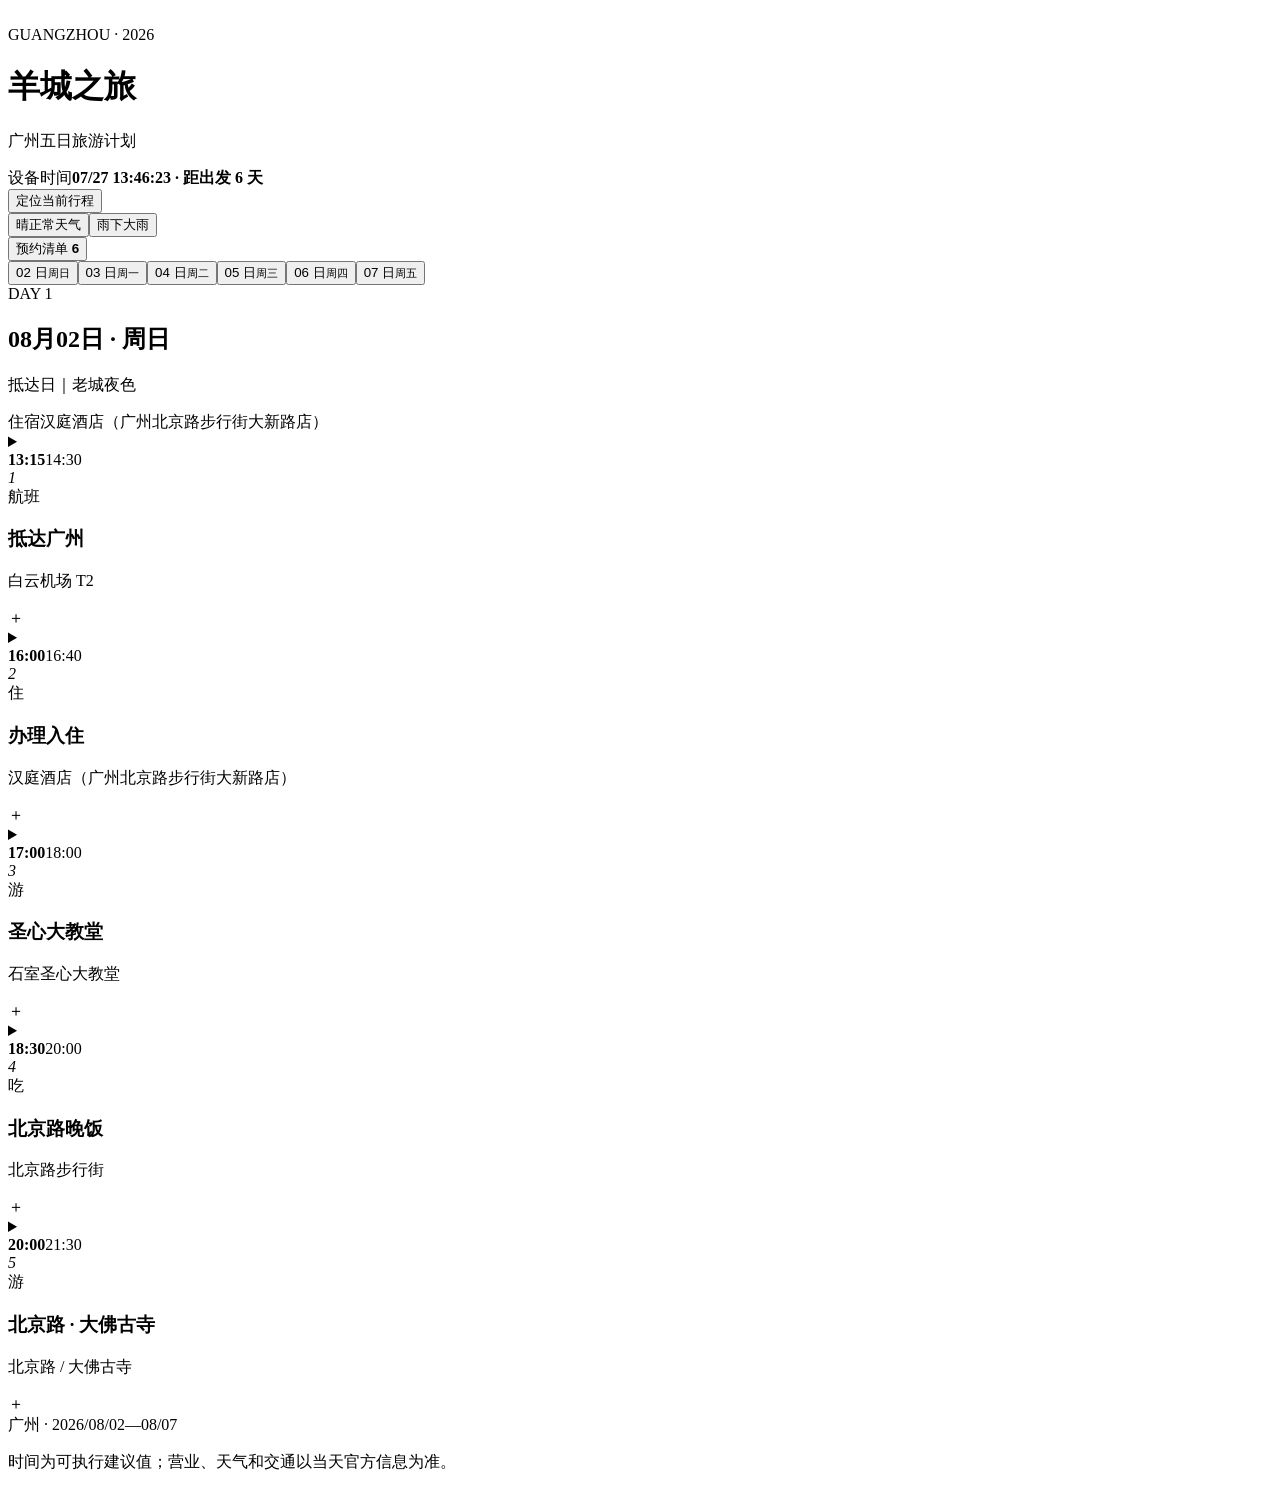
==== docs/index.html @ 3898fd8b "Publish Guangzhou interactive travel guide" ====
<!DOCTYPE html><html lang="zh-CN"><head><meta charSet="utf-8"/><meta name="viewport" content="width=device-width, initial-scale=1"/><link rel="preload" as="image" href="/guangzhou-trip-2026/rain-window-v1.png"/><link rel="preload" as="image" href="/guangzhou-trip-2026/rain-window-loop-v1.gif"/><link rel="stylesheet" href="/guangzhou-trip-2026/assets/index-BauRkM0e.css" data-rsc-css-href="/guangzhou-trip-2026/assets/index-BauRkM0e.css" data-precedence="vite-rsc/importer-resources"/><link rel="preload" href="/guangzhou-trip-2026/styles.css" as="style"/><link rel="modulepreload" href="/guangzhou-trip-2026/assets/layout-segment-context-Bdx6hKzS.js" crossorigin=""/><link rel="modulepreload" href="/guangzhou-trip-2026/assets/rolldown-runtime-S-ySWqyJ.js" crossorigin=""/><link rel="modulepreload" href="/guangzhou-trip-2026/assets/index-DE9-EQdI.js" crossorigin=""/><link rel="modulepreload" href="/guangzhou-trip-2026/assets/framework-DjPHiq1u.js" crossorigin=""/><link rel="modulepreload" href="/guangzhou-trip-2026/assets/page-B0mrvpwe.js" crossorigin=""/><title>羊城之旅｜广州五日旅游计划</title><meta name="description" content="正常天气与大雨天气双方案的广州五日手机互动旅游计划"/><meta property="og:title" content="羊城之旅｜广州五日旅游计划"/><meta property="og:description" content="正常天气与大雨天气双方案的广州五日手机互动旅游计划"/><meta property="og:type" content="website"/><meta property="og:image" content="https://odumbledorearmyo.github.io/guangzhou-trip-2026/og.png"/><meta property="og:image:width" content="1200"/><meta property="og:image:height" content="630"/><meta property="og:image:alt" content="羊城之旅｜广州五日旅游计划"/><meta name="twitter:card" content="summary_large_image"/><meta name="twitter:title" content="羊城之旅｜广州五日旅游计划"/><meta name="twitter:description" content="正常天气与大雨天气双方案的广州五日手机互动旅游计划"/><meta name="twitter:image" content="https://odumbledorearmyo.github.io/guangzhou-trip-2026/og.png"/><link rel="stylesheet" href="/guangzhou-trip-2026/styles.css"/><script>self.__VINEXT_RSC_PARAMS__={}</script><script>self.__VINEXT_RSC_NAV__={"pathname":"/","searchParams":[]}</script><link rel="modulepreload" href="/guangzhou-trip-2026/assets/index-DE9-EQdI.js" />
</head><body><main class="weather-page weather-sun"><div class="weather-scene" aria-hidden="true"><div class="sun-orb"></div><div class="sun-haze sun-haze-one"></div><div class="sun-haze sun-haze-two"></div><img class="rain-still" src="/guangzhou-trip-2026/rain-window-v1.png" alt=""/><img class="rain-animation" src="/guangzhou-trip-2026/rain-window-loop-v1.gif" alt=""/><div class="rain-mist"></div><div class="rain-layer rain-far"></div><div class="rain-layer rain-mid"></div><div class="rain-layer rain-near"></div><div class="rain-layer rain-fast"></div><div class="rain-layer rain-streaks"></div><div class="rain-layer rain-static"></div></div><div class="weather-content"><header class="hero"><div class="hero-glow"></div><div class="eyebrow"><span class="live-dot"></span> GUANGZHOU · 2026</div><h1>羊城之旅</h1><p class="hero-copy">广州五日旅游计划</p><div class="status-card"><div><span class="muted">设备时间</span><strong>07/27 13:46:23 · 距出发 6 天</strong></div><button type="button">定位当前行程</button><div class="progress-track" aria-label="总行程进度 0%"><span style="width:0%"></span></div></div></header><div class="mode-wrap"><nav class="mode-switch" aria-label="天气方案切换"><button class="active" aria-pressed="true"><span>晴</span>正常天气</button><button class="" aria-pressed="false"><span>雨</span>下大雨</button></nav><button class="booking-button" aria-expanded="false">预约清单 <b>6</b></button></div><nav class="day-tabs" aria-label="选择日期"><button class="active"><span>02<!-- --> 日</span><small>周日</small></button><button class=""><span>03<!-- --> 日</span><small>周一</small></button><button class=""><span>04<!-- --> 日</span><small>周二</small></button><button class=""><span>05<!-- --> 日</span><small>周三</small></button><button class=""><span>06<!-- --> 日</span><small>周四</small></button><button class=""><span>07<!-- --> 日</span><small>周五</small></button></nav><section class="itinerary" aria-live="polite"><div><div class="day-heading"><div><span class="section-kicker">DAY <!-- -->1</span><h2>08月02<!-- -->日 · <!-- -->周日</h2><p>抵达日｜老城夜色</p></div></div><div class="hotel-line"><span>住宿</span>汉庭酒店（广州北京路步行街大新路店）</div><div class="timeline"><details class="stop upcoming"><summary><div class="time"><strong>13:15</strong><span>14:30</span></div><div class="rail"><i>1</i></div><div class="stop-main"><div class="stop-topline"><span class="kind flight">航班</span></div><h3>抵达广州</h3><p>白云机场 T2</p></div><span class="chevron">＋</span></summary><div class="stop-detail"><p>取行李后乘地铁或网约车前往酒店；预留约 90 分钟进城。</p><a href="baidumap://map/geocoder?address=%E7%99%BD%E4%BA%91%E6%9C%BA%E5%9C%BA%20T2&amp;src=webapp.guangzhou-guide">在百度地图 App 打开 ↗</a></div></details><details class="stop upcoming"><summary><div class="time"><strong>16:00</strong><span>16:40</span></div><div class="rail"><i>2</i></div><div class="stop-main"><div class="stop-topline"><span class="kind hotel">住</span></div><h3>办理入住</h3><p>汉庭酒店（广州北京路步行街大新路店）</p></div><span class="chevron">＋</span></summary><div class="stop-detail"><p>放行李、补水，轻装出发。</p><a href="baidumap://map/geocoder?address=%E6%B1%89%E5%BA%AD%E9%85%92%E5%BA%97%EF%BC%88%E5%B9%BF%E5%B7%9E%E5%8C%97%E4%BA%AC%E8%B7%AF%E6%AD%A5%E8%A1%8C%E8%A1%97%E5%A4%A7%E6%96%B0%E8%B7%AF%E5%BA%97%EF%BC%89&amp;src=webapp.guangzhou-guide">在百度地图 App 打开 ↗</a></div></details><details class="stop upcoming"><summary><div class="time"><strong>17:00</strong><span>18:00</span></div><div class="rail"><i>3</i></div><div class="stop-main"><div class="stop-topline"><span class="kind visit">游</span></div><h3>圣心大教堂</h3><p>石室圣心大教堂</p></div><span class="chevron">＋</span></summary><div class="stop-detail"><p>看双尖塔与石砌立面；如现场暂停开放，则只看外观后提前去北京路。</p><a href="baidumap://map/geocoder?address=%E7%9F%B3%E5%AE%A4%E5%9C%A3%E5%BF%83%E5%A4%A7%E6%95%99%E5%A0%82&amp;src=webapp.guangzhou-guide">在百度地图 App 打开 ↗</a></div></details><details class="stop upcoming"><summary><div class="time"><strong>18:30</strong><span>20:00</span></div><div class="rail"><i>4</i></div><div class="stop-main"><div class="stop-topline"><span class="kind food">吃</span></div><h3>北京路晚饭</h3><p>北京路步行街</p></div><span class="chevron">＋</span></summary><div class="stop-detail"><p>第一顿以粤菜为主，三人共享更容易多尝几样。</p><div class="chips"><span>备选</span><em>大鸽饭</em><em>九大簋</em></div><a href="baidumap://map/geocoder?address=%E5%8C%97%E4%BA%AC%E8%B7%AF%E6%AD%A5%E8%A1%8C%E8%A1%97&amp;src=webapp.guangzhou-guide">在百度地图 App 打开 ↗</a></div></details><details class="stop upcoming"><summary><div class="time"><strong>20:00</strong><span>21:30</span></div><div class="rail"><i>5</i></div><div class="stop-main"><div class="stop-topline"><span class="kind visit">游</span></div><h3>北京路 · 大佛古寺</h3><p>北京路 / 大佛古寺</p></div><span class="chevron">＋</span></summary><div class="stop-detail"><p>饭后看千年古道遗址与大佛古寺夜景，不赶场。</p><a href="baidumap://map/geocoder?address=%E5%8C%97%E4%BA%AC%E8%B7%AF%20%2F%20%E5%A4%A7%E4%BD%9B%E5%8F%A4%E5%AF%BA&amp;src=webapp.guangzhou-guide">在百度地图 App 打开 ↗</a></div></details></div></div></section><footer><span>广州 · 2026/08/02—08/07</span><p>时间为可执行建议值；营业、天气和交通以当天官方信息为准。</p></footer></div></main><script id="_R_">import("/guangzhou-trip-2026/assets/index-DE9-EQdI.js")</script></body></html><script>self.__VINEXT_RSC_CHUNKS__=self.__VINEXT_RSC_CHUNKS__||[];self.__VINEXT_RSC_CHUNKS__.push("2:I[\"79ef9a017562\",[],\"Children\",1]\n3:I[\"d7d8178d8913\",[],\"LayoutSegmentProvider\",1]\n4:I[\"79ef9a017562\",[],\"Slot\",1]\n5:I[\"97e23c8fc95f\",[],\"RedirectBoundary\",1]\n:HL[\"/guangzhou-trip-2026/assets/index-BauRkM0e.css\",\"style\"]\n:HL[\"/guangzhou-trip-2026/styles.css\",\"style\"]\n")</script><script>self.__VINEXT_RSC_CHUNKS__=self.__VINEXT_RSC_CHUNKS__||[];self.__VINEXT_RSC_CHUNKS__.push("0:{\"__route\":\"route:/\",\"__interceptionContext\":null,\"__layoutIds\":[\"layout:/\"],\"__rootLayout\":\"/\",\"page:/\":\"$L1\",\"layout:/\":[[[[\"$\",\"link\",\"css:/assets/index-BauRkM0e.css\",{\"rel\":\"stylesheet\",\"precedence\":\"vite-rsc/importer-resources\",\"href\":\"/guangzhou-trip-2026/assets/index-BauRkM0e.css\",\"data-rsc-css-href\":\"/guangzhou-trip-2026/assets/index-BauRkM0e.css\"}],\"$undefined\"],[\"$\",\"html\",null,{\"lang\":\"zh-CN\",\"children\":[[\"$\",\"head\",null,{\"children\":[\"$\",\"link\",null,{\"rel\":\"stylesheet\",\"href\":\"/guangzhou-trip-2026/styles.css\"}]}],[\"$\",\"body\",null,{\"children\":[\"$\",\"$L2\",null,{}]}]]}]],null],\"route:/\":[[[\"$\",\"meta\",null,{\"charSet\":\"utf-8\"}],[[\"$\",\"title\",\"0\",{\"children\":\"羊城之旅｜广州五日旅游计划\"}],[\"$\",\"meta\",\"1\",{\"name\":\"description\",\"content\":\"正常天气与大雨天气双方案的广州五日手机互动旅游计划\"}],[\"$\",\"meta\",\"2\",{\"property\":\"og:title\",\"content\":\"羊城之旅｜广州五日旅游计划\"}],[\"$\",\"meta\",\"3\",{\"property\":\"og:description\",\"content\":\"正常天气与大雨天气双方案的广州五日手机互动旅游计划\"}],[\"$\",\"meta\",\"4\",{\"property\":\"og:type\",\"content\":\"website\"}],[\"$\",\"meta\",\"5\",{\"property\":\"og:image\",\"content\":\"https://odumbledorearmyo.github.io/guangzhou-trip-2026/og.png\"}],[\"$\",\"meta\",\"6\",{\"property\":\"og:image:width\",\"content\":\"1200\"}],[\"$\",\"meta\",\"7\",{\"property\":\"og:image:height\",\"content\":\"630\"}],[\"$\",\"meta\",\"8\",{\"property\":\"og:image:alt\",\"content\":\"羊城之旅｜广州五日旅游计划\"}],[\"$\",\"meta\",\"9\",{\"name\":\"twitter:card\",\"content\":\"summary_large_image\"}],[\"$\",\"meta\",\"10\",{\"name\":\"twitter:title\",\"content\":\"羊城之旅｜广州五日旅游计划\"}],[\"$\",\"meta\",\"11\",{\"name\":\"twitter:description\",\"content\":\"正常天气与大雨天气双方案的广州五日手机互动旅游计划\"}],[\"$\",\"meta\",\"12\",{\"name\":\"twitter:image\",\"content\":\"https://odumbledorearmyo.github.io/guangzhou-trip-2026/og.png\"}]],[[\"$\",\"meta\",\"0\",{\"name\":\"viewport\",\"content\":\"width=device-width, initial-scale=1\"}]]],[\"$\",\"$L3\",null,{\"segmentMap\":{\"children\":[]},\"children\":[\"$\",\"$L4\",null,{\"id\":\"layout:/\",\"parallelSlots\":\"$undefined\",\"children\":[\"$\",\"$L5\",null,{\"children\":[\"$\",\"$L3\",null,{\"segmentMap\":{\"children\":[]},\"children\":[\"$\",\"$L4\",null,{\"id\":\"page:/\"}]}]}]}]}]],\"__layoutFlags\":{\"layout:/\":\"s\"},\"__artifactCompatibility\":{\"schemaVersion\":1,\"graphVersion\":\"app-route-graph:4uhn5s1wvoptc\",\"deploymentVersion\":\"3e31c460-626e-44f5-bce7-aedd68e1ba89\",\"appElementsSchemaVersion\":1,\"rscPayloadSchemaVersion\":1,\"rootBoundaryId\":\"/\",\"renderEpoch\":null}}\n")</script><script>self.__VINEXT_RSC_CHUNKS__=self.__VINEXT_RSC_CHUNKS__||[];self.__VINEXT_RSC_CHUNKS__.push("6:I[\"6efdf509a785\",[],\"default\",1]\n1:[\"$\",\"$L6\",null,{\"params\":\"$@7\",\"searchParams\":\"$@8\"}]\n")</script><script>self.__VINEXT_RSC_CHUNKS__=self.__VINEXT_RSC_CHUNKS__||[];self.__VINEXT_RSC_CHUNKS__.push("7:{}\n8:{}\n")</script><script>self.__VINEXT_RSC_DONE__=true</script>
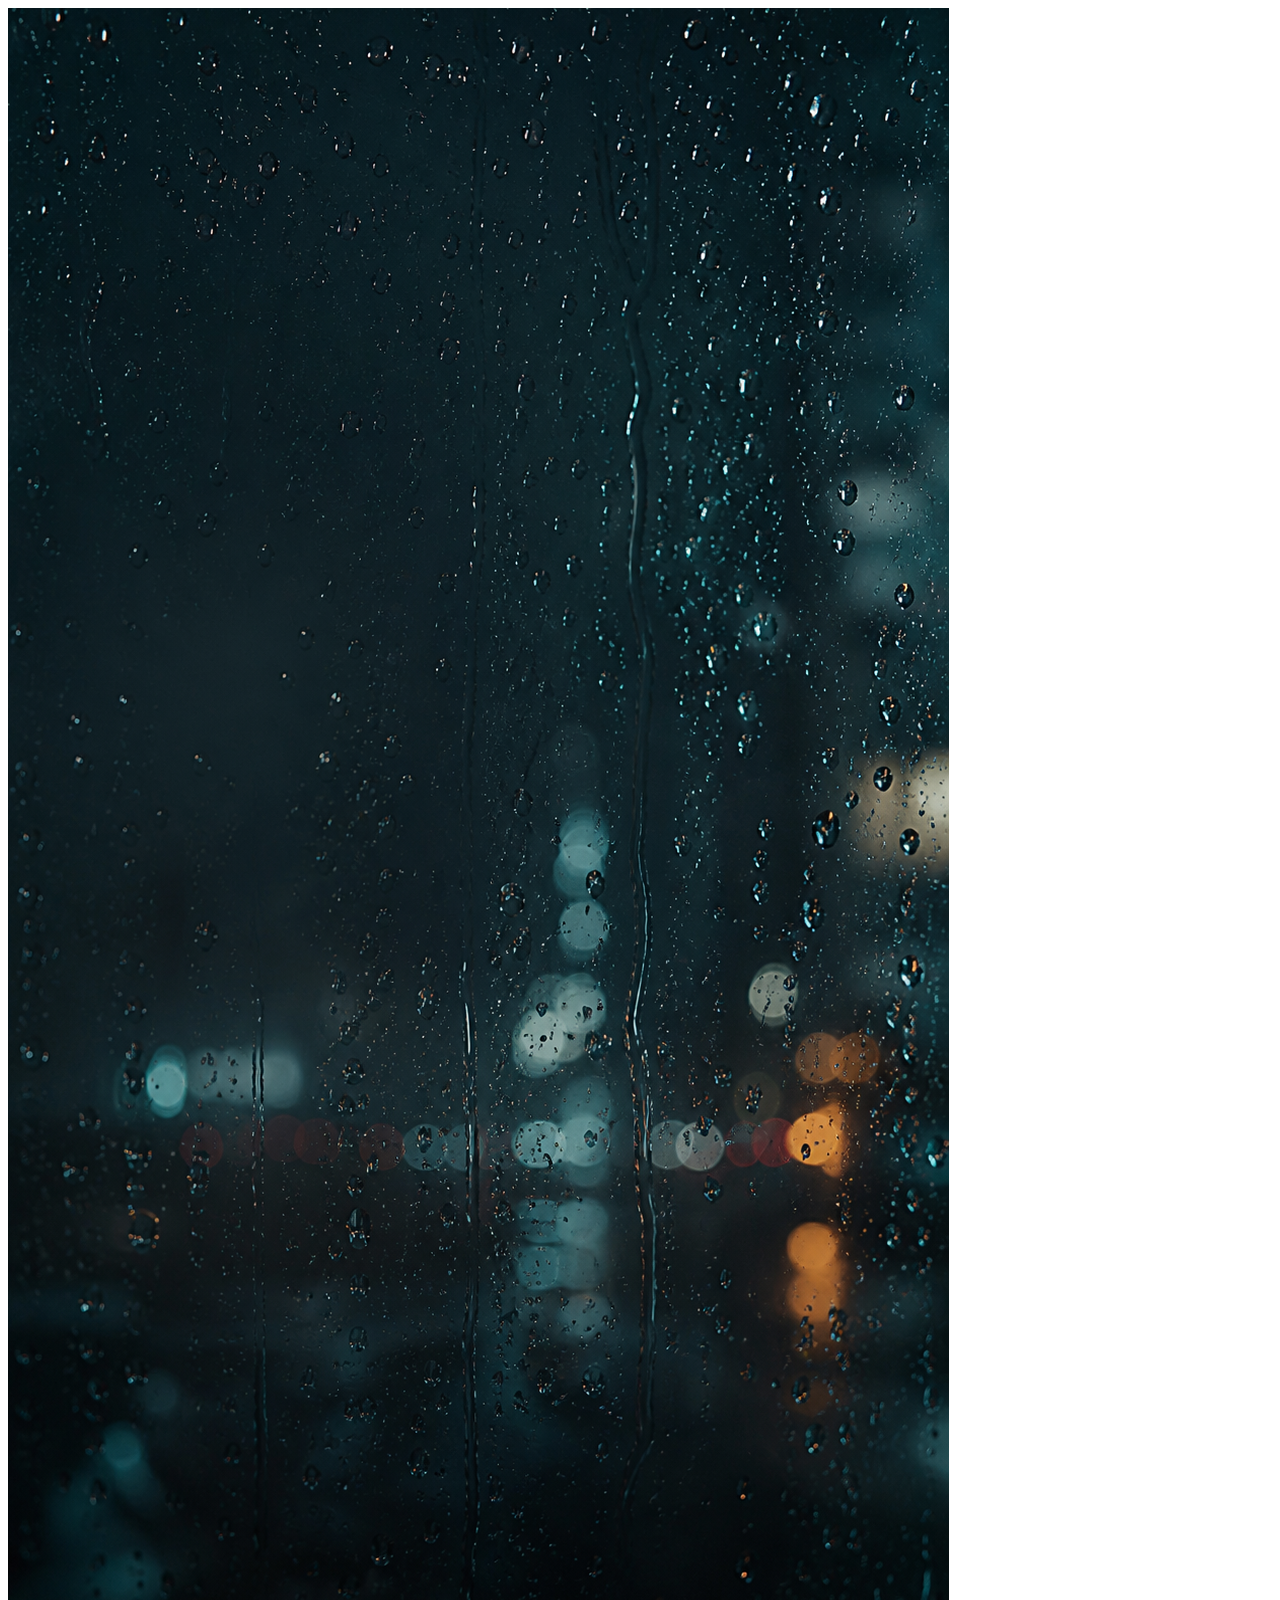
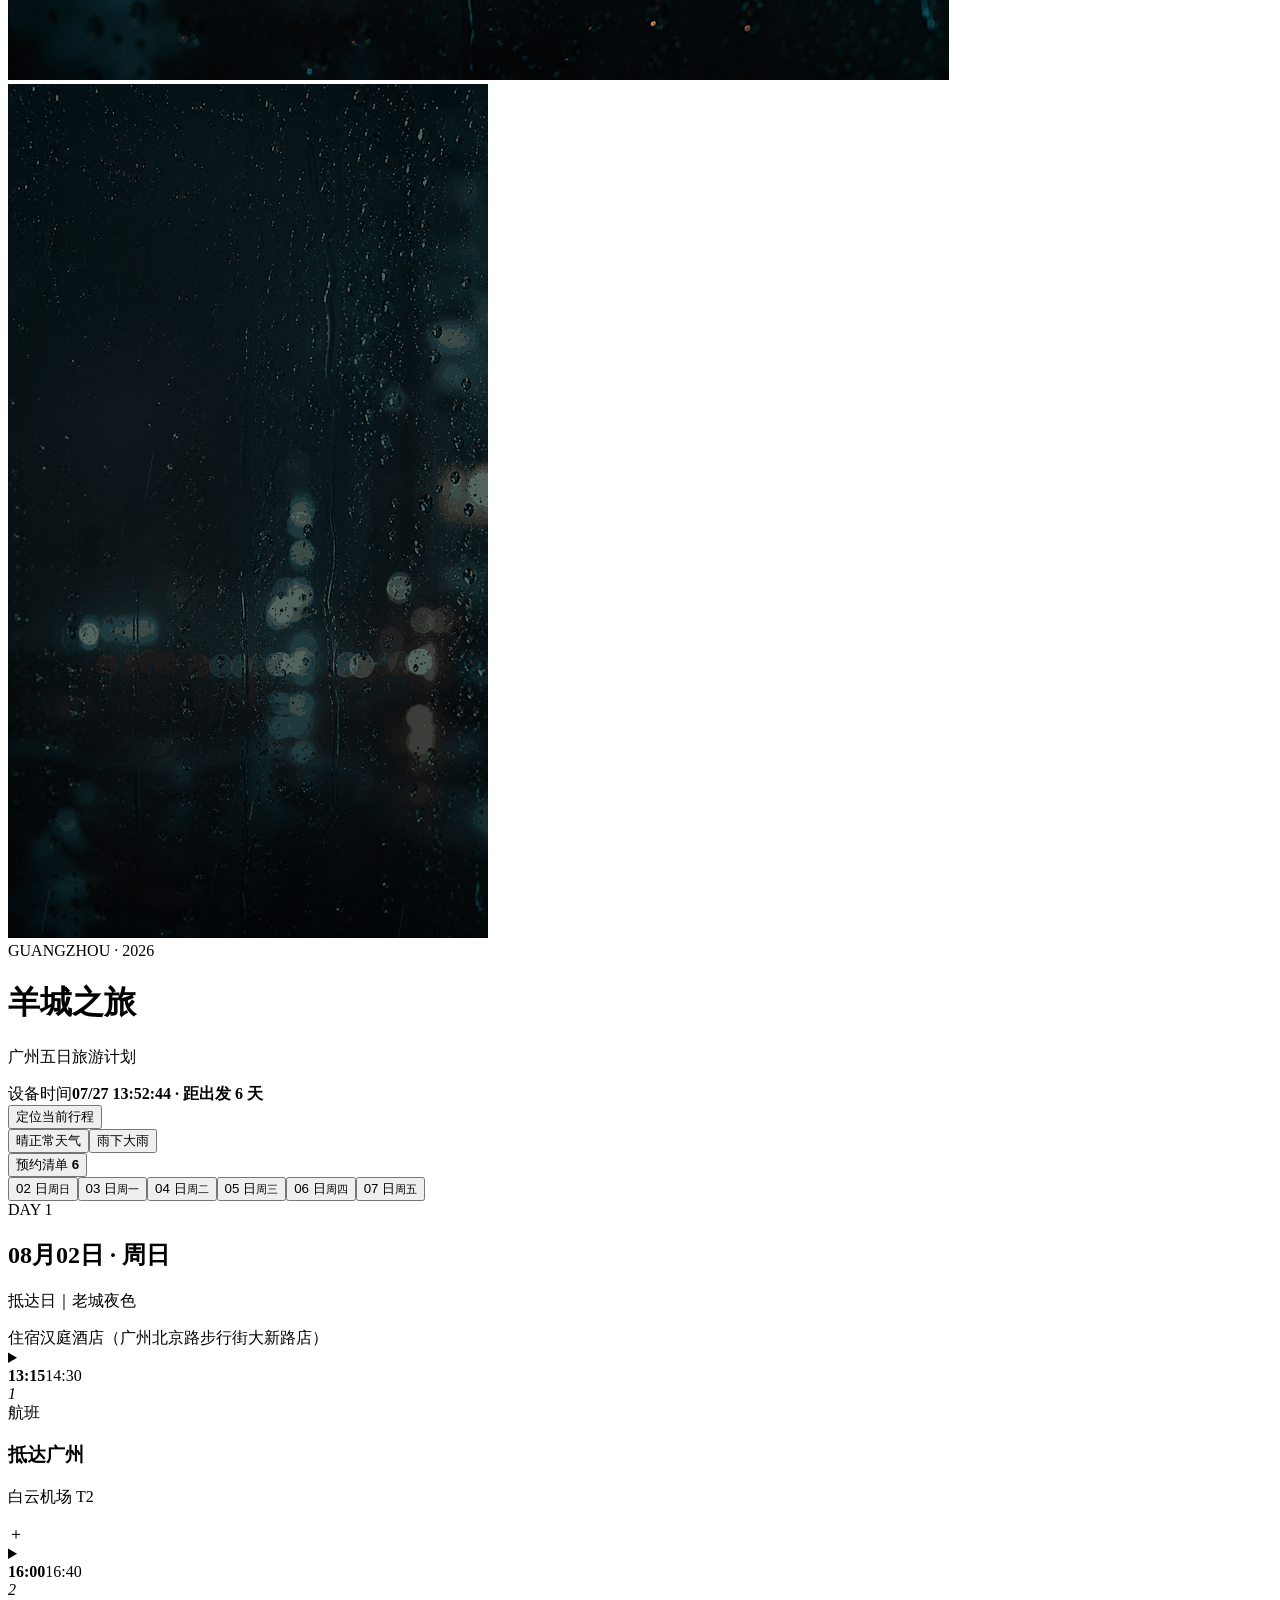
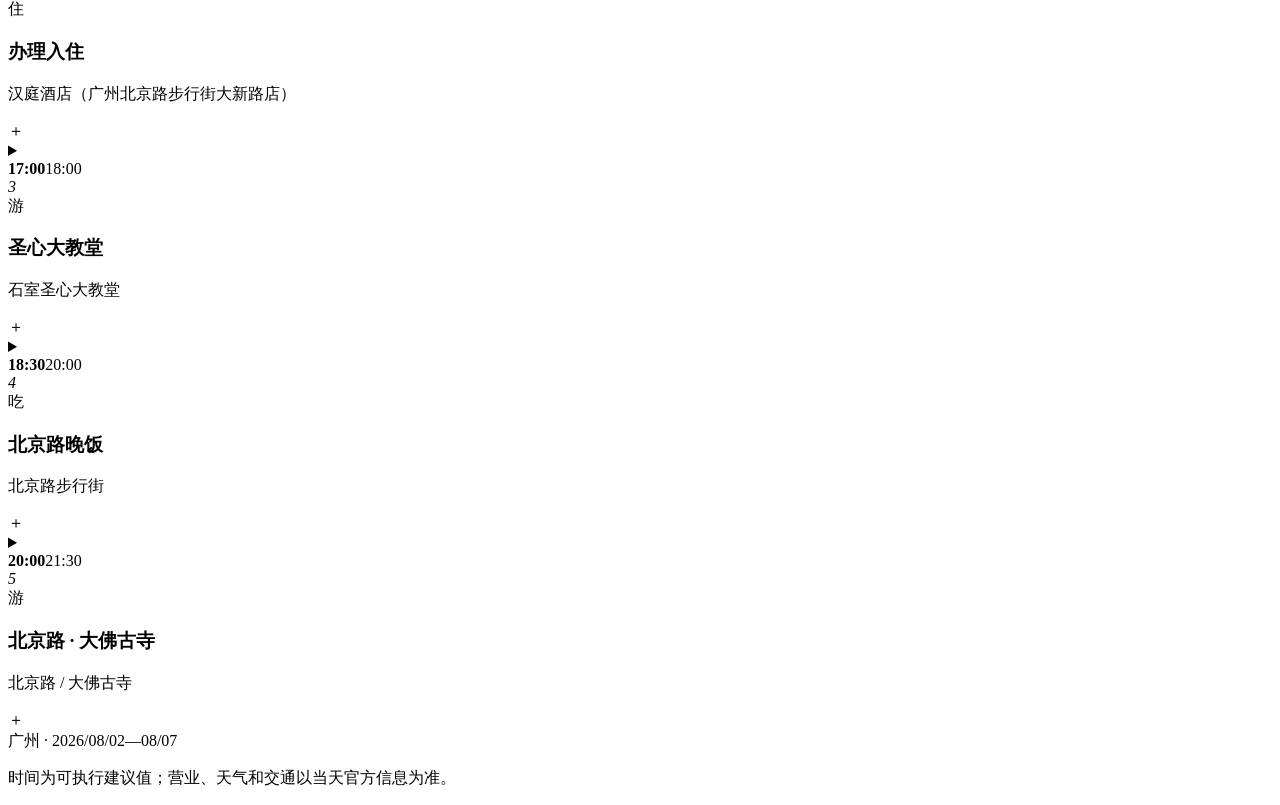
==== commit 764daddf: "Publish Guangzhou interactive travel guide" ====
--- a/docs/index.html
+++ b/docs/index.html
@@ -1,2 +1,2 @@
-<!DOCTYPE html><html lang="zh-CN"><head><meta charSet="utf-8"/><meta name="viewport" content="width=device-width, initial-scale=1"/><link rel="preload" as="image" href="/guangzhou-trip-2026/rain-window-v1.png"/><link rel="preload" as="image" href="/guangzhou-trip-2026/rain-window-loop-v1.gif"/><link rel="stylesheet" href="/guangzhou-trip-2026/assets/index-BauRkM0e.css" data-rsc-css-href="/guangzhou-trip-2026/assets/index-BauRkM0e.css" data-precedence="vite-rsc/importer-resources"/><link rel="preload" href="/guangzhou-trip-2026/styles.css" as="style"/><link rel="modulepreload" href="/guangzhou-trip-2026/assets/layout-segment-context-Bdx6hKzS.js" crossorigin=""/><link rel="modulepreload" href="/guangzhou-trip-2026/assets/rolldown-runtime-S-ySWqyJ.js" crossorigin=""/><link rel="modulepreload" href="/guangzhou-trip-2026/assets/index-DE9-EQdI.js" crossorigin=""/><link rel="modulepreload" href="/guangzhou-trip-2026/assets/framework-DjPHiq1u.js" crossorigin=""/><link rel="modulepreload" href="/guangzhou-trip-2026/assets/page-B0mrvpwe.js" crossorigin=""/><title>羊城之旅｜广州五日旅游计划</title><meta name="description" content="正常天气与大雨天气双方案的广州五日手机互动旅游计划"/><meta property="og:title" content="羊城之旅｜广州五日旅游计划"/><meta property="og:description" content="正常天气与大雨天气双方案的广州五日手机互动旅游计划"/><meta property="og:type" content="website"/><meta property="og:image" content="https://odumbledorearmyo.github.io/guangzhou-trip-2026/og.png"/><meta property="og:image:width" content="1200"/><meta property="og:image:height" content="630"/><meta property="og:image:alt" content="羊城之旅｜广州五日旅游计划"/><meta name="twitter:card" content="summary_large_image"/><meta name="twitter:title" content="羊城之旅｜广州五日旅游计划"/><meta name="twitter:description" content="正常天气与大雨天气双方案的广州五日手机互动旅游计划"/><meta name="twitter:image" content="https://odumbledorearmyo.github.io/guangzhou-trip-2026/og.png"/><link rel="stylesheet" href="/guangzhou-trip-2026/styles.css"/><script>self.__VINEXT_RSC_PARAMS__={}</script><script>self.__VINEXT_RSC_NAV__={"pathname":"/","searchParams":[]}</script><link rel="modulepreload" href="/guangzhou-trip-2026/assets/index-DE9-EQdI.js" />
-</head><body><main class="weather-page weather-sun"><div class="weather-scene" aria-hidden="true"><div class="sun-orb"></div><div class="sun-haze sun-haze-one"></div><div class="sun-haze sun-haze-two"></div><img class="rain-still" src="/guangzhou-trip-2026/rain-window-v1.png" alt=""/><img class="rain-animation" src="/guangzhou-trip-2026/rain-window-loop-v1.gif" alt=""/><div class="rain-mist"></div><div class="rain-layer rain-far"></div><div class="rain-layer rain-mid"></div><div class="rain-layer rain-near"></div><div class="rain-layer rain-fast"></div><div class="rain-layer rain-streaks"></div><div class="rain-layer rain-static"></div></div><div class="weather-content"><header class="hero"><div class="hero-glow"></div><div class="eyebrow"><span class="live-dot"></span> GUANGZHOU · 2026</div><h1>羊城之旅</h1><p class="hero-copy">广州五日旅游计划</p><div class="status-card"><div><span class="muted">设备时间</span><strong>07/27 13:46:23 · 距出发 6 天</strong></div><button type="button">定位当前行程</button><div class="progress-track" aria-label="总行程进度 0%"><span style="width:0%"></span></div></div></header><div class="mode-wrap"><nav class="mode-switch" aria-label="天气方案切换"><button class="active" aria-pressed="true"><span>晴</span>正常天气</button><button class="" aria-pressed="false"><span>雨</span>下大雨</button></nav><button class="booking-button" aria-expanded="false">预约清单 <b>6</b></button></div><nav class="day-tabs" aria-label="选择日期"><button class="active"><span>02<!-- --> 日</span><small>周日</small></button><button class=""><span>03<!-- --> 日</span><small>周一</small></button><button class=""><span>04<!-- --> 日</span><small>周二</small></button><button class=""><span>05<!-- --> 日</span><small>周三</small></button><button class=""><span>06<!-- --> 日</span><small>周四</small></button><button class=""><span>07<!-- --> 日</span><small>周五</small></button></nav><section class="itinerary" aria-live="polite"><div><div class="day-heading"><div><span class="section-kicker">DAY <!-- -->1</span><h2>08月02<!-- -->日 · <!-- -->周日</h2><p>抵达日｜老城夜色</p></div></div><div class="hotel-line"><span>住宿</span>汉庭酒店（广州北京路步行街大新路店）</div><div class="timeline"><details class="stop upcoming"><summary><div class="time"><strong>13:15</strong><span>14:30</span></div><div class="rail"><i>1</i></div><div class="stop-main"><div class="stop-topline"><span class="kind flight">航班</span></div><h3>抵达广州</h3><p>白云机场 T2</p></div><span class="chevron">＋</span></summary><div class="stop-detail"><p>取行李后乘地铁或网约车前往酒店；预留约 90 分钟进城。</p><a href="baidumap://map/geocoder?address=%E7%99%BD%E4%BA%91%E6%9C%BA%E5%9C%BA%20T2&amp;src=webapp.guangzhou-guide">在百度地图 App 打开 ↗</a></div></details><details class="stop upcoming"><summary><div class="time"><strong>16:00</strong><span>16:40</span></div><div class="rail"><i>2</i></div><div class="stop-main"><div class="stop-topline"><span class="kind hotel">住</span></div><h3>办理入住</h3><p>汉庭酒店（广州北京路步行街大新路店）</p></div><span class="chevron">＋</span></summary><div class="stop-detail"><p>放行李、补水，轻装出发。</p><a href="baidumap://map/geocoder?address=%E6%B1%89%E5%BA%AD%E9%85%92%E5%BA%97%EF%BC%88%E5%B9%BF%E5%B7%9E%E5%8C%97%E4%BA%AC%E8%B7%AF%E6%AD%A5%E8%A1%8C%E8%A1%97%E5%A4%A7%E6%96%B0%E8%B7%AF%E5%BA%97%EF%BC%89&amp;src=webapp.guangzhou-guide">在百度地图 App 打开 ↗</a></div></details><details class="stop upcoming"><summary><div class="time"><strong>17:00</strong><span>18:00</span></div><div class="rail"><i>3</i></div><div class="stop-main"><div class="stop-topline"><span class="kind visit">游</span></div><h3>圣心大教堂</h3><p>石室圣心大教堂</p></div><span class="chevron">＋</span></summary><div class="stop-detail"><p>看双尖塔与石砌立面；如现场暂停开放，则只看外观后提前去北京路。</p><a href="baidumap://map/geocoder?address=%E7%9F%B3%E5%AE%A4%E5%9C%A3%E5%BF%83%E5%A4%A7%E6%95%99%E5%A0%82&amp;src=webapp.guangzhou-guide">在百度地图 App 打开 ↗</a></div></details><details class="stop upcoming"><summary><div class="time"><strong>18:30</strong><span>20:00</span></div><div class="rail"><i>4</i></div><div class="stop-main"><div class="stop-topline"><span class="kind food">吃</span></div><h3>北京路晚饭</h3><p>北京路步行街</p></div><span class="chevron">＋</span></summary><div class="stop-detail"><p>第一顿以粤菜为主，三人共享更容易多尝几样。</p><div class="chips"><span>备选</span><em>大鸽饭</em><em>九大簋</em></div><a href="baidumap://map/geocoder?address=%E5%8C%97%E4%BA%AC%E8%B7%AF%E6%AD%A5%E8%A1%8C%E8%A1%97&amp;src=webapp.guangzhou-guide">在百度地图 App 打开 ↗</a></div></details><details class="stop upcoming"><summary><div class="time"><strong>20:00</strong><span>21:30</span></div><div class="rail"><i>5</i></div><div class="stop-main"><div class="stop-topline"><span class="kind visit">游</span></div><h3>北京路 · 大佛古寺</h3><p>北京路 / 大佛古寺</p></div><span class="chevron">＋</span></summary><div class="stop-detail"><p>饭后看千年古道遗址与大佛古寺夜景，不赶场。</p><a href="baidumap://map/geocoder?address=%E5%8C%97%E4%BA%AC%E8%B7%AF%20%2F%20%E5%A4%A7%E4%BD%9B%E5%8F%A4%E5%AF%BA&amp;src=webapp.guangzhou-guide">在百度地图 App 打开 ↗</a></div></details></div></div></section><footer><span>广州 · 2026/08/02—08/07</span><p>时间为可执行建议值；营业、天气和交通以当天官方信息为准。</p></footer></div></main><script id="_R_">import("/guangzhou-trip-2026/assets/index-DE9-EQdI.js")</script></body></html><script>self.__VINEXT_RSC_CHUNKS__=self.__VINEXT_RSC_CHUNKS__||[];self.__VINEXT_RSC_CHUNKS__.push("2:I[\"79ef9a017562\",[],\"Children\",1]\n3:I[\"d7d8178d8913\",[],\"LayoutSegmentProvider\",1]\n4:I[\"79ef9a017562\",[],\"Slot\",1]\n5:I[\"97e23c8fc95f\",[],\"RedirectBoundary\",1]\n:HL[\"/guangzhou-trip-2026/assets/index-BauRkM0e.css\",\"style\"]\n:HL[\"/guangzhou-trip-2026/styles.css\",\"style\"]\n")</script><script>self.__VINEXT_RSC_CHUNKS__=self.__VINEXT_RSC_CHUNKS__||[];self.__VINEXT_RSC_CHUNKS__.push("0:{\"__route\":\"route:/\",\"__interceptionContext\":null,\"__layoutIds\":[\"layout:/\"],\"__rootLayout\":\"/\",\"page:/\":\"$L1\",\"layout:/\":[[[[\"$\",\"link\",\"css:/assets/index-BauRkM0e.css\",{\"rel\":\"stylesheet\",\"precedence\":\"vite-rsc/importer-resources\",\"href\":\"/guangzhou-trip-2026/assets/index-BauRkM0e.css\",\"data-rsc-css-href\":\"/guangzhou-trip-2026/assets/index-BauRkM0e.css\"}],\"$undefined\"],[\"$\",\"html\",null,{\"lang\":\"zh-CN\",\"children\":[[\"$\",\"head\",null,{\"children\":[\"$\",\"link\",null,{\"rel\":\"stylesheet\",\"href\":\"/guangzhou-trip-2026/styles.css\"}]}],[\"$\",\"body\",null,{\"children\":[\"$\",\"$L2\",null,{}]}]]}]],null],\"route:/\":[[[\"$\",\"meta\",null,{\"charSet\":\"utf-8\"}],[[\"$\",\"title\",\"0\",{\"children\":\"羊城之旅｜广州五日旅游计划\"}],[\"$\",\"meta\",\"1\",{\"name\":\"description\",\"content\":\"正常天气与大雨天气双方案的广州五日手机互动旅游计划\"}],[\"$\",\"meta\",\"2\",{\"property\":\"og:title\",\"content\":\"羊城之旅｜广州五日旅游计划\"}],[\"$\",\"meta\",\"3\",{\"property\":\"og:description\",\"content\":\"正常天气与大雨天气双方案的广州五日手机互动旅游计划\"}],[\"$\",\"meta\",\"4\",{\"property\":\"og:type\",\"content\":\"website\"}],[\"$\",\"meta\",\"5\",{\"property\":\"og:image\",\"content\":\"https://odumbledorearmyo.github.io/guangzhou-trip-2026/og.png\"}],[\"$\",\"meta\",\"6\",{\"property\":\"og:image:width\",\"content\":\"1200\"}],[\"$\",\"meta\",\"7\",{\"property\":\"og:image:height\",\"content\":\"630\"}],[\"$\",\"meta\",\"8\",{\"property\":\"og:image:alt\",\"content\":\"羊城之旅｜广州五日旅游计划\"}],[\"$\",\"meta\",\"9\",{\"name\":\"twitter:card\",\"content\":\"summary_large_image\"}],[\"$\",\"meta\",\"10\",{\"name\":\"twitter:title\",\"content\":\"羊城之旅｜广州五日旅游计划\"}],[\"$\",\"meta\",\"11\",{\"name\":\"twitter:description\",\"content\":\"正常天气与大雨天气双方案的广州五日手机互动旅游计划\"}],[\"$\",\"meta\",\"12\",{\"name\":\"twitter:image\",\"content\":\"https://odumbledorearmyo.github.io/guangzhou-trip-2026/og.png\"}]],[[\"$\",\"meta\",\"0\",{\"name\":\"viewport\",\"content\":\"width=device-width, initial-scale=1\"}]]],[\"$\",\"$L3\",null,{\"segmentMap\":{\"children\":[]},\"children\":[\"$\",\"$L4\",null,{\"id\":\"layout:/\",\"parallelSlots\":\"$undefined\",\"children\":[\"$\",\"$L5\",null,{\"children\":[\"$\",\"$L3\",null,{\"segmentMap\":{\"children\":[]},\"children\":[\"$\",\"$L4\",null,{\"id\":\"page:/\"}]}]}]}]}]],\"__layoutFlags\":{\"layout:/\":\"s\"},\"__artifactCompatibility\":{\"schemaVersion\":1,\"graphVersion\":\"app-route-graph:4uhn5s1wvoptc\",\"deploymentVersion\":\"3e31c460-626e-44f5-bce7-aedd68e1ba89\",\"appElementsSchemaVersion\":1,\"rscPayloadSchemaVersion\":1,\"rootBoundaryId\":\"/\",\"renderEpoch\":null}}\n")</script><script>self.__VINEXT_RSC_CHUNKS__=self.__VINEXT_RSC_CHUNKS__||[];self.__VINEXT_RSC_CHUNKS__.push("6:I[\"6efdf509a785\",[],\"default\",1]\n1:[\"$\",\"$L6\",null,{\"params\":\"$@7\",\"searchParams\":\"$@8\"}]\n")</script><script>self.__VINEXT_RSC_CHUNKS__=self.__VINEXT_RSC_CHUNKS__||[];self.__VINEXT_RSC_CHUNKS__.push("7:{}\n8:{}\n")</script><script>self.__VINEXT_RSC_DONE__=true</script>+<!DOCTYPE html><html lang="zh-CN"><head><meta charSet="utf-8"/><meta name="viewport" content="width=device-width, initial-scale=1"/><link rel="preload" as="image" href="./rain-window-v1.png"/><link rel="preload" as="image" href="./rain-window-loop-v1.gif"/><link rel="stylesheet" href="/guangzhou-trip-2026/assets/index-BauRkM0e.css" data-rsc-css-href="/guangzhou-trip-2026/assets/index-BauRkM0e.css" data-precedence="vite-rsc/importer-resources"/><link rel="preload" href="/guangzhou-trip-2026/styles.css" as="style"/><link rel="modulepreload" href="/guangzhou-trip-2026/assets/layout-segment-context-CZpFecQF.js" crossorigin=""/><link rel="modulepreload" href="/guangzhou-trip-2026/assets/rolldown-runtime-S-ySWqyJ.js" crossorigin=""/><link rel="modulepreload" href="/guangzhou-trip-2026/assets/index-CahQSyFe.js" crossorigin=""/><link rel="modulepreload" href="/guangzhou-trip-2026/assets/framework-DjPHiq1u.js" crossorigin=""/><link rel="modulepreload" href="/guangzhou-trip-2026/assets/page-rLevxvu_.js" crossorigin=""/><title>羊城之旅｜广州五日旅游计划</title><meta name="description" content="正常天气与大雨天气双方案的广州五日手机互动旅游计划"/><meta property="og:title" content="羊城之旅｜广州五日旅游计划"/><meta property="og:description" content="正常天气与大雨天气双方案的广州五日手机互动旅游计划"/><meta property="og:type" content="website"/><meta property="og:image" content="https://odumbledorearmyo.github.io/guangzhou-trip-2026/og.png"/><meta property="og:image:width" content="1200"/><meta property="og:image:height" content="630"/><meta property="og:image:alt" content="羊城之旅｜广州五日旅游计划"/><meta name="twitter:card" content="summary_large_image"/><meta name="twitter:title" content="羊城之旅｜广州五日旅游计划"/><meta name="twitter:description" content="正常天气与大雨天气双方案的广州五日手机互动旅游计划"/><meta name="twitter:image" content="https://odumbledorearmyo.github.io/guangzhou-trip-2026/og.png"/><link rel="stylesheet" href="/guangzhou-trip-2026/styles.css"/><script>self.__VINEXT_RSC_PARAMS__={}</script><script>self.__VINEXT_RSC_NAV__={"pathname":"/","searchParams":[]}</script><link rel="modulepreload" href="/guangzhou-trip-2026/assets/index-CahQSyFe.js" />
+</head><body><main class="weather-page weather-sun"><div class="weather-scene" aria-hidden="true"><div class="sun-orb"></div><div class="sun-haze sun-haze-one"></div><div class="sun-haze sun-haze-two"></div><img class="rain-still" src="./rain-window-v1.png" alt=""/><img class="rain-animation" src="./rain-window-loop-v1.gif" alt=""/><div class="rain-mist"></div><div class="rain-layer rain-far"></div><div class="rain-layer rain-mid"></div><div class="rain-layer rain-near"></div><div class="rain-layer rain-fast"></div><div class="rain-layer rain-streaks"></div><div class="rain-layer rain-static"></div></div><div class="weather-content"><header class="hero"><div class="hero-glow"></div><div class="eyebrow"><span class="live-dot"></span> GUANGZHOU · 2026</div><h1>羊城之旅</h1><p class="hero-copy">广州五日旅游计划</p><div class="status-card"><div><span class="muted">设备时间</span><strong>07/27 13:52:44 · 距出发 6 天</strong></div><button type="button">定位当前行程</button><div class="progress-track" aria-label="总行程进度 0%"><span style="width:0%"></span></div></div></header><div class="mode-wrap"><nav class="mode-switch" aria-label="天气方案切换"><button class="active" aria-pressed="true"><span>晴</span>正常天气</button><button class="" aria-pressed="false"><span>雨</span>下大雨</button></nav><button class="booking-button" aria-expanded="false">预约清单 <b>6</b></button></div><nav class="day-tabs" aria-label="选择日期"><button class="active"><span>02<!-- --> 日</span><small>周日</small></button><button class=""><span>03<!-- --> 日</span><small>周一</small></button><button class=""><span>04<!-- --> 日</span><small>周二</small></button><button class=""><span>05<!-- --> 日</span><small>周三</small></button><button class=""><span>06<!-- --> 日</span><small>周四</small></button><button class=""><span>07<!-- --> 日</span><small>周五</small></button></nav><section class="itinerary" aria-live="polite"><div><div class="day-heading"><div><span class="section-kicker">DAY <!-- -->1</span><h2>08月02<!-- -->日 · <!-- -->周日</h2><p>抵达日｜老城夜色</p></div></div><div class="hotel-line"><span>住宿</span>汉庭酒店（广州北京路步行街大新路店）</div><div class="timeline"><details class="stop upcoming"><summary><div class="time"><strong>13:15</strong><span>14:30</span></div><div class="rail"><i>1</i></div><div class="stop-main"><div class="stop-topline"><span class="kind flight">航班</span></div><h3>抵达广州</h3><p>白云机场 T2</p></div><span class="chevron">＋</span></summary><div class="stop-detail"><p>取行李后乘地铁或网约车前往酒店；预留约 90 分钟进城。</p><a href="baidumap://map/geocoder?address=%E7%99%BD%E4%BA%91%E6%9C%BA%E5%9C%BA%20T2&amp;src=webapp.guangzhou-guide">在百度地图 App 打开 ↗</a></div></details><details class="stop upcoming"><summary><div class="time"><strong>16:00</strong><span>16:40</span></div><div class="rail"><i>2</i></div><div class="stop-main"><div class="stop-topline"><span class="kind hotel">住</span></div><h3>办理入住</h3><p>汉庭酒店（广州北京路步行街大新路店）</p></div><span class="chevron">＋</span></summary><div class="stop-detail"><p>放行李、补水，轻装出发。</p><a href="baidumap://map/geocoder?address=%E6%B1%89%E5%BA%AD%E9%85%92%E5%BA%97%EF%BC%88%E5%B9%BF%E5%B7%9E%E5%8C%97%E4%BA%AC%E8%B7%AF%E6%AD%A5%E8%A1%8C%E8%A1%97%E5%A4%A7%E6%96%B0%E8%B7%AF%E5%BA%97%EF%BC%89&amp;src=webapp.guangzhou-guide">在百度地图 App 打开 ↗</a></div></details><details class="stop upcoming"><summary><div class="time"><strong>17:00</strong><span>18:00</span></div><div class="rail"><i>3</i></div><div class="stop-main"><div class="stop-topline"><span class="kind visit">游</span></div><h3>圣心大教堂</h3><p>石室圣心大教堂</p></div><span class="chevron">＋</span></summary><div class="stop-detail"><p>看双尖塔与石砌立面；如现场暂停开放，则只看外观后提前去北京路。</p><a href="baidumap://map/geocoder?address=%E7%9F%B3%E5%AE%A4%E5%9C%A3%E5%BF%83%E5%A4%A7%E6%95%99%E5%A0%82&amp;src=webapp.guangzhou-guide">在百度地图 App 打开 ↗</a></div></details><details class="stop upcoming"><summary><div class="time"><strong>18:30</strong><span>20:00</span></div><div class="rail"><i>4</i></div><div class="stop-main"><div class="stop-topline"><span class="kind food">吃</span></div><h3>北京路晚饭</h3><p>北京路步行街</p></div><span class="chevron">＋</span></summary><div class="stop-detail"><p>第一顿以粤菜为主，三人共享更容易多尝几样。</p><div class="chips"><span>备选</span><em>大鸽饭</em><em>九大簋</em></div><a href="baidumap://map/geocoder?address=%E5%8C%97%E4%BA%AC%E8%B7%AF%E6%AD%A5%E8%A1%8C%E8%A1%97&amp;src=webapp.guangzhou-guide">在百度地图 App 打开 ↗</a></div></details><details class="stop upcoming"><summary><div class="time"><strong>20:00</strong><span>21:30</span></div><div class="rail"><i>5</i></div><div class="stop-main"><div class="stop-topline"><span class="kind visit">游</span></div><h3>北京路 · 大佛古寺</h3><p>北京路 / 大佛古寺</p></div><span class="chevron">＋</span></summary><div class="stop-detail"><p>饭后看千年古道遗址与大佛古寺夜景，不赶场。</p><a href="baidumap://map/geocoder?address=%E5%8C%97%E4%BA%AC%E8%B7%AF%20%2F%20%E5%A4%A7%E4%BD%9B%E5%8F%A4%E5%AF%BA&amp;src=webapp.guangzhou-guide">在百度地图 App 打开 ↗</a></div></details></div></div></section><footer><span>广州 · 2026/08/02—08/07</span><p>时间为可执行建议值；营业、天气和交通以当天官方信息为准。</p></footer></div></main><script id="_R_">import("/guangzhou-trip-2026/assets/index-CahQSyFe.js")</script></body></html><script>self.__VINEXT_RSC_CHUNKS__=self.__VINEXT_RSC_CHUNKS__||[];self.__VINEXT_RSC_CHUNKS__.push("2:I[\"79ef9a017562\",[],\"Children\",1]\n3:I[\"d7d8178d8913\",[],\"LayoutSegmentProvider\",1]\n4:I[\"79ef9a017562\",[],\"Slot\",1]\n5:I[\"97e23c8fc95f\",[],\"RedirectBoundary\",1]\n:HL[\"/guangzhou-trip-2026/assets/index-BauRkM0e.css\",\"style\"]\n:HL[\"/guangzhou-trip-2026/styles.css\",\"style\"]\n")</script><script>self.__VINEXT_RSC_CHUNKS__=self.__VINEXT_RSC_CHUNKS__||[];self.__VINEXT_RSC_CHUNKS__.push("0:{\"__route\":\"route:/\",\"__interceptionContext\":null,\"__layoutIds\":[\"layout:/\"],\"__rootLayout\":\"/\",\"page:/\":\"$L1\",\"layout:/\":[[[[\"$\",\"link\",\"css:/assets/index-BauRkM0e.css\",{\"rel\":\"stylesheet\",\"precedence\":\"vite-rsc/importer-resources\",\"href\":\"/guangzhou-trip-2026/assets/index-BauRkM0e.css\",\"data-rsc-css-href\":\"/guangzhou-trip-2026/assets/index-BauRkM0e.css\"}],\"$undefined\"],[\"$\",\"html\",null,{\"lang\":\"zh-CN\",\"children\":[[\"$\",\"head\",null,{\"children\":[\"$\",\"link\",null,{\"rel\":\"stylesheet\",\"href\":\"/guangzhou-trip-2026/styles.css\"}]}],[\"$\",\"body\",null,{\"children\":[\"$\",\"$L2\",null,{}]}]]}]],null],\"route:/\":[[[\"$\",\"meta\",null,{\"charSet\":\"utf-8\"}],[[\"$\",\"title\",\"0\",{\"children\":\"羊城之旅｜广州五日旅游计划\"}],[\"$\",\"meta\",\"1\",{\"name\":\"description\",\"content\":\"正常天气与大雨天气双方案的广州五日手机互动旅游计划\"}],[\"$\",\"meta\",\"2\",{\"property\":\"og:title\",\"content\":\"羊城之旅｜广州五日旅游计划\"}],[\"$\",\"meta\",\"3\",{\"property\":\"og:description\",\"content\":\"正常天气与大雨天气双方案的广州五日手机互动旅游计划\"}],[\"$\",\"meta\",\"4\",{\"property\":\"og:type\",\"content\":\"website\"}],[\"$\",\"meta\",\"5\",{\"property\":\"og:image\",\"content\":\"https://odumbledorearmyo.github.io/guangzhou-trip-2026/og.png\"}],[\"$\",\"meta\",\"6\",{\"property\":\"og:image:width\",\"content\":\"1200\"}],[\"$\",\"meta\",\"7\",{\"property\":\"og:image:height\",\"content\":\"630\"}],[\"$\",\"meta\",\"8\",{\"property\":\"og:image:alt\",\"content\":\"羊城之旅｜广州五日旅游计划\"}],[\"$\",\"meta\",\"9\",{\"name\":\"twitter:card\",\"content\":\"summary_large_image\"}],[\"$\",\"meta\",\"10\",{\"name\":\"twitter:title\",\"content\":\"羊城之旅｜广州五日旅游计划\"}],[\"$\",\"meta\",\"11\",{\"name\":\"twitter:description\",\"content\":\"正常天气与大雨天气双方案的广州五日手机互动旅游计划\"}],[\"$\",\"meta\",\"12\",{\"name\":\"twitter:image\",\"content\":\"https://odumbledorearmyo.github.io/guangzhou-trip-2026/og.png\"}]],[[\"$\",\"meta\",\"0\",{\"name\":\"viewport\",\"content\":\"width=device-width, initial-scale=1\"}]]],[\"$\",\"$L3\",null,{\"segmentMap\":{\"children\":[]},\"children\":[\"$\",\"$L4\",null,{\"id\":\"layout:/\",\"parallelSlots\":\"$undefined\",\"children\":[\"$\",\"$L5\",null,{\"children\":[\"$\",\"$L3\",null,{\"segmentMap\":{\"children\":[]},\"children\":[\"$\",\"$L4\",null,{\"id\":\"page:/\"}]}]}]}]}]],\"__layoutFlags\":{\"layout:/\":\"s\"},\"__artifactCompatibility\":{\"schemaVersion\":1,\"graphVersion\":\"app-route-graph:4uhn5s1wvoptc\",\"deploymentVersion\":\"529717f2-32d4-455c-a899-7fc1026fd6f4\",\"appElementsSchemaVersion\":1,\"rscPayloadSchemaVersion\":1,\"rootBoundaryId\":\"/\",\"renderEpoch\":null}}\n")</script><script>self.__VINEXT_RSC_CHUNKS__=self.__VINEXT_RSC_CHUNKS__||[];self.__VINEXT_RSC_CHUNKS__.push("6:I[\"6efdf509a785\",[],\"default\",1]\n1:[\"$\",\"$L6\",null,{\"params\":\"$@7\",\"searchParams\":\"$@8\"}]\n")</script><script>self.__VINEXT_RSC_CHUNKS__=self.__VINEXT_RSC_CHUNKS__||[];self.__VINEXT_RSC_CHUNKS__.push("7:{}\n8:{}\n")</script><script>self.__VINEXT_RSC_DONE__=true</script>
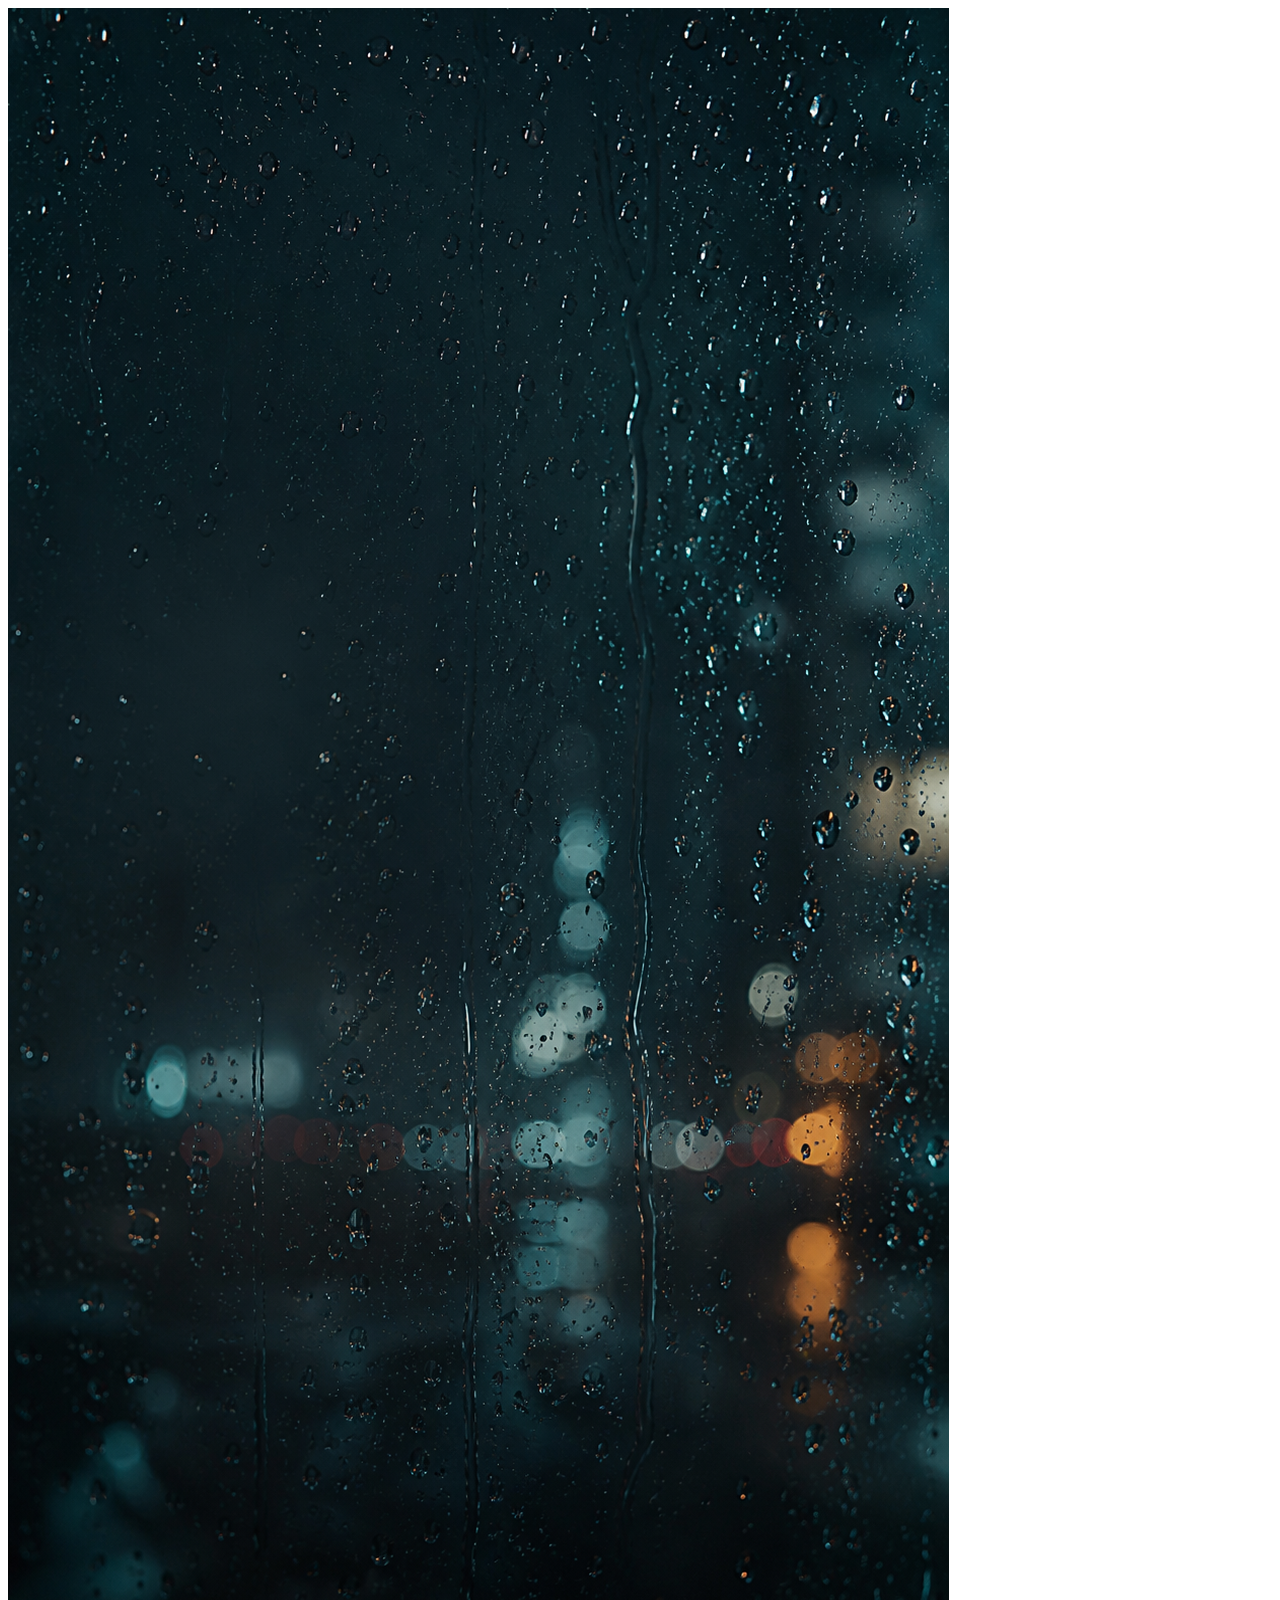
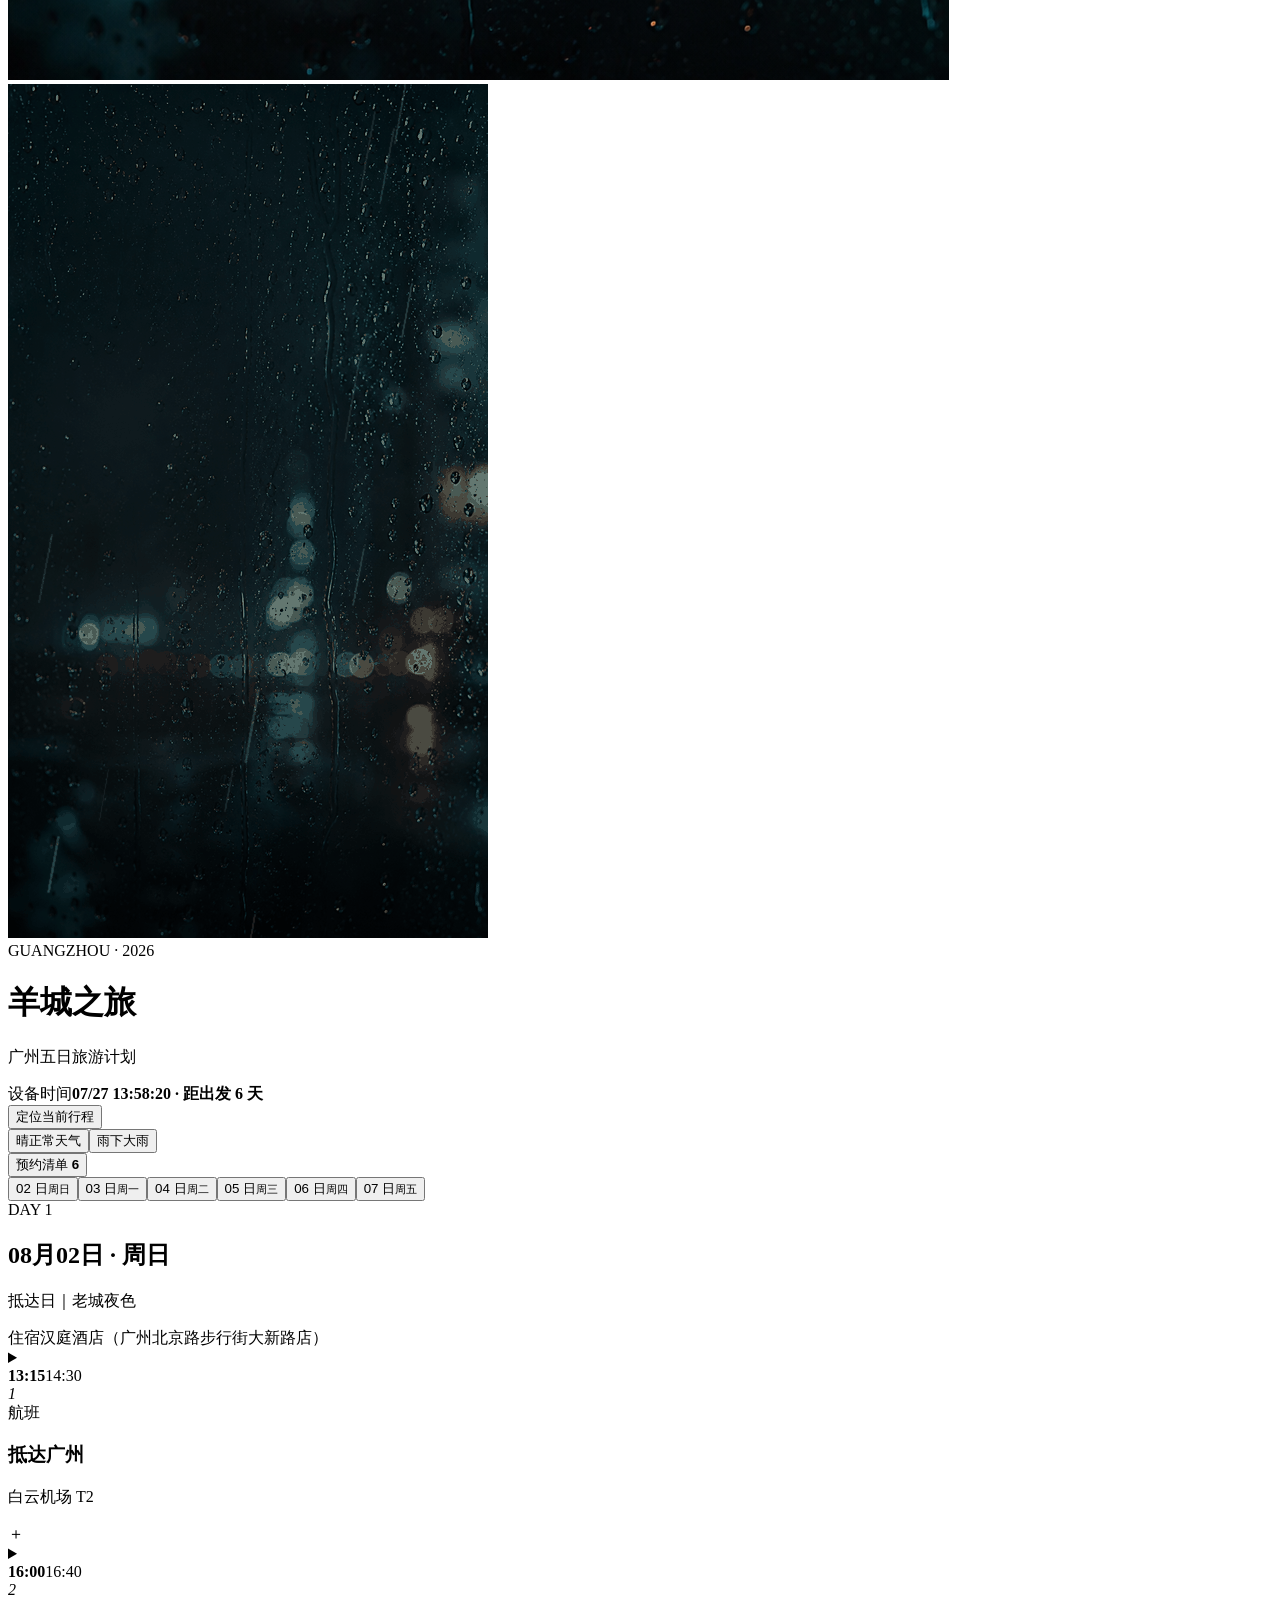
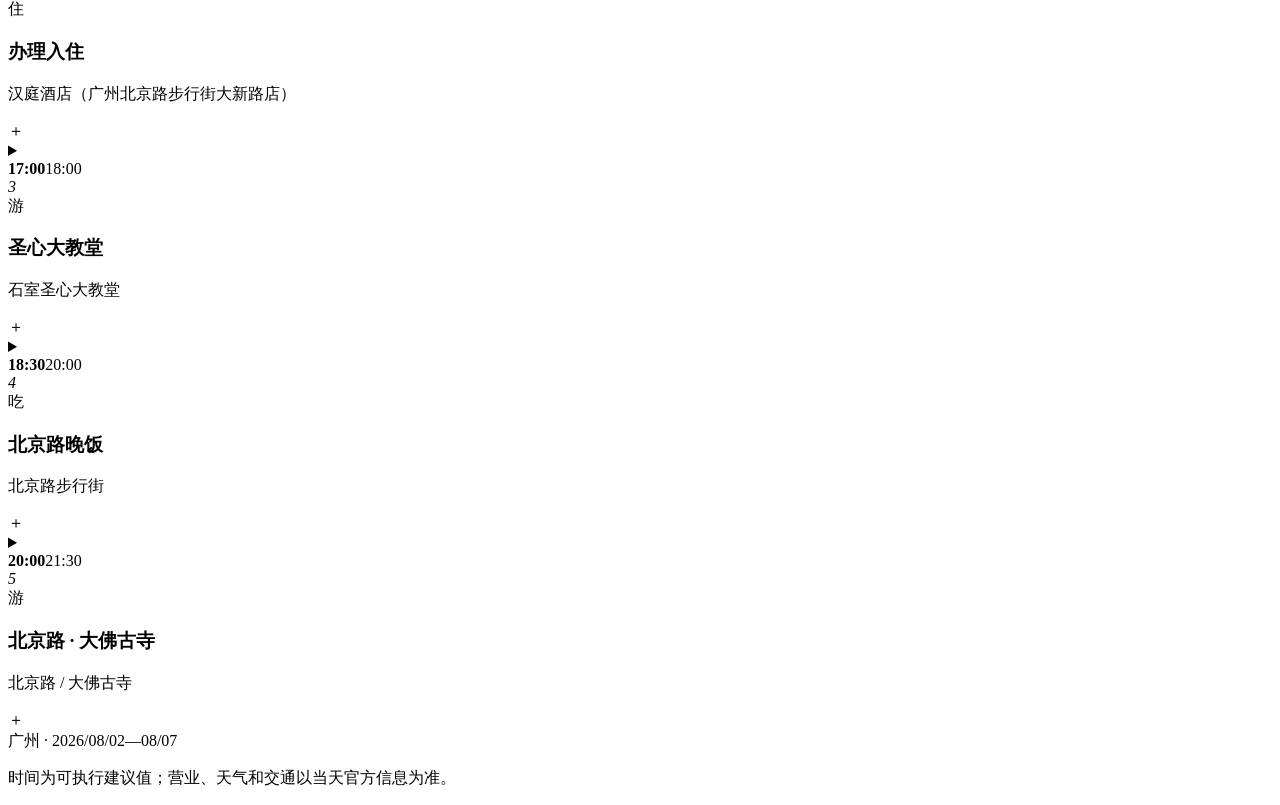
==== commit ed3ee89d: "Publish Guangzhou interactive travel guide" ====
--- a/docs/index.html
+++ b/docs/index.html
@@ -1,2 +1,2 @@
-<!DOCTYPE html><html lang="zh-CN"><head><meta charSet="utf-8"/><meta name="viewport" content="width=device-width, initial-scale=1"/><link rel="preload" as="image" href="./rain-window-v1.png"/><link rel="preload" as="image" href="./rain-window-loop-v1.gif"/><link rel="stylesheet" href="/guangzhou-trip-2026/assets/index-BauRkM0e.css" data-rsc-css-href="/guangzhou-trip-2026/assets/index-BauRkM0e.css" data-precedence="vite-rsc/importer-resources"/><link rel="preload" href="/guangzhou-trip-2026/styles.css" as="style"/><link rel="modulepreload" href="/guangzhou-trip-2026/assets/layout-segment-context-CZpFecQF.js" crossorigin=""/><link rel="modulepreload" href="/guangzhou-trip-2026/assets/rolldown-runtime-S-ySWqyJ.js" crossorigin=""/><link rel="modulepreload" href="/guangzhou-trip-2026/assets/index-CahQSyFe.js" crossorigin=""/><link rel="modulepreload" href="/guangzhou-trip-2026/assets/framework-DjPHiq1u.js" crossorigin=""/><link rel="modulepreload" href="/guangzhou-trip-2026/assets/page-rLevxvu_.js" crossorigin=""/><title>羊城之旅｜广州五日旅游计划</title><meta name="description" content="正常天气与大雨天气双方案的广州五日手机互动旅游计划"/><meta property="og:title" content="羊城之旅｜广州五日旅游计划"/><meta property="og:description" content="正常天气与大雨天气双方案的广州五日手机互动旅游计划"/><meta property="og:type" content="website"/><meta property="og:image" content="https://odumbledorearmyo.github.io/guangzhou-trip-2026/og.png"/><meta property="og:image:width" content="1200"/><meta property="og:image:height" content="630"/><meta property="og:image:alt" content="羊城之旅｜广州五日旅游计划"/><meta name="twitter:card" content="summary_large_image"/><meta name="twitter:title" content="羊城之旅｜广州五日旅游计划"/><meta name="twitter:description" content="正常天气与大雨天气双方案的广州五日手机互动旅游计划"/><meta name="twitter:image" content="https://odumbledorearmyo.github.io/guangzhou-trip-2026/og.png"/><link rel="stylesheet" href="/guangzhou-trip-2026/styles.css"/><script>self.__VINEXT_RSC_PARAMS__={}</script><script>self.__VINEXT_RSC_NAV__={"pathname":"/","searchParams":[]}</script><link rel="modulepreload" href="/guangzhou-trip-2026/assets/index-CahQSyFe.js" />
-</head><body><main class="weather-page weather-sun"><div class="weather-scene" aria-hidden="true"><div class="sun-orb"></div><div class="sun-haze sun-haze-one"></div><div class="sun-haze sun-haze-two"></div><img class="rain-still" src="./rain-window-v1.png" alt=""/><img class="rain-animation" src="./rain-window-loop-v1.gif" alt=""/><div class="rain-mist"></div><div class="rain-layer rain-far"></div><div class="rain-layer rain-mid"></div><div class="rain-layer rain-near"></div><div class="rain-layer rain-fast"></div><div class="rain-layer rain-streaks"></div><div class="rain-layer rain-static"></div></div><div class="weather-content"><header class="hero"><div class="hero-glow"></div><div class="eyebrow"><span class="live-dot"></span> GUANGZHOU · 2026</div><h1>羊城之旅</h1><p class="hero-copy">广州五日旅游计划</p><div class="status-card"><div><span class="muted">设备时间</span><strong>07/27 13:52:44 · 距出发 6 天</strong></div><button type="button">定位当前行程</button><div class="progress-track" aria-label="总行程进度 0%"><span style="width:0%"></span></div></div></header><div class="mode-wrap"><nav class="mode-switch" aria-label="天气方案切换"><button class="active" aria-pressed="true"><span>晴</span>正常天气</button><button class="" aria-pressed="false"><span>雨</span>下大雨</button></nav><button class="booking-button" aria-expanded="false">预约清单 <b>6</b></button></div><nav class="day-tabs" aria-label="选择日期"><button class="active"><span>02<!-- --> 日</span><small>周日</small></button><button class=""><span>03<!-- --> 日</span><small>周一</small></button><button class=""><span>04<!-- --> 日</span><small>周二</small></button><button class=""><span>05<!-- --> 日</span><small>周三</small></button><button class=""><span>06<!-- --> 日</span><small>周四</small></button><button class=""><span>07<!-- --> 日</span><small>周五</small></button></nav><section class="itinerary" aria-live="polite"><div><div class="day-heading"><div><span class="section-kicker">DAY <!-- -->1</span><h2>08月02<!-- -->日 · <!-- -->周日</h2><p>抵达日｜老城夜色</p></div></div><div class="hotel-line"><span>住宿</span>汉庭酒店（广州北京路步行街大新路店）</div><div class="timeline"><details class="stop upcoming"><summary><div class="time"><strong>13:15</strong><span>14:30</span></div><div class="rail"><i>1</i></div><div class="stop-main"><div class="stop-topline"><span class="kind flight">航班</span></div><h3>抵达广州</h3><p>白云机场 T2</p></div><span class="chevron">＋</span></summary><div class="stop-detail"><p>取行李后乘地铁或网约车前往酒店；预留约 90 分钟进城。</p><a href="baidumap://map/geocoder?address=%E7%99%BD%E4%BA%91%E6%9C%BA%E5%9C%BA%20T2&amp;src=webapp.guangzhou-guide">在百度地图 App 打开 ↗</a></div></details><details class="stop upcoming"><summary><div class="time"><strong>16:00</strong><span>16:40</span></div><div class="rail"><i>2</i></div><div class="stop-main"><div class="stop-topline"><span class="kind hotel">住</span></div><h3>办理入住</h3><p>汉庭酒店（广州北京路步行街大新路店）</p></div><span class="chevron">＋</span></summary><div class="stop-detail"><p>放行李、补水，轻装出发。</p><a href="baidumap://map/geocoder?address=%E6%B1%89%E5%BA%AD%E9%85%92%E5%BA%97%EF%BC%88%E5%B9%BF%E5%B7%9E%E5%8C%97%E4%BA%AC%E8%B7%AF%E6%AD%A5%E8%A1%8C%E8%A1%97%E5%A4%A7%E6%96%B0%E8%B7%AF%E5%BA%97%EF%BC%89&amp;src=webapp.guangzhou-guide">在百度地图 App 打开 ↗</a></div></details><details class="stop upcoming"><summary><div class="time"><strong>17:00</strong><span>18:00</span></div><div class="rail"><i>3</i></div><div class="stop-main"><div class="stop-topline"><span class="kind visit">游</span></div><h3>圣心大教堂</h3><p>石室圣心大教堂</p></div><span class="chevron">＋</span></summary><div class="stop-detail"><p>看双尖塔与石砌立面；如现场暂停开放，则只看外观后提前去北京路。</p><a href="baidumap://map/geocoder?address=%E7%9F%B3%E5%AE%A4%E5%9C%A3%E5%BF%83%E5%A4%A7%E6%95%99%E5%A0%82&amp;src=webapp.guangzhou-guide">在百度地图 App 打开 ↗</a></div></details><details class="stop upcoming"><summary><div class="time"><strong>18:30</strong><span>20:00</span></div><div class="rail"><i>4</i></div><div class="stop-main"><div class="stop-topline"><span class="kind food">吃</span></div><h3>北京路晚饭</h3><p>北京路步行街</p></div><span class="chevron">＋</span></summary><div class="stop-detail"><p>第一顿以粤菜为主，三人共享更容易多尝几样。</p><div class="chips"><span>备选</span><em>大鸽饭</em><em>九大簋</em></div><a href="baidumap://map/geocoder?address=%E5%8C%97%E4%BA%AC%E8%B7%AF%E6%AD%A5%E8%A1%8C%E8%A1%97&amp;src=webapp.guangzhou-guide">在百度地图 App 打开 ↗</a></div></details><details class="stop upcoming"><summary><div class="time"><strong>20:00</strong><span>21:30</span></div><div class="rail"><i>5</i></div><div class="stop-main"><div class="stop-topline"><span class="kind visit">游</span></div><h3>北京路 · 大佛古寺</h3><p>北京路 / 大佛古寺</p></div><span class="chevron">＋</span></summary><div class="stop-detail"><p>饭后看千年古道遗址与大佛古寺夜景，不赶场。</p><a href="baidumap://map/geocoder?address=%E5%8C%97%E4%BA%AC%E8%B7%AF%20%2F%20%E5%A4%A7%E4%BD%9B%E5%8F%A4%E5%AF%BA&amp;src=webapp.guangzhou-guide">在百度地图 App 打开 ↗</a></div></details></div></div></section><footer><span>广州 · 2026/08/02—08/07</span><p>时间为可执行建议值；营业、天气和交通以当天官方信息为准。</p></footer></div></main><script id="_R_">import("/guangzhou-trip-2026/assets/index-CahQSyFe.js")</script></body></html><script>self.__VINEXT_RSC_CHUNKS__=self.__VINEXT_RSC_CHUNKS__||[];self.__VINEXT_RSC_CHUNKS__.push("2:I[\"79ef9a017562\",[],\"Children\",1]\n3:I[\"d7d8178d8913\",[],\"LayoutSegmentProvider\",1]\n4:I[\"79ef9a017562\",[],\"Slot\",1]\n5:I[\"97e23c8fc95f\",[],\"RedirectBoundary\",1]\n:HL[\"/guangzhou-trip-2026/assets/index-BauRkM0e.css\",\"style\"]\n:HL[\"/guangzhou-trip-2026/styles.css\",\"style\"]\n")</script><script>self.__VINEXT_RSC_CHUNKS__=self.__VINEXT_RSC_CHUNKS__||[];self.__VINEXT_RSC_CHUNKS__.push("0:{\"__route\":\"route:/\",\"__interceptionContext\":null,\"__layoutIds\":[\"layout:/\"],\"__rootLayout\":\"/\",\"page:/\":\"$L1\",\"layout:/\":[[[[\"$\",\"link\",\"css:/assets/index-BauRkM0e.css\",{\"rel\":\"stylesheet\",\"precedence\":\"vite-rsc/importer-resources\",\"href\":\"/guangzhou-trip-2026/assets/index-BauRkM0e.css\",\"data-rsc-css-href\":\"/guangzhou-trip-2026/assets/index-BauRkM0e.css\"}],\"$undefined\"],[\"$\",\"html\",null,{\"lang\":\"zh-CN\",\"children\":[[\"$\",\"head\",null,{\"children\":[\"$\",\"link\",null,{\"rel\":\"stylesheet\",\"href\":\"/guangzhou-trip-2026/styles.css\"}]}],[\"$\",\"body\",null,{\"children\":[\"$\",\"$L2\",null,{}]}]]}]],null],\"route:/\":[[[\"$\",\"meta\",null,{\"charSet\":\"utf-8\"}],[[\"$\",\"title\",\"0\",{\"children\":\"羊城之旅｜广州五日旅游计划\"}],[\"$\",\"meta\",\"1\",{\"name\":\"description\",\"content\":\"正常天气与大雨天气双方案的广州五日手机互动旅游计划\"}],[\"$\",\"meta\",\"2\",{\"property\":\"og:title\",\"content\":\"羊城之旅｜广州五日旅游计划\"}],[\"$\",\"meta\",\"3\",{\"property\":\"og:description\",\"content\":\"正常天气与大雨天气双方案的广州五日手机互动旅游计划\"}],[\"$\",\"meta\",\"4\",{\"property\":\"og:type\",\"content\":\"website\"}],[\"$\",\"meta\",\"5\",{\"property\":\"og:image\",\"content\":\"https://odumbledorearmyo.github.io/guangzhou-trip-2026/og.png\"}],[\"$\",\"meta\",\"6\",{\"property\":\"og:image:width\",\"content\":\"1200\"}],[\"$\",\"meta\",\"7\",{\"property\":\"og:image:height\",\"content\":\"630\"}],[\"$\",\"meta\",\"8\",{\"property\":\"og:image:alt\",\"content\":\"羊城之旅｜广州五日旅游计划\"}],[\"$\",\"meta\",\"9\",{\"name\":\"twitter:card\",\"content\":\"summary_large_image\"}],[\"$\",\"meta\",\"10\",{\"name\":\"twitter:title\",\"content\":\"羊城之旅｜广州五日旅游计划\"}],[\"$\",\"meta\",\"11\",{\"name\":\"twitter:description\",\"content\":\"正常天气与大雨天气双方案的广州五日手机互动旅游计划\"}],[\"$\",\"meta\",\"12\",{\"name\":\"twitter:image\",\"content\":\"https://odumbledorearmyo.github.io/guangzhou-trip-2026/og.png\"}]],[[\"$\",\"meta\",\"0\",{\"name\":\"viewport\",\"content\":\"width=device-width, initial-scale=1\"}]]],[\"$\",\"$L3\",null,{\"segmentMap\":{\"children\":[]},\"children\":[\"$\",\"$L4\",null,{\"id\":\"layout:/\",\"parallelSlots\":\"$undefined\",\"children\":[\"$\",\"$L5\",null,{\"children\":[\"$\",\"$L3\",null,{\"segmentMap\":{\"children\":[]},\"children\":[\"$\",\"$L4\",null,{\"id\":\"page:/\"}]}]}]}]}]],\"__layoutFlags\":{\"layout:/\":\"s\"},\"__artifactCompatibility\":{\"schemaVersion\":1,\"graphVersion\":\"app-route-graph:4uhn5s1wvoptc\",\"deploymentVersion\":\"529717f2-32d4-455c-a899-7fc1026fd6f4\",\"appElementsSchemaVersion\":1,\"rscPayloadSchemaVersion\":1,\"rootBoundaryId\":\"/\",\"renderEpoch\":null}}\n")</script><script>self.__VINEXT_RSC_CHUNKS__=self.__VINEXT_RSC_CHUNKS__||[];self.__VINEXT_RSC_CHUNKS__.push("6:I[\"6efdf509a785\",[],\"default\",1]\n1:[\"$\",\"$L6\",null,{\"params\":\"$@7\",\"searchParams\":\"$@8\"}]\n")</script><script>self.__VINEXT_RSC_CHUNKS__=self.__VINEXT_RSC_CHUNKS__||[];self.__VINEXT_RSC_CHUNKS__.push("7:{}\n8:{}\n")</script><script>self.__VINEXT_RSC_DONE__=true</script>+<!DOCTYPE html><html lang="zh-CN"><head><meta charSet="utf-8"/><meta name="viewport" content="width=device-width, initial-scale=1"/><link rel="preload" as="image" href="./rain-window-v1.png"/><link rel="preload" as="image" href="./rain-window-loop-v1.gif"/><link rel="stylesheet" href="/guangzhou-trip-2026/assets/index-BPxHb4oF.css" data-rsc-css-href="/guangzhou-trip-2026/assets/index-BPxHb4oF.css" data-precedence="vite-rsc/importer-resources"/><link rel="preload" href="/guangzhou-trip-2026/styles.css" as="style"/><link rel="modulepreload" href="/guangzhou-trip-2026/assets/layout-segment-context-CZpFecQF.js" crossorigin=""/><link rel="modulepreload" href="/guangzhou-trip-2026/assets/rolldown-runtime-S-ySWqyJ.js" crossorigin=""/><link rel="modulepreload" href="/guangzhou-trip-2026/assets/index-CahQSyFe.js" crossorigin=""/><link rel="modulepreload" href="/guangzhou-trip-2026/assets/framework-DjPHiq1u.js" crossorigin=""/><link rel="modulepreload" href="/guangzhou-trip-2026/assets/page-rLevxvu_.js" crossorigin=""/><title>羊城之旅｜广州五日旅游计划</title><meta name="description" content="正常天气与大雨天气双方案的广州五日手机互动旅游计划"/><meta property="og:title" content="羊城之旅｜广州五日旅游计划"/><meta property="og:description" content="正常天气与大雨天气双方案的广州五日手机互动旅游计划"/><meta property="og:type" content="website"/><meta property="og:image" content="https://odumbledorearmyo.github.io/guangzhou-trip-2026/og.png"/><meta property="og:image:width" content="1200"/><meta property="og:image:height" content="630"/><meta property="og:image:alt" content="羊城之旅｜广州五日旅游计划"/><meta name="twitter:card" content="summary_large_image"/><meta name="twitter:title" content="羊城之旅｜广州五日旅游计划"/><meta name="twitter:description" content="正常天气与大雨天气双方案的广州五日手机互动旅游计划"/><meta name="twitter:image" content="https://odumbledorearmyo.github.io/guangzhou-trip-2026/og.png"/><link rel="stylesheet" href="/guangzhou-trip-2026/styles.css"/><script>self.__VINEXT_RSC_PARAMS__={}</script><script>self.__VINEXT_RSC_NAV__={"pathname":"/","searchParams":[]}</script><link rel="modulepreload" href="/guangzhou-trip-2026/assets/index-CahQSyFe.js" />
+</head><body><main class="weather-page weather-sun"><div class="weather-scene" aria-hidden="true"><div class="sun-orb"></div><div class="sun-haze sun-haze-one"></div><div class="sun-haze sun-haze-two"></div><img class="rain-still" src="./rain-window-v1.png" alt=""/><img class="rain-animation" src="./rain-window-loop-v1.gif" alt=""/><div class="rain-mist"></div><div class="rain-layer rain-far"></div><div class="rain-layer rain-mid"></div><div class="rain-layer rain-near"></div><div class="rain-layer rain-fast"></div><div class="rain-layer rain-streaks"></div><div class="rain-layer rain-static"></div></div><div class="weather-content"><header class="hero"><div class="hero-glow"></div><div class="eyebrow"><span class="live-dot"></span> GUANGZHOU · 2026</div><h1>羊城之旅</h1><p class="hero-copy">广州五日旅游计划</p><div class="status-card"><div><span class="muted">设备时间</span><strong>07/27 13:58:20 · 距出发 6 天</strong></div><button type="button">定位当前行程</button><div class="progress-track" aria-label="总行程进度 0%"><span style="width:0%"></span></div></div></header><div class="mode-wrap"><nav class="mode-switch" aria-label="天气方案切换"><button class="active" aria-pressed="true"><span>晴</span>正常天气</button><button class="" aria-pressed="false"><span>雨</span>下大雨</button></nav><button class="booking-button" aria-expanded="false">预约清单 <b>6</b></button></div><nav class="day-tabs" aria-label="选择日期"><button class="active"><span>02<!-- --> 日</span><small>周日</small></button><button class=""><span>03<!-- --> 日</span><small>周一</small></button><button class=""><span>04<!-- --> 日</span><small>周二</small></button><button class=""><span>05<!-- --> 日</span><small>周三</small></button><button class=""><span>06<!-- --> 日</span><small>周四</small></button><button class=""><span>07<!-- --> 日</span><small>周五</small></button></nav><section class="itinerary" aria-live="polite"><div><div class="day-heading"><div><span class="section-kicker">DAY <!-- -->1</span><h2>08月02<!-- -->日 · <!-- -->周日</h2><p>抵达日｜老城夜色</p></div></div><div class="hotel-line"><span>住宿</span>汉庭酒店（广州北京路步行街大新路店）</div><div class="timeline"><details class="stop upcoming"><summary><div class="time"><strong>13:15</strong><span>14:30</span></div><div class="rail"><i>1</i></div><div class="stop-main"><div class="stop-topline"><span class="kind flight">航班</span></div><h3>抵达广州</h3><p>白云机场 T2</p></div><span class="chevron">＋</span></summary><div class="stop-detail"><p>取行李后乘地铁或网约车前往酒店；预留约 90 分钟进城。</p><a href="baidumap://map/geocoder?address=%E7%99%BD%E4%BA%91%E6%9C%BA%E5%9C%BA%20T2&amp;src=webapp.guangzhou-guide">在百度地图 App 打开 ↗</a></div></details><details class="stop upcoming"><summary><div class="time"><strong>16:00</strong><span>16:40</span></div><div class="rail"><i>2</i></div><div class="stop-main"><div class="stop-topline"><span class="kind hotel">住</span></div><h3>办理入住</h3><p>汉庭酒店（广州北京路步行街大新路店）</p></div><span class="chevron">＋</span></summary><div class="stop-detail"><p>放行李、补水，轻装出发。</p><a href="baidumap://map/geocoder?address=%E6%B1%89%E5%BA%AD%E9%85%92%E5%BA%97%EF%BC%88%E5%B9%BF%E5%B7%9E%E5%8C%97%E4%BA%AC%E8%B7%AF%E6%AD%A5%E8%A1%8C%E8%A1%97%E5%A4%A7%E6%96%B0%E8%B7%AF%E5%BA%97%EF%BC%89&amp;src=webapp.guangzhou-guide">在百度地图 App 打开 ↗</a></div></details><details class="stop upcoming"><summary><div class="time"><strong>17:00</strong><span>18:00</span></div><div class="rail"><i>3</i></div><div class="stop-main"><div class="stop-topline"><span class="kind visit">游</span></div><h3>圣心大教堂</h3><p>石室圣心大教堂</p></div><span class="chevron">＋</span></summary><div class="stop-detail"><p>看双尖塔与石砌立面；如现场暂停开放，则只看外观后提前去北京路。</p><a href="baidumap://map/geocoder?address=%E7%9F%B3%E5%AE%A4%E5%9C%A3%E5%BF%83%E5%A4%A7%E6%95%99%E5%A0%82&amp;src=webapp.guangzhou-guide">在百度地图 App 打开 ↗</a></div></details><details class="stop upcoming"><summary><div class="time"><strong>18:30</strong><span>20:00</span></div><div class="rail"><i>4</i></div><div class="stop-main"><div class="stop-topline"><span class="kind food">吃</span></div><h3>北京路晚饭</h3><p>北京路步行街</p></div><span class="chevron">＋</span></summary><div class="stop-detail"><p>第一顿以粤菜为主，三人共享更容易多尝几样。</p><div class="chips"><span>备选</span><em>大鸽饭</em><em>九大簋</em></div><a href="baidumap://map/geocoder?address=%E5%8C%97%E4%BA%AC%E8%B7%AF%E6%AD%A5%E8%A1%8C%E8%A1%97&amp;src=webapp.guangzhou-guide">在百度地图 App 打开 ↗</a></div></details><details class="stop upcoming"><summary><div class="time"><strong>20:00</strong><span>21:30</span></div><div class="rail"><i>5</i></div><div class="stop-main"><div class="stop-topline"><span class="kind visit">游</span></div><h3>北京路 · 大佛古寺</h3><p>北京路 / 大佛古寺</p></div><span class="chevron">＋</span></summary><div class="stop-detail"><p>饭后看千年古道遗址与大佛古寺夜景，不赶场。</p><a href="baidumap://map/geocoder?address=%E5%8C%97%E4%BA%AC%E8%B7%AF%20%2F%20%E5%A4%A7%E4%BD%9B%E5%8F%A4%E5%AF%BA&amp;src=webapp.guangzhou-guide">在百度地图 App 打开 ↗</a></div></details></div></div></section><footer><span>广州 · 2026/08/02—08/07</span><p>时间为可执行建议值；营业、天气和交通以当天官方信息为准。</p></footer></div></main><script id="_R_">import("/guangzhou-trip-2026/assets/index-CahQSyFe.js")</script></body></html><script>self.__VINEXT_RSC_CHUNKS__=self.__VINEXT_RSC_CHUNKS__||[];self.__VINEXT_RSC_CHUNKS__.push("2:I[\"79ef9a017562\",[],\"Children\",1]\n3:I[\"d7d8178d8913\",[],\"LayoutSegmentProvider\",1]\n4:I[\"79ef9a017562\",[],\"Slot\",1]\n5:I[\"97e23c8fc95f\",[],\"RedirectBoundary\",1]\n:HL[\"/guangzhou-trip-2026/assets/index-BPxHb4oF.css\",\"style\"]\n:HL[\"/guangzhou-trip-2026/styles.css\",\"style\"]\n")</script><script>self.__VINEXT_RSC_CHUNKS__=self.__VINEXT_RSC_CHUNKS__||[];self.__VINEXT_RSC_CHUNKS__.push("0:{\"__route\":\"route:/\",\"__interceptionContext\":null,\"__layoutIds\":[\"layout:/\"],\"__rootLayout\":\"/\",\"page:/\":\"$L1\",\"layout:/\":[[[[\"$\",\"link\",\"css:/assets/index-BPxHb4oF.css\",{\"rel\":\"stylesheet\",\"precedence\":\"vite-rsc/importer-resources\",\"href\":\"/guangzhou-trip-2026/assets/index-BPxHb4oF.css\",\"data-rsc-css-href\":\"/guangzhou-trip-2026/assets/index-BPxHb4oF.css\"}],\"$undefined\"],[\"$\",\"html\",null,{\"lang\":\"zh-CN\",\"children\":[[\"$\",\"head\",null,{\"children\":[\"$\",\"link\",null,{\"rel\":\"stylesheet\",\"href\":\"/guangzhou-trip-2026/styles.css\"}]}],[\"$\",\"body\",null,{\"children\":[\"$\",\"$L2\",null,{}]}]]}]],null],\"route:/\":[[[\"$\",\"meta\",null,{\"charSet\":\"utf-8\"}],[[\"$\",\"title\",\"0\",{\"children\":\"羊城之旅｜广州五日旅游计划\"}],[\"$\",\"meta\",\"1\",{\"name\":\"description\",\"content\":\"正常天气与大雨天气双方案的广州五日手机互动旅游计划\"}],[\"$\",\"meta\",\"2\",{\"property\":\"og:title\",\"content\":\"羊城之旅｜广州五日旅游计划\"}],[\"$\",\"meta\",\"3\",{\"property\":\"og:description\",\"content\":\"正常天气与大雨天气双方案的广州五日手机互动旅游计划\"}],[\"$\",\"meta\",\"4\",{\"property\":\"og:type\",\"content\":\"website\"}],[\"$\",\"meta\",\"5\",{\"property\":\"og:image\",\"content\":\"https://odumbledorearmyo.github.io/guangzhou-trip-2026/og.png\"}],[\"$\",\"meta\",\"6\",{\"property\":\"og:image:width\",\"content\":\"1200\"}],[\"$\",\"meta\",\"7\",{\"property\":\"og:image:height\",\"content\":\"630\"}],[\"$\",\"meta\",\"8\",{\"property\":\"og:image:alt\",\"content\":\"羊城之旅｜广州五日旅游计划\"}],[\"$\",\"meta\",\"9\",{\"name\":\"twitter:card\",\"content\":\"summary_large_image\"}],[\"$\",\"meta\",\"10\",{\"name\":\"twitter:title\",\"content\":\"羊城之旅｜广州五日旅游计划\"}],[\"$\",\"meta\",\"11\",{\"name\":\"twitter:description\",\"content\":\"正常天气与大雨天气双方案的广州五日手机互动旅游计划\"}],[\"$\",\"meta\",\"12\",{\"name\":\"twitter:image\",\"content\":\"https://odumbledorearmyo.github.io/guangzhou-trip-2026/og.png\"}]],[[\"$\",\"meta\",\"0\",{\"name\":\"viewport\",\"content\":\"width=device-width, initial-scale=1\"}]]],[\"$\",\"$L3\",null,{\"segmentMap\":{\"children\":[]},\"children\":[\"$\",\"$L4\",null,{\"id\":\"layout:/\",\"parallelSlots\":\"$undefined\",\"children\":[\"$\",\"$L5\",null,{\"children\":[\"$\",\"$L3\",null,{\"segmentMap\":{\"children\":[]},\"children\":[\"$\",\"$L4\",null,{\"id\":\"page:/\"}]}]}]}]}]],\"__layoutFlags\":{\"layout:/\":\"s\"},\"__artifactCompatibility\":{\"schemaVersion\":1,\"graphVersion\":\"app-route-graph:4uhn5s1wvoptc\",\"deploymentVersion\":\"4b9e46f1-606f-4300-9722-a02e7c0d0567\",\"appElementsSchemaVersion\":1,\"rscPayloadSchemaVersion\":1,\"rootBoundaryId\":\"/\",\"renderEpoch\":null}}\n")</script><script>self.__VINEXT_RSC_CHUNKS__=self.__VINEXT_RSC_CHUNKS__||[];self.__VINEXT_RSC_CHUNKS__.push("6:I[\"6efdf509a785\",[],\"default\",1]\n1:[\"$\",\"$L6\",null,{\"params\":\"$@7\",\"searchParams\":\"$@8\"}]\n")</script><script>self.__VINEXT_RSC_CHUNKS__=self.__VINEXT_RSC_CHUNKS__||[];self.__VINEXT_RSC_CHUNKS__.push("7:{}\n8:{}\n")</script><script>self.__VINEXT_RSC_DONE__=true</script>
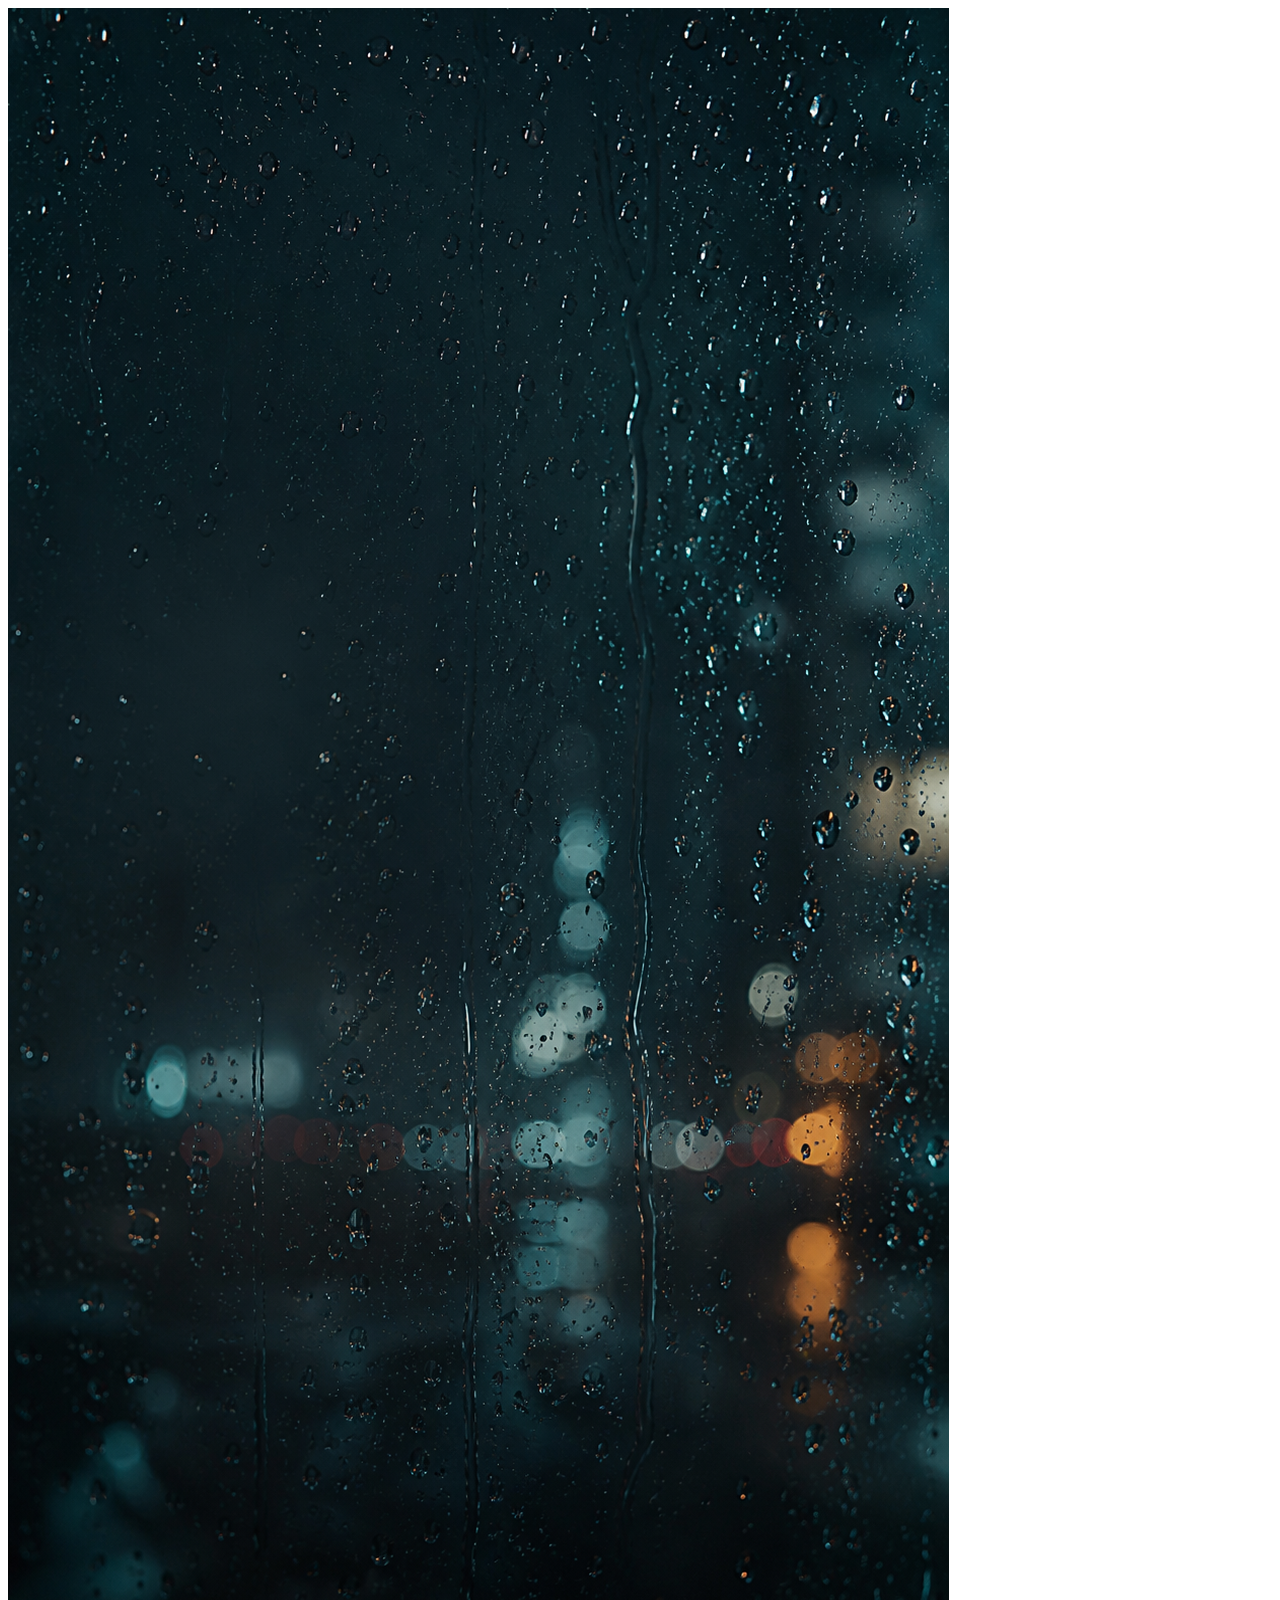
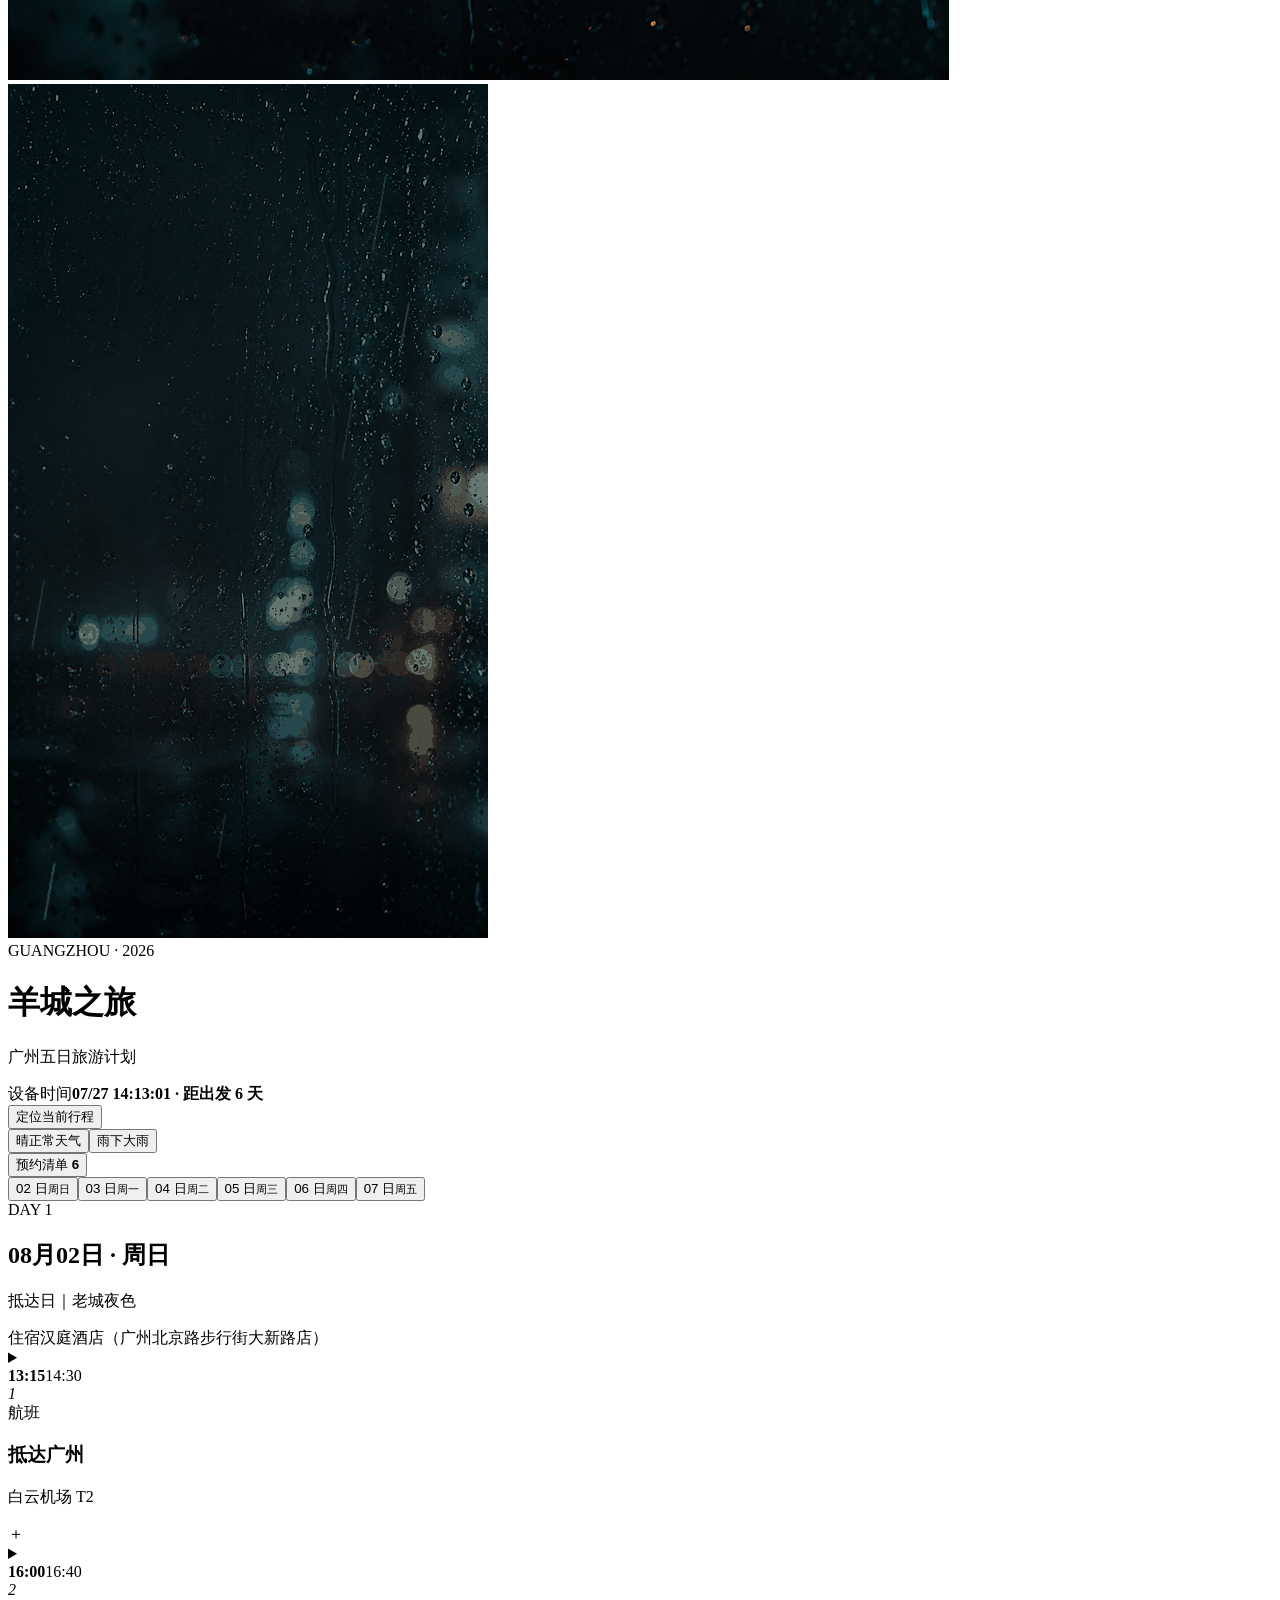
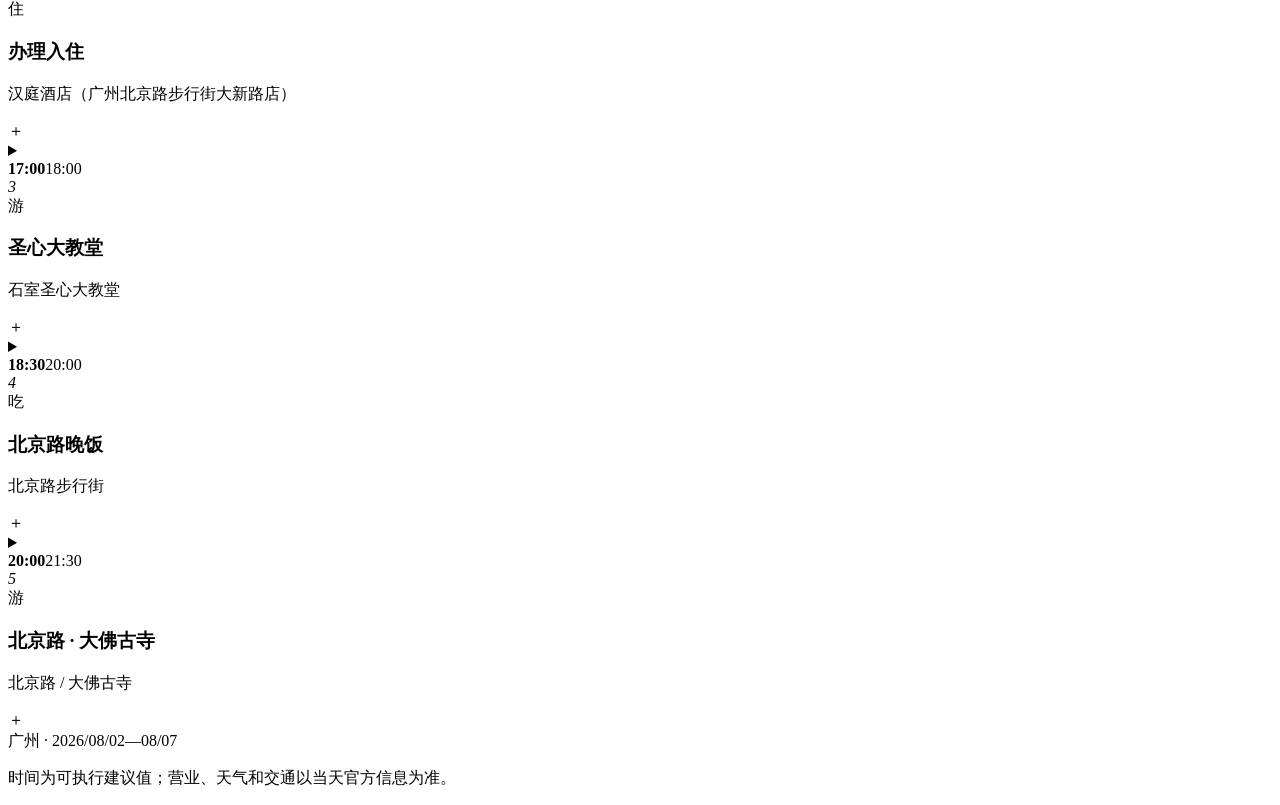
==== commit 2c90fb99: "Publish Guangzhou interactive travel guide" ====
--- a/docs/index.html
+++ b/docs/index.html
@@ -1,2 +1,2 @@
-<!DOCTYPE html><html lang="zh-CN"><head><meta charSet="utf-8"/><meta name="viewport" content="width=device-width, initial-scale=1"/><link rel="preload" as="image" href="./rain-window-v1.png"/><link rel="preload" as="image" href="./rain-window-loop-v1.gif"/><link rel="stylesheet" href="/guangzhou-trip-2026/assets/index-BPxHb4oF.css" data-rsc-css-href="/guangzhou-trip-2026/assets/index-BPxHb4oF.css" data-precedence="vite-rsc/importer-resources"/><link rel="preload" href="/guangzhou-trip-2026/styles.css" as="style"/><link rel="modulepreload" href="/guangzhou-trip-2026/assets/layout-segment-context-CZpFecQF.js" crossorigin=""/><link rel="modulepreload" href="/guangzhou-trip-2026/assets/rolldown-runtime-S-ySWqyJ.js" crossorigin=""/><link rel="modulepreload" href="/guangzhou-trip-2026/assets/index-CahQSyFe.js" crossorigin=""/><link rel="modulepreload" href="/guangzhou-trip-2026/assets/framework-DjPHiq1u.js" crossorigin=""/><link rel="modulepreload" href="/guangzhou-trip-2026/assets/page-rLevxvu_.js" crossorigin=""/><title>羊城之旅｜广州五日旅游计划</title><meta name="description" content="正常天气与大雨天气双方案的广州五日手机互动旅游计划"/><meta property="og:title" content="羊城之旅｜广州五日旅游计划"/><meta property="og:description" content="正常天气与大雨天气双方案的广州五日手机互动旅游计划"/><meta property="og:type" content="website"/><meta property="og:image" content="https://odumbledorearmyo.github.io/guangzhou-trip-2026/og.png"/><meta property="og:image:width" content="1200"/><meta property="og:image:height" content="630"/><meta property="og:image:alt" content="羊城之旅｜广州五日旅游计划"/><meta name="twitter:card" content="summary_large_image"/><meta name="twitter:title" content="羊城之旅｜广州五日旅游计划"/><meta name="twitter:description" content="正常天气与大雨天气双方案的广州五日手机互动旅游计划"/><meta name="twitter:image" content="https://odumbledorearmyo.github.io/guangzhou-trip-2026/og.png"/><link rel="stylesheet" href="/guangzhou-trip-2026/styles.css"/><script>self.__VINEXT_RSC_PARAMS__={}</script><script>self.__VINEXT_RSC_NAV__={"pathname":"/","searchParams":[]}</script><link rel="modulepreload" href="/guangzhou-trip-2026/assets/index-CahQSyFe.js" />
-</head><body><main class="weather-page weather-sun"><div class="weather-scene" aria-hidden="true"><div class="sun-orb"></div><div class="sun-haze sun-haze-one"></div><div class="sun-haze sun-haze-two"></div><img class="rain-still" src="./rain-window-v1.png" alt=""/><img class="rain-animation" src="./rain-window-loop-v1.gif" alt=""/><div class="rain-mist"></div><div class="rain-layer rain-far"></div><div class="rain-layer rain-mid"></div><div class="rain-layer rain-near"></div><div class="rain-layer rain-fast"></div><div class="rain-layer rain-streaks"></div><div class="rain-layer rain-static"></div></div><div class="weather-content"><header class="hero"><div class="hero-glow"></div><div class="eyebrow"><span class="live-dot"></span> GUANGZHOU · 2026</div><h1>羊城之旅</h1><p class="hero-copy">广州五日旅游计划</p><div class="status-card"><div><span class="muted">设备时间</span><strong>07/27 13:58:20 · 距出发 6 天</strong></div><button type="button">定位当前行程</button><div class="progress-track" aria-label="总行程进度 0%"><span style="width:0%"></span></div></div></header><div class="mode-wrap"><nav class="mode-switch" aria-label="天气方案切换"><button class="active" aria-pressed="true"><span>晴</span>正常天气</button><button class="" aria-pressed="false"><span>雨</span>下大雨</button></nav><button class="booking-button" aria-expanded="false">预约清单 <b>6</b></button></div><nav class="day-tabs" aria-label="选择日期"><button class="active"><span>02<!-- --> 日</span><small>周日</small></button><button class=""><span>03<!-- --> 日</span><small>周一</small></button><button class=""><span>04<!-- --> 日</span><small>周二</small></button><button class=""><span>05<!-- --> 日</span><small>周三</small></button><button class=""><span>06<!-- --> 日</span><small>周四</small></button><button class=""><span>07<!-- --> 日</span><small>周五</small></button></nav><section class="itinerary" aria-live="polite"><div><div class="day-heading"><div><span class="section-kicker">DAY <!-- -->1</span><h2>08月02<!-- -->日 · <!-- -->周日</h2><p>抵达日｜老城夜色</p></div></div><div class="hotel-line"><span>住宿</span>汉庭酒店（广州北京路步行街大新路店）</div><div class="timeline"><details class="stop upcoming"><summary><div class="time"><strong>13:15</strong><span>14:30</span></div><div class="rail"><i>1</i></div><div class="stop-main"><div class="stop-topline"><span class="kind flight">航班</span></div><h3>抵达广州</h3><p>白云机场 T2</p></div><span class="chevron">＋</span></summary><div class="stop-detail"><p>取行李后乘地铁或网约车前往酒店；预留约 90 分钟进城。</p><a href="baidumap://map/geocoder?address=%E7%99%BD%E4%BA%91%E6%9C%BA%E5%9C%BA%20T2&amp;src=webapp.guangzhou-guide">在百度地图 App 打开 ↗</a></div></details><details class="stop upcoming"><summary><div class="time"><strong>16:00</strong><span>16:40</span></div><div class="rail"><i>2</i></div><div class="stop-main"><div class="stop-topline"><span class="kind hotel">住</span></div><h3>办理入住</h3><p>汉庭酒店（广州北京路步行街大新路店）</p></div><span class="chevron">＋</span></summary><div class="stop-detail"><p>放行李、补水，轻装出发。</p><a href="baidumap://map/geocoder?address=%E6%B1%89%E5%BA%AD%E9%85%92%E5%BA%97%EF%BC%88%E5%B9%BF%E5%B7%9E%E5%8C%97%E4%BA%AC%E8%B7%AF%E6%AD%A5%E8%A1%8C%E8%A1%97%E5%A4%A7%E6%96%B0%E8%B7%AF%E5%BA%97%EF%BC%89&amp;src=webapp.guangzhou-guide">在百度地图 App 打开 ↗</a></div></details><details class="stop upcoming"><summary><div class="time"><strong>17:00</strong><span>18:00</span></div><div class="rail"><i>3</i></div><div class="stop-main"><div class="stop-topline"><span class="kind visit">游</span></div><h3>圣心大教堂</h3><p>石室圣心大教堂</p></div><span class="chevron">＋</span></summary><div class="stop-detail"><p>看双尖塔与石砌立面；如现场暂停开放，则只看外观后提前去北京路。</p><a href="baidumap://map/geocoder?address=%E7%9F%B3%E5%AE%A4%E5%9C%A3%E5%BF%83%E5%A4%A7%E6%95%99%E5%A0%82&amp;src=webapp.guangzhou-guide">在百度地图 App 打开 ↗</a></div></details><details class="stop upcoming"><summary><div class="time"><strong>18:30</strong><span>20:00</span></div><div class="rail"><i>4</i></div><div class="stop-main"><div class="stop-topline"><span class="kind food">吃</span></div><h3>北京路晚饭</h3><p>北京路步行街</p></div><span class="chevron">＋</span></summary><div class="stop-detail"><p>第一顿以粤菜为主，三人共享更容易多尝几样。</p><div class="chips"><span>备选</span><em>大鸽饭</em><em>九大簋</em></div><a href="baidumap://map/geocoder?address=%E5%8C%97%E4%BA%AC%E8%B7%AF%E6%AD%A5%E8%A1%8C%E8%A1%97&amp;src=webapp.guangzhou-guide">在百度地图 App 打开 ↗</a></div></details><details class="stop upcoming"><summary><div class="time"><strong>20:00</strong><span>21:30</span></div><div class="rail"><i>5</i></div><div class="stop-main"><div class="stop-topline"><span class="kind visit">游</span></div><h3>北京路 · 大佛古寺</h3><p>北京路 / 大佛古寺</p></div><span class="chevron">＋</span></summary><div class="stop-detail"><p>饭后看千年古道遗址与大佛古寺夜景，不赶场。</p><a href="baidumap://map/geocoder?address=%E5%8C%97%E4%BA%AC%E8%B7%AF%20%2F%20%E5%A4%A7%E4%BD%9B%E5%8F%A4%E5%AF%BA&amp;src=webapp.guangzhou-guide">在百度地图 App 打开 ↗</a></div></details></div></div></section><footer><span>广州 · 2026/08/02—08/07</span><p>时间为可执行建议值；营业、天气和交通以当天官方信息为准。</p></footer></div></main><script id="_R_">import("/guangzhou-trip-2026/assets/index-CahQSyFe.js")</script></body></html><script>self.__VINEXT_RSC_CHUNKS__=self.__VINEXT_RSC_CHUNKS__||[];self.__VINEXT_RSC_CHUNKS__.push("2:I[\"79ef9a017562\",[],\"Children\",1]\n3:I[\"d7d8178d8913\",[],\"LayoutSegmentProvider\",1]\n4:I[\"79ef9a017562\",[],\"Slot\",1]\n5:I[\"97e23c8fc95f\",[],\"RedirectBoundary\",1]\n:HL[\"/guangzhou-trip-2026/assets/index-BPxHb4oF.css\",\"style\"]\n:HL[\"/guangzhou-trip-2026/styles.css\",\"style\"]\n")</script><script>self.__VINEXT_RSC_CHUNKS__=self.__VINEXT_RSC_CHUNKS__||[];self.__VINEXT_RSC_CHUNKS__.push("0:{\"__route\":\"route:/\",\"__interceptionContext\":null,\"__layoutIds\":[\"layout:/\"],\"__rootLayout\":\"/\",\"page:/\":\"$L1\",\"layout:/\":[[[[\"$\",\"link\",\"css:/assets/index-BPxHb4oF.css\",{\"rel\":\"stylesheet\",\"precedence\":\"vite-rsc/importer-resources\",\"href\":\"/guangzhou-trip-2026/assets/index-BPxHb4oF.css\",\"data-rsc-css-href\":\"/guangzhou-trip-2026/assets/index-BPxHb4oF.css\"}],\"$undefined\"],[\"$\",\"html\",null,{\"lang\":\"zh-CN\",\"children\":[[\"$\",\"head\",null,{\"children\":[\"$\",\"link\",null,{\"rel\":\"stylesheet\",\"href\":\"/guangzhou-trip-2026/styles.css\"}]}],[\"$\",\"body\",null,{\"children\":[\"$\",\"$L2\",null,{}]}]]}]],null],\"route:/\":[[[\"$\",\"meta\",null,{\"charSet\":\"utf-8\"}],[[\"$\",\"title\",\"0\",{\"children\":\"羊城之旅｜广州五日旅游计划\"}],[\"$\",\"meta\",\"1\",{\"name\":\"description\",\"content\":\"正常天气与大雨天气双方案的广州五日手机互动旅游计划\"}],[\"$\",\"meta\",\"2\",{\"property\":\"og:title\",\"content\":\"羊城之旅｜广州五日旅游计划\"}],[\"$\",\"meta\",\"3\",{\"property\":\"og:description\",\"content\":\"正常天气与大雨天气双方案的广州五日手机互动旅游计划\"}],[\"$\",\"meta\",\"4\",{\"property\":\"og:type\",\"content\":\"website\"}],[\"$\",\"meta\",\"5\",{\"property\":\"og:image\",\"content\":\"https://odumbledorearmyo.github.io/guangzhou-trip-2026/og.png\"}],[\"$\",\"meta\",\"6\",{\"property\":\"og:image:width\",\"content\":\"1200\"}],[\"$\",\"meta\",\"7\",{\"property\":\"og:image:height\",\"content\":\"630\"}],[\"$\",\"meta\",\"8\",{\"property\":\"og:image:alt\",\"content\":\"羊城之旅｜广州五日旅游计划\"}],[\"$\",\"meta\",\"9\",{\"name\":\"twitter:card\",\"content\":\"summary_large_image\"}],[\"$\",\"meta\",\"10\",{\"name\":\"twitter:title\",\"content\":\"羊城之旅｜广州五日旅游计划\"}],[\"$\",\"meta\",\"11\",{\"name\":\"twitter:description\",\"content\":\"正常天气与大雨天气双方案的广州五日手机互动旅游计划\"}],[\"$\",\"meta\",\"12\",{\"name\":\"twitter:image\",\"content\":\"https://odumbledorearmyo.github.io/guangzhou-trip-2026/og.png\"}]],[[\"$\",\"meta\",\"0\",{\"name\":\"viewport\",\"content\":\"width=device-width, initial-scale=1\"}]]],[\"$\",\"$L3\",null,{\"segmentMap\":{\"children\":[]},\"children\":[\"$\",\"$L4\",null,{\"id\":\"layout:/\",\"parallelSlots\":\"$undefined\",\"children\":[\"$\",\"$L5\",null,{\"children\":[\"$\",\"$L3\",null,{\"segmentMap\":{\"children\":[]},\"children\":[\"$\",\"$L4\",null,{\"id\":\"page:/\"}]}]}]}]}]],\"__layoutFlags\":{\"layout:/\":\"s\"},\"__artifactCompatibility\":{\"schemaVersion\":1,\"graphVersion\":\"app-route-graph:4uhn5s1wvoptc\",\"deploymentVersion\":\"4b9e46f1-606f-4300-9722-a02e7c0d0567\",\"appElementsSchemaVersion\":1,\"rscPayloadSchemaVersion\":1,\"rootBoundaryId\":\"/\",\"renderEpoch\":null}}\n")</script><script>self.__VINEXT_RSC_CHUNKS__=self.__VINEXT_RSC_CHUNKS__||[];self.__VINEXT_RSC_CHUNKS__.push("6:I[\"6efdf509a785\",[],\"default\",1]\n1:[\"$\",\"$L6\",null,{\"params\":\"$@7\",\"searchParams\":\"$@8\"}]\n")</script><script>self.__VINEXT_RSC_CHUNKS__=self.__VINEXT_RSC_CHUNKS__||[];self.__VINEXT_RSC_CHUNKS__.push("7:{}\n8:{}\n")</script><script>self.__VINEXT_RSC_DONE__=true</script>+﻿<!DOCTYPE html><html lang="zh-CN"><head><meta charSet="utf-8"/><meta name="viewport" content="width=device-width, initial-scale=1"/><link rel="preload" as="image" href="./rain-window-v1.png"/><link rel="preload" as="image" href="./rain-window-loop-v1.gif"/><link rel="stylesheet" href="/assets/index-BPxHb4oF.css" data-rsc-css-href="/assets/index-BPxHb4oF.css" data-precedence="vite-rsc/importer-resources"/><link rel="preload" href="/styles.css" as="style"/><link rel="modulepreload" href="/assets/layout-segment-context-Cm3R5QKT.js" crossorigin=""/><link rel="modulepreload" href="/assets/rolldown-runtime-S-ySWqyJ.js" crossorigin=""/><link rel="modulepreload" href="/assets/index-CP8Jyj7E.js" crossorigin=""/><link rel="modulepreload" href="/assets/framework-DjPHiq1u.js" crossorigin=""/><link rel="modulepreload" href="/assets/page-rLevxvu_.js" crossorigin=""/><title>羊城之旅｜广州五日旅游计划</title><meta name="description" content="正常天气与大雨天气双方案的广州五日手机互动旅游计划"/><meta property="og:title" content="羊城之旅｜广州五日旅游计划"/><meta property="og:description" content="正常天气与大雨天气双方案的广州五日手机互动旅游计划"/><meta property="og:type" content="website"/><meta property="og:image" content="https://tripgz.gqtrashbin.design/og.png"/><meta property="og:image:width" content="1200"/><meta property="og:image:height" content="630"/><meta property="og:image:alt" content="羊城之旅｜广州五日旅游计划"/><meta name="twitter:card" content="summary_large_image"/><meta name="twitter:title" content="羊城之旅｜广州五日旅游计划"/><meta name="twitter:description" content="正常天气与大雨天气双方案的广州五日手机互动旅游计划"/><meta name="twitter:image" content="https://tripgz.gqtrashbin.design/og.png"/><link rel="stylesheet" href="/styles.css"/><script>self.__VINEXT_RSC_PARAMS__={}</script><script>self.__VINEXT_RSC_NAV__={"pathname":"/","searchParams":[]}</script><link rel="modulepreload" href="/assets/index-CP8Jyj7E.js" />
+</head><body><main class="weather-page weather-sun"><div class="weather-scene" aria-hidden="true"><div class="sun-orb"></div><div class="sun-haze sun-haze-one"></div><div class="sun-haze sun-haze-two"></div><img class="rain-still" src="./rain-window-v1.png" alt=""/><img class="rain-animation" src="./rain-window-loop-v1.gif" alt=""/><div class="rain-mist"></div><div class="rain-layer rain-far"></div><div class="rain-layer rain-mid"></div><div class="rain-layer rain-near"></div><div class="rain-layer rain-fast"></div><div class="rain-layer rain-streaks"></div><div class="rain-layer rain-static"></div></div><div class="weather-content"><header class="hero"><div class="hero-glow"></div><div class="eyebrow"><span class="live-dot"></span> GUANGZHOU · 2026</div><h1>羊城之旅</h1><p class="hero-copy">广州五日旅游计划</p><div class="status-card"><div><span class="muted">设备时间</span><strong>07/27 14:13:01 · 距出发 6 天</strong></div><button type="button">定位当前行程</button><div class="progress-track" aria-label="总行程进度 0%"><span style="width:0%"></span></div></div></header><div class="mode-wrap"><nav class="mode-switch" aria-label="天气方案切换"><button class="active" aria-pressed="true"><span>晴</span>正常天气</button><button class="" aria-pressed="false"><span>雨</span>下大雨</button></nav><button class="booking-button" aria-expanded="false">预约清单 <b>6</b></button></div><nav class="day-tabs" aria-label="选择日期"><button class="active"><span>02<!-- --> 日</span><small>周日</small></button><button class=""><span>03<!-- --> 日</span><small>周一</small></button><button class=""><span>04<!-- --> 日</span><small>周二</small></button><button class=""><span>05<!-- --> 日</span><small>周三</small></button><button class=""><span>06<!-- --> 日</span><small>周四</small></button><button class=""><span>07<!-- --> 日</span><small>周五</small></button></nav><section class="itinerary" aria-live="polite"><div><div class="day-heading"><div><span class="section-kicker">DAY <!-- -->1</span><h2>08月02<!-- -->日 · <!-- -->周日</h2><p>抵达日｜老城夜色</p></div></div><div class="hotel-line"><span>住宿</span>汉庭酒店（广州北京路步行街大新路店）</div><div class="timeline"><details class="stop upcoming"><summary><div class="time"><strong>13:15</strong><span>14:30</span></div><div class="rail"><i>1</i></div><div class="stop-main"><div class="stop-topline"><span class="kind flight">航班</span></div><h3>抵达广州</h3><p>白云机场 T2</p></div><span class="chevron">＋</span></summary><div class="stop-detail"><p>取行李后乘地铁或网约车前往酒店；预留约 90 分钟进城。</p><a href="baidumap://map/geocoder?address=%E7%99%BD%E4%BA%91%E6%9C%BA%E5%9C%BA%20T2&amp;src=webapp.guangzhou-guide">在百度地图 App 打开 ↗</a></div></details><details class="stop upcoming"><summary><div class="time"><strong>16:00</strong><span>16:40</span></div><div class="rail"><i>2</i></div><div class="stop-main"><div class="stop-topline"><span class="kind hotel">住</span></div><h3>办理入住</h3><p>汉庭酒店（广州北京路步行街大新路店）</p></div><span class="chevron">＋</span></summary><div class="stop-detail"><p>放行李、补水，轻装出发。</p><a href="baidumap://map/geocoder?address=%E6%B1%89%E5%BA%AD%E9%85%92%E5%BA%97%EF%BC%88%E5%B9%BF%E5%B7%9E%E5%8C%97%E4%BA%AC%E8%B7%AF%E6%AD%A5%E8%A1%8C%E8%A1%97%E5%A4%A7%E6%96%B0%E8%B7%AF%E5%BA%97%EF%BC%89&amp;src=webapp.guangzhou-guide">在百度地图 App 打开 ↗</a></div></details><details class="stop upcoming"><summary><div class="time"><strong>17:00</strong><span>18:00</span></div><div class="rail"><i>3</i></div><div class="stop-main"><div class="stop-topline"><span class="kind visit">游</span></div><h3>圣心大教堂</h3><p>石室圣心大教堂</p></div><span class="chevron">＋</span></summary><div class="stop-detail"><p>看双尖塔与石砌立面；如现场暂停开放，则只看外观后提前去北京路。</p><a href="baidumap://map/geocoder?address=%E7%9F%B3%E5%AE%A4%E5%9C%A3%E5%BF%83%E5%A4%A7%E6%95%99%E5%A0%82&amp;src=webapp.guangzhou-guide">在百度地图 App 打开 ↗</a></div></details><details class="stop upcoming"><summary><div class="time"><strong>18:30</strong><span>20:00</span></div><div class="rail"><i>4</i></div><div class="stop-main"><div class="stop-topline"><span class="kind food">吃</span></div><h3>北京路晚饭</h3><p>北京路步行街</p></div><span class="chevron">＋</span></summary><div class="stop-detail"><p>第一顿以粤菜为主，三人共享更容易多尝几样。</p><div class="chips"><span>备选</span><em>大鸽饭</em><em>九大簋</em></div><a href="baidumap://map/geocoder?address=%E5%8C%97%E4%BA%AC%E8%B7%AF%E6%AD%A5%E8%A1%8C%E8%A1%97&amp;src=webapp.guangzhou-guide">在百度地图 App 打开 ↗</a></div></details><details class="stop upcoming"><summary><div class="time"><strong>20:00</strong><span>21:30</span></div><div class="rail"><i>5</i></div><div class="stop-main"><div class="stop-topline"><span class="kind visit">游</span></div><h3>北京路 · 大佛古寺</h3><p>北京路 / 大佛古寺</p></div><span class="chevron">＋</span></summary><div class="stop-detail"><p>饭后看千年古道遗址与大佛古寺夜景，不赶场。</p><a href="baidumap://map/geocoder?address=%E5%8C%97%E4%BA%AC%E8%B7%AF%20%2F%20%E5%A4%A7%E4%BD%9B%E5%8F%A4%E5%AF%BA&amp;src=webapp.guangzhou-guide">在百度地图 App 打开 ↗</a></div></details></div></div></section><footer><span>广州 · 2026/08/02—08/07</span><p>时间为可执行建议值；营业、天气和交通以当天官方信息为准。</p></footer></div></main><script id="_R_">import("/assets/index-CP8Jyj7E.js")</script></body></html><script>self.__VINEXT_RSC_CHUNKS__=self.__VINEXT_RSC_CHUNKS__||[];self.__VINEXT_RSC_CHUNKS__.push("2:I[\"8c0f216c4604\",[],\"Children\",1]\n3:I[\"15c18cfaeeff\",[],\"LayoutSegmentProvider\",1]\n4:I[\"8c0f216c4604\",[],\"Slot\",1]\n5:I[\"593f344dc510\",[],\"RedirectBoundary\",1]\n:HL[\"/assets/index-BPxHb4oF.css\",\"style\"]\n:HL[\"/styles.css\",\"style\"]\n")</script><script>self.__VINEXT_RSC_CHUNKS__=self.__VINEXT_RSC_CHUNKS__||[];self.__VINEXT_RSC_CHUNKS__.push("0:{\"__route\":\"route:/\",\"__interceptionContext\":null,\"__layoutIds\":[\"layout:/\"],\"__rootLayout\":\"/\",\"page:/\":\"$L1\",\"layout:/\":[[[[\"$\",\"link\",\"css:/assets/index-BPxHb4oF.css\",{\"rel\":\"stylesheet\",\"precedence\":\"vite-rsc/importer-resources\",\"href\":\"/assets/index-BPxHb4oF.css\",\"data-rsc-css-href\":\"/assets/index-BPxHb4oF.css\"}],\"$undefined\"],[\"$\",\"html\",null,{\"lang\":\"zh-CN\",\"children\":[[\"$\",\"head\",null,{\"children\":[\"$\",\"link\",null,{\"rel\":\"stylesheet\",\"href\":\"/styles.css\"}]}],[\"$\",\"body\",null,{\"children\":[\"$\",\"$L2\",null,{}]}]]}]],null],\"route:/\":[[[\"$\",\"meta\",null,{\"charSet\":\"utf-8\"}],[[\"$\",\"title\",\"0\",{\"children\":\"羊城之旅｜广州五日旅游计划\"}],[\"$\",\"meta\",\"1\",{\"name\":\"description\",\"content\":\"正常天气与大雨天气双方案的广州五日手机互动旅游计划\"}],[\"$\",\"meta\",\"2\",{\"property\":\"og:title\",\"content\":\"羊城之旅｜广州五日旅游计划\"}],[\"$\",\"meta\",\"3\",{\"property\":\"og:description\",\"content\":\"正常天气与大雨天气双方案的广州五日手机互动旅游计划\"}],[\"$\",\"meta\",\"4\",{\"property\":\"og:type\",\"content\":\"website\"}],[\"$\",\"meta\",\"5\",{\"property\":\"og:image\",\"content\":\"https://tripgz.gqtrashbin.design/og.png\"}],[\"$\",\"meta\",\"6\",{\"property\":\"og:image:width\",\"content\":\"1200\"}],[\"$\",\"meta\",\"7\",{\"property\":\"og:image:height\",\"content\":\"630\"}],[\"$\",\"meta\",\"8\",{\"property\":\"og:image:alt\",\"content\":\"羊城之旅｜广州五日旅游计划\"}],[\"$\",\"meta\",\"9\",{\"name\":\"twitter:card\",\"content\":\"summary_large_image\"}],[\"$\",\"meta\",\"10\",{\"name\":\"twitter:title\",\"content\":\"羊城之旅｜广州五日旅游计划\"}],[\"$\",\"meta\",\"11\",{\"name\":\"twitter:description\",\"content\":\"正常天气与大雨天气双方案的广州五日手机互动旅游计划\"}],[\"$\",\"meta\",\"12\",{\"name\":\"twitter:image\",\"content\":\"https://tripgz.gqtrashbin.design/og.png\"}]],[[\"$\",\"meta\",\"0\",{\"name\":\"viewport\",\"content\":\"width=device-width, initial-scale=1\"}]]],[\"$\",\"$L3\",null,{\"segmentMap\":{\"children\":[]},\"children\":[\"$\",\"$L4\",null,{\"id\":\"layout:/\",\"parallelSlots\":\"$undefined\",\"children\":[\"$\",\"$L5\",null,{\"children\":[\"$\",\"$L3\",null,{\"segmentMap\":{\"children\":[]},\"children\":[\"$\",\"$L4\",null,{\"id\":\"page:/\"}]}]}]}]}]],\"__layoutFlags\":{\"layout:/\":\"s\"},\"__artifactCompatibility\":{\"schemaVersion\":1,\"graphVersion\":\"app-route-graph:4uhn5s1wvoptc\",\"deploymentVersion\":\"9c1d04fc-54e3-4428-b89f-af4d07ae3cdd\",\"appElementsSchemaVersion\":1,\"rscPayloadSchemaVersion\":1,\"rootBoundaryId\":\"/\",\"renderEpoch\":null}}\n")</script><script>self.__VINEXT_RSC_CHUNKS__=self.__VINEXT_RSC_CHUNKS__||[];self.__VINEXT_RSC_CHUNKS__.push("6:I[\"6efdf509a785\",[],\"default\",1]\n1:[\"$\",\"$L6\",null,{\"params\":\"$@7\",\"searchParams\":\"$@8\"}]\n")</script><script>self.__VINEXT_RSC_CHUNKS__=self.__VINEXT_RSC_CHUNKS__||[];self.__VINEXT_RSC_CHUNKS__.push("7:{}\n8:{}\n")</script><script>self.__VINEXT_RSC_DONE__=true</script>
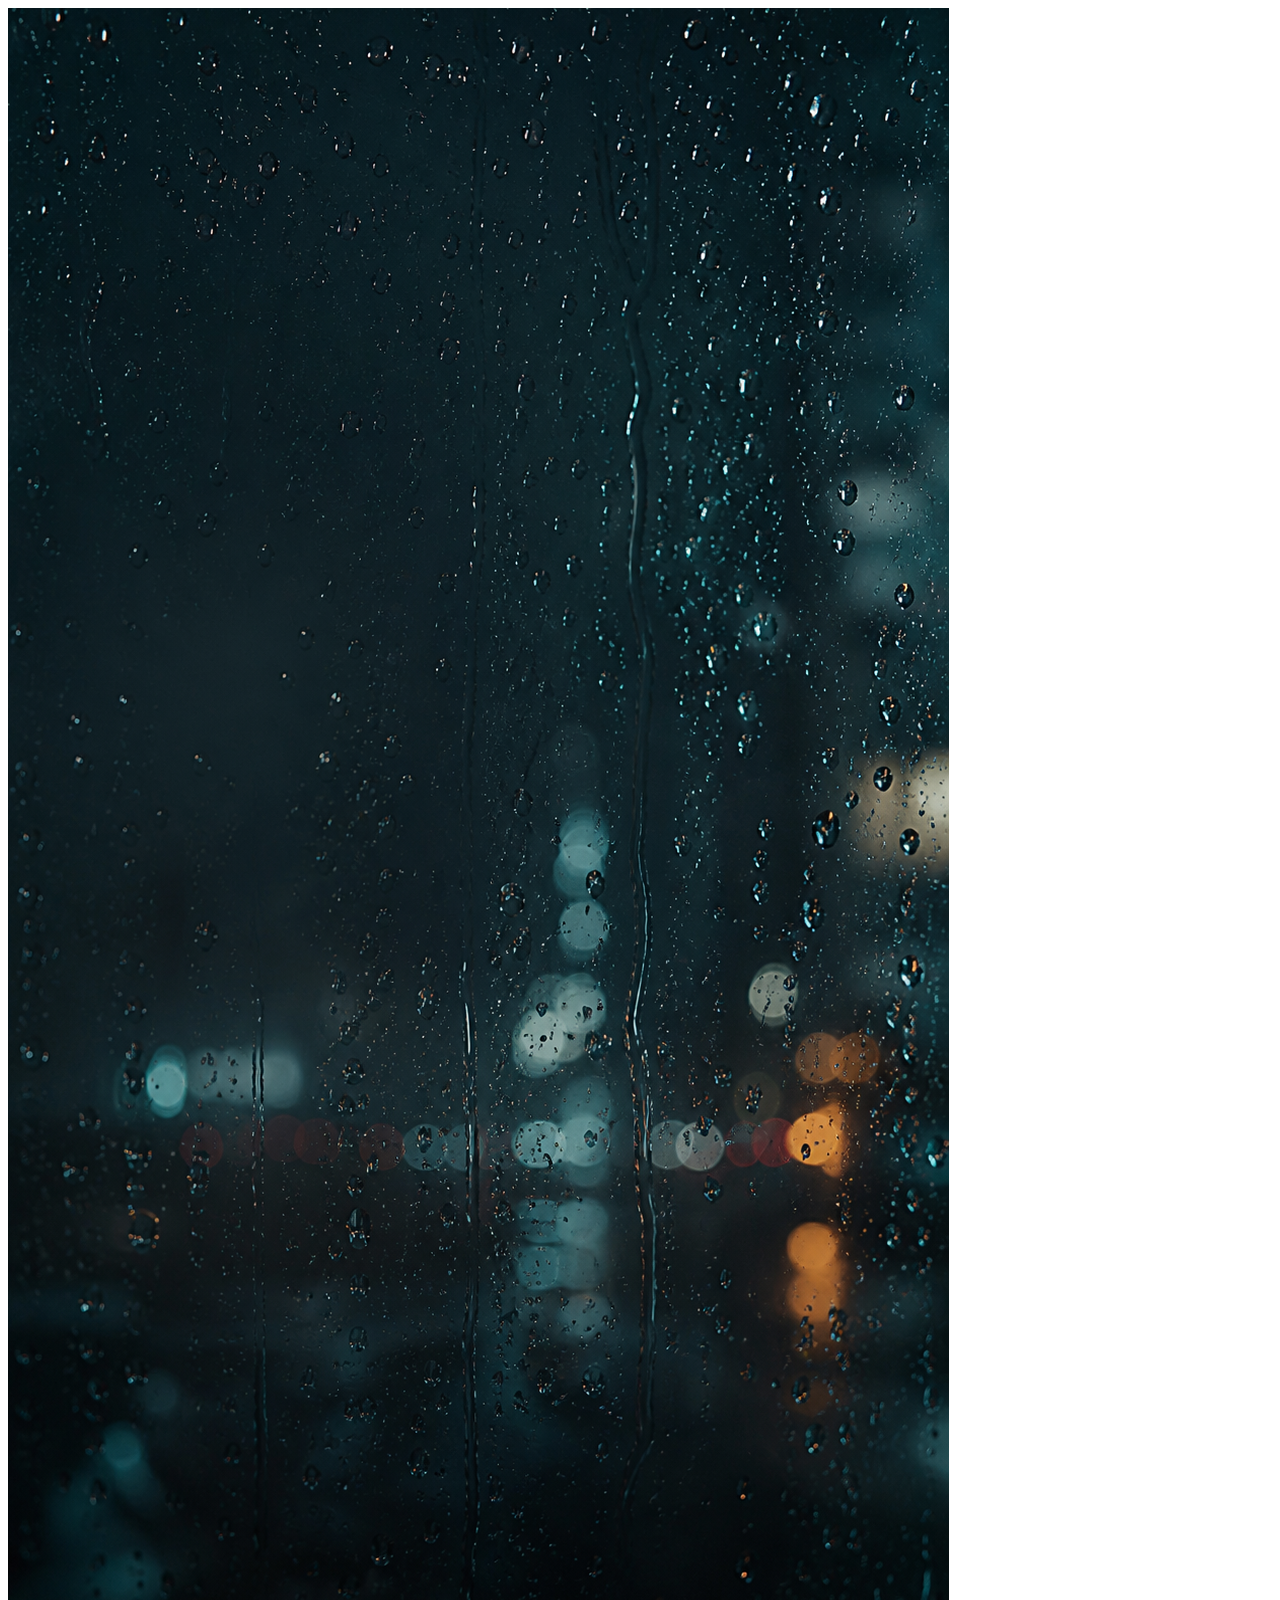
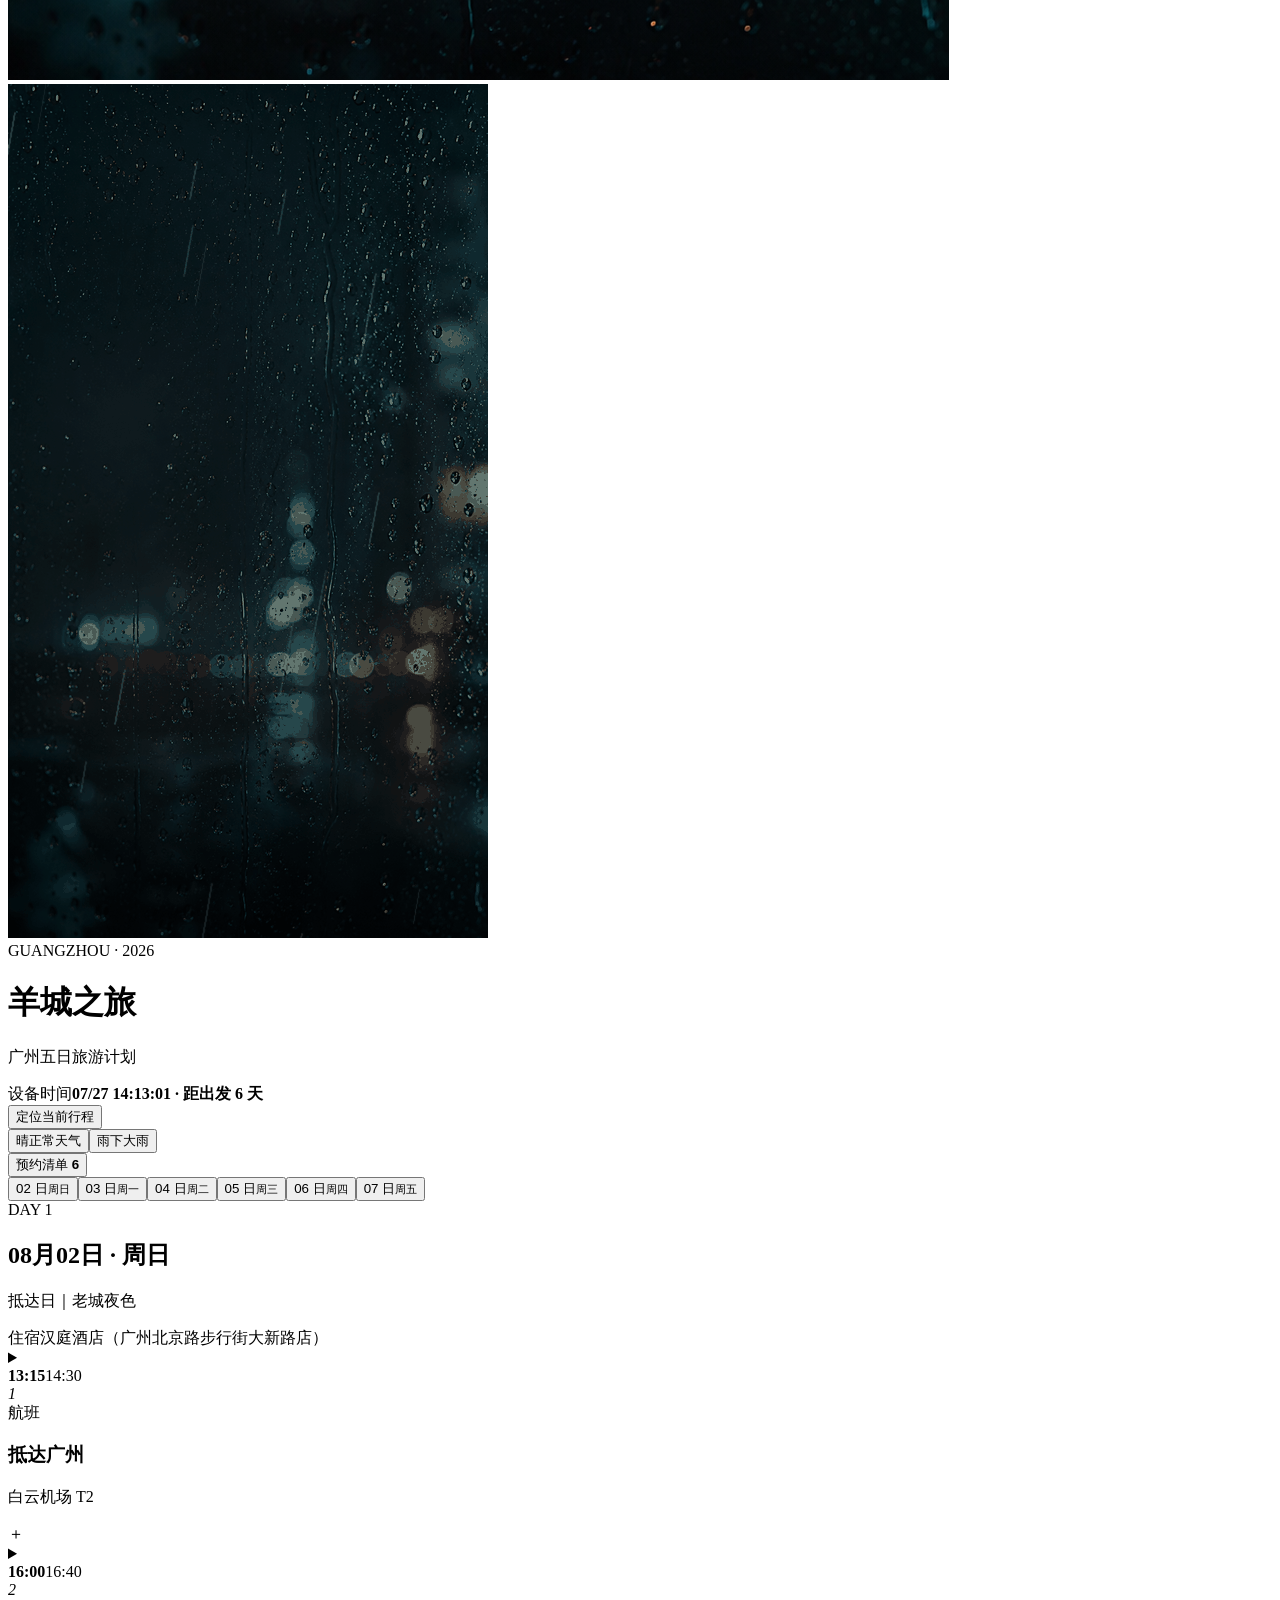
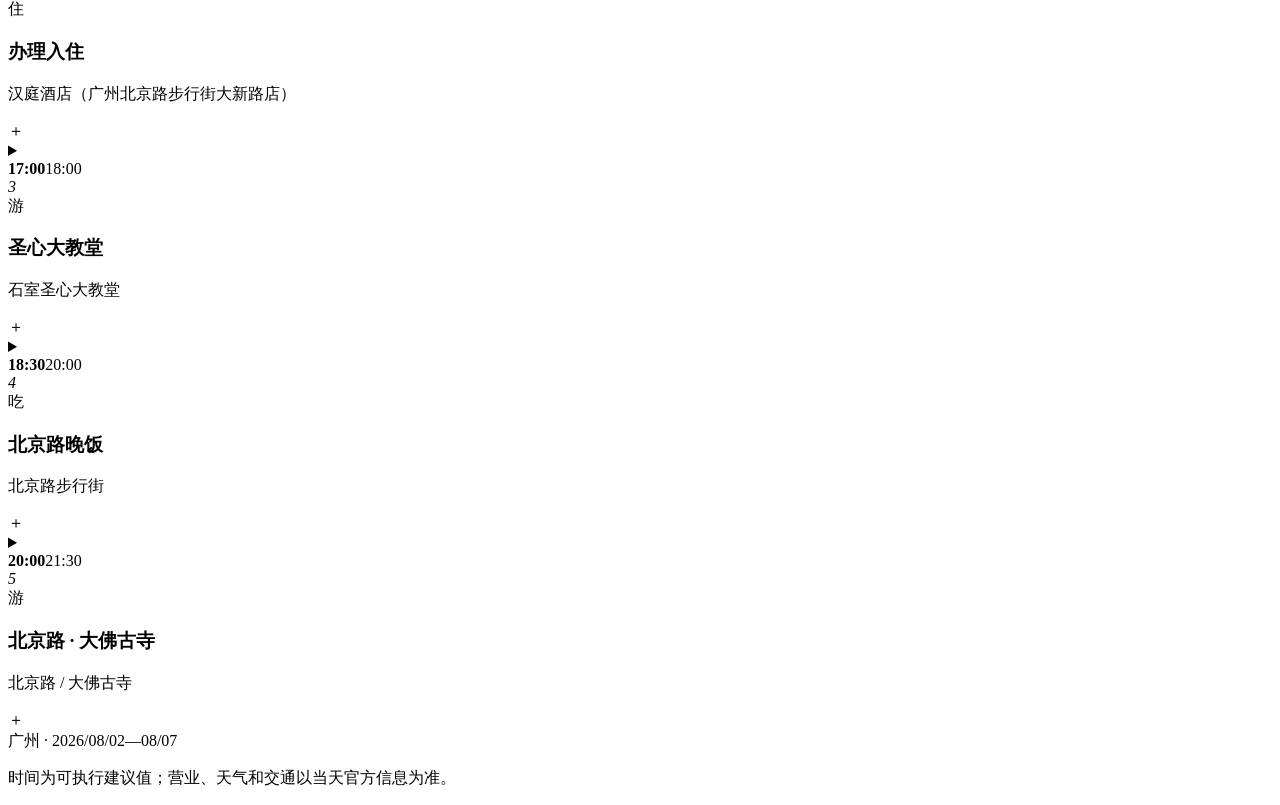
==== commit 1b06b950: "Publish Guangzhou interactive travel guide" ====
--- a/docs/index.html
+++ b/docs/index.html
@@ -1,2 +1,3 @@
-﻿<!DOCTYPE html><html lang="zh-CN"><head><meta charSet="utf-8"/><meta name="viewport" content="width=device-width, initial-scale=1"/><link rel="preload" as="image" href="./rain-window-v1.png"/><link rel="preload" as="image" href="./rain-window-loop-v1.gif"/><link rel="stylesheet" href="/assets/index-BPxHb4oF.css" data-rsc-css-href="/assets/index-BPxHb4oF.css" data-precedence="vite-rsc/importer-resources"/><link rel="preload" href="/styles.css" as="style"/><link rel="modulepreload" href="/assets/layout-segment-context-Cm3R5QKT.js" crossorigin=""/><link rel="modulepreload" href="/assets/rolldown-runtime-S-ySWqyJ.js" crossorigin=""/><link rel="modulepreload" href="/assets/index-CP8Jyj7E.js" crossorigin=""/><link rel="modulepreload" href="/assets/framework-DjPHiq1u.js" crossorigin=""/><link rel="modulepreload" href="/assets/page-rLevxvu_.js" crossorigin=""/><title>羊城之旅｜广州五日旅游计划</title><meta name="description" content="正常天气与大雨天气双方案的广州五日手机互动旅游计划"/><meta property="og:title" content="羊城之旅｜广州五日旅游计划"/><meta property="og:description" content="正常天气与大雨天气双方案的广州五日手机互动旅游计划"/><meta property="og:type" content="website"/><meta property="og:image" content="https://tripgz.gqtrashbin.design/og.png"/><meta property="og:image:width" content="1200"/><meta property="og:image:height" content="630"/><meta property="og:image:alt" content="羊城之旅｜广州五日旅游计划"/><meta name="twitter:card" content="summary_large_image"/><meta name="twitter:title" content="羊城之旅｜广州五日旅游计划"/><meta name="twitter:description" content="正常天气与大雨天气双方案的广州五日手机互动旅游计划"/><meta name="twitter:image" content="https://tripgz.gqtrashbin.design/og.png"/><link rel="stylesheet" href="/styles.css"/><script>self.__VINEXT_RSC_PARAMS__={}</script><script>self.__VINEXT_RSC_NAV__={"pathname":"/","searchParams":[]}</script><link rel="modulepreload" href="/assets/index-CP8Jyj7E.js" />
-</head><body><main class="weather-page weather-sun"><div class="weather-scene" aria-hidden="true"><div class="sun-orb"></div><div class="sun-haze sun-haze-one"></div><div class="sun-haze sun-haze-two"></div><img class="rain-still" src="./rain-window-v1.png" alt=""/><img class="rain-animation" src="./rain-window-loop-v1.gif" alt=""/><div class="rain-mist"></div><div class="rain-layer rain-far"></div><div class="rain-layer rain-mid"></div><div class="rain-layer rain-near"></div><div class="rain-layer rain-fast"></div><div class="rain-layer rain-streaks"></div><div class="rain-layer rain-static"></div></div><div class="weather-content"><header class="hero"><div class="hero-glow"></div><div class="eyebrow"><span class="live-dot"></span> GUANGZHOU · 2026</div><h1>羊城之旅</h1><p class="hero-copy">广州五日旅游计划</p><div class="status-card"><div><span class="muted">设备时间</span><strong>07/27 14:13:01 · 距出发 6 天</strong></div><button type="button">定位当前行程</button><div class="progress-track" aria-label="总行程进度 0%"><span style="width:0%"></span></div></div></header><div class="mode-wrap"><nav class="mode-switch" aria-label="天气方案切换"><button class="active" aria-pressed="true"><span>晴</span>正常天气</button><button class="" aria-pressed="false"><span>雨</span>下大雨</button></nav><button class="booking-button" aria-expanded="false">预约清单 <b>6</b></button></div><nav class="day-tabs" aria-label="选择日期"><button class="active"><span>02<!-- --> 日</span><small>周日</small></button><button class=""><span>03<!-- --> 日</span><small>周一</small></button><button class=""><span>04<!-- --> 日</span><small>周二</small></button><button class=""><span>05<!-- --> 日</span><small>周三</small></button><button class=""><span>06<!-- --> 日</span><small>周四</small></button><button class=""><span>07<!-- --> 日</span><small>周五</small></button></nav><section class="itinerary" aria-live="polite"><div><div class="day-heading"><div><span class="section-kicker">DAY <!-- -->1</span><h2>08月02<!-- -->日 · <!-- -->周日</h2><p>抵达日｜老城夜色</p></div></div><div class="hotel-line"><span>住宿</span>汉庭酒店（广州北京路步行街大新路店）</div><div class="timeline"><details class="stop upcoming"><summary><div class="time"><strong>13:15</strong><span>14:30</span></div><div class="rail"><i>1</i></div><div class="stop-main"><div class="stop-topline"><span class="kind flight">航班</span></div><h3>抵达广州</h3><p>白云机场 T2</p></div><span class="chevron">＋</span></summary><div class="stop-detail"><p>取行李后乘地铁或网约车前往酒店；预留约 90 分钟进城。</p><a href="baidumap://map/geocoder?address=%E7%99%BD%E4%BA%91%E6%9C%BA%E5%9C%BA%20T2&amp;src=webapp.guangzhou-guide">在百度地图 App 打开 ↗</a></div></details><details class="stop upcoming"><summary><div class="time"><strong>16:00</strong><span>16:40</span></div><div class="rail"><i>2</i></div><div class="stop-main"><div class="stop-topline"><span class="kind hotel">住</span></div><h3>办理入住</h3><p>汉庭酒店（广州北京路步行街大新路店）</p></div><span class="chevron">＋</span></summary><div class="stop-detail"><p>放行李、补水，轻装出发。</p><a href="baidumap://map/geocoder?address=%E6%B1%89%E5%BA%AD%E9%85%92%E5%BA%97%EF%BC%88%E5%B9%BF%E5%B7%9E%E5%8C%97%E4%BA%AC%E8%B7%AF%E6%AD%A5%E8%A1%8C%E8%A1%97%E5%A4%A7%E6%96%B0%E8%B7%AF%E5%BA%97%EF%BC%89&amp;src=webapp.guangzhou-guide">在百度地图 App 打开 ↗</a></div></details><details class="stop upcoming"><summary><div class="time"><strong>17:00</strong><span>18:00</span></div><div class="rail"><i>3</i></div><div class="stop-main"><div class="stop-topline"><span class="kind visit">游</span></div><h3>圣心大教堂</h3><p>石室圣心大教堂</p></div><span class="chevron">＋</span></summary><div class="stop-detail"><p>看双尖塔与石砌立面；如现场暂停开放，则只看外观后提前去北京路。</p><a href="baidumap://map/geocoder?address=%E7%9F%B3%E5%AE%A4%E5%9C%A3%E5%BF%83%E5%A4%A7%E6%95%99%E5%A0%82&amp;src=webapp.guangzhou-guide">在百度地图 App 打开 ↗</a></div></details><details class="stop upcoming"><summary><div class="time"><strong>18:30</strong><span>20:00</span></div><div class="rail"><i>4</i></div><div class="stop-main"><div class="stop-topline"><span class="kind food">吃</span></div><h3>北京路晚饭</h3><p>北京路步行街</p></div><span class="chevron">＋</span></summary><div class="stop-detail"><p>第一顿以粤菜为主，三人共享更容易多尝几样。</p><div class="chips"><span>备选</span><em>大鸽饭</em><em>九大簋</em></div><a href="baidumap://map/geocoder?address=%E5%8C%97%E4%BA%AC%E8%B7%AF%E6%AD%A5%E8%A1%8C%E8%A1%97&amp;src=webapp.guangzhou-guide">在百度地图 App 打开 ↗</a></div></details><details class="stop upcoming"><summary><div class="time"><strong>20:00</strong><span>21:30</span></div><div class="rail"><i>5</i></div><div class="stop-main"><div class="stop-topline"><span class="kind visit">游</span></div><h3>北京路 · 大佛古寺</h3><p>北京路 / 大佛古寺</p></div><span class="chevron">＋</span></summary><div class="stop-detail"><p>饭后看千年古道遗址与大佛古寺夜景，不赶场。</p><a href="baidumap://map/geocoder?address=%E5%8C%97%E4%BA%AC%E8%B7%AF%20%2F%20%E5%A4%A7%E4%BD%9B%E5%8F%A4%E5%AF%BA&amp;src=webapp.guangzhou-guide">在百度地图 App 打开 ↗</a></div></details></div></div></section><footer><span>广州 · 2026/08/02—08/07</span><p>时间为可执行建议值；营业、天气和交通以当天官方信息为准。</p></footer></div></main><script id="_R_">import("/assets/index-CP8Jyj7E.js")</script></body></html><script>self.__VINEXT_RSC_CHUNKS__=self.__VINEXT_RSC_CHUNKS__||[];self.__VINEXT_RSC_CHUNKS__.push("2:I[\"8c0f216c4604\",[],\"Children\",1]\n3:I[\"15c18cfaeeff\",[],\"LayoutSegmentProvider\",1]\n4:I[\"8c0f216c4604\",[],\"Slot\",1]\n5:I[\"593f344dc510\",[],\"RedirectBoundary\",1]\n:HL[\"/assets/index-BPxHb4oF.css\",\"style\"]\n:HL[\"/styles.css\",\"style\"]\n")</script><script>self.__VINEXT_RSC_CHUNKS__=self.__VINEXT_RSC_CHUNKS__||[];self.__VINEXT_RSC_CHUNKS__.push("0:{\"__route\":\"route:/\",\"__interceptionContext\":null,\"__layoutIds\":[\"layout:/\"],\"__rootLayout\":\"/\",\"page:/\":\"$L1\",\"layout:/\":[[[[\"$\",\"link\",\"css:/assets/index-BPxHb4oF.css\",{\"rel\":\"stylesheet\",\"precedence\":\"vite-rsc/importer-resources\",\"href\":\"/assets/index-BPxHb4oF.css\",\"data-rsc-css-href\":\"/assets/index-BPxHb4oF.css\"}],\"$undefined\"],[\"$\",\"html\",null,{\"lang\":\"zh-CN\",\"children\":[[\"$\",\"head\",null,{\"children\":[\"$\",\"link\",null,{\"rel\":\"stylesheet\",\"href\":\"/styles.css\"}]}],[\"$\",\"body\",null,{\"children\":[\"$\",\"$L2\",null,{}]}]]}]],null],\"route:/\":[[[\"$\",\"meta\",null,{\"charSet\":\"utf-8\"}],[[\"$\",\"title\",\"0\",{\"children\":\"羊城之旅｜广州五日旅游计划\"}],[\"$\",\"meta\",\"1\",{\"name\":\"description\",\"content\":\"正常天气与大雨天气双方案的广州五日手机互动旅游计划\"}],[\"$\",\"meta\",\"2\",{\"property\":\"og:title\",\"content\":\"羊城之旅｜广州五日旅游计划\"}],[\"$\",\"meta\",\"3\",{\"property\":\"og:description\",\"content\":\"正常天气与大雨天气双方案的广州五日手机互动旅游计划\"}],[\"$\",\"meta\",\"4\",{\"property\":\"og:type\",\"content\":\"website\"}],[\"$\",\"meta\",\"5\",{\"property\":\"og:image\",\"content\":\"https://tripgz.gqtrashbin.design/og.png\"}],[\"$\",\"meta\",\"6\",{\"property\":\"og:image:width\",\"content\":\"1200\"}],[\"$\",\"meta\",\"7\",{\"property\":\"og:image:height\",\"content\":\"630\"}],[\"$\",\"meta\",\"8\",{\"property\":\"og:image:alt\",\"content\":\"羊城之旅｜广州五日旅游计划\"}],[\"$\",\"meta\",\"9\",{\"name\":\"twitter:card\",\"content\":\"summary_large_image\"}],[\"$\",\"meta\",\"10\",{\"name\":\"twitter:title\",\"content\":\"羊城之旅｜广州五日旅游计划\"}],[\"$\",\"meta\",\"11\",{\"name\":\"twitter:description\",\"content\":\"正常天气与大雨天气双方案的广州五日手机互动旅游计划\"}],[\"$\",\"meta\",\"12\",{\"name\":\"twitter:image\",\"content\":\"https://tripgz.gqtrashbin.design/og.png\"}]],[[\"$\",\"meta\",\"0\",{\"name\":\"viewport\",\"content\":\"width=device-width, initial-scale=1\"}]]],[\"$\",\"$L3\",null,{\"segmentMap\":{\"children\":[]},\"children\":[\"$\",\"$L4\",null,{\"id\":\"layout:/\",\"parallelSlots\":\"$undefined\",\"children\":[\"$\",\"$L5\",null,{\"children\":[\"$\",\"$L3\",null,{\"segmentMap\":{\"children\":[]},\"children\":[\"$\",\"$L4\",null,{\"id\":\"page:/\"}]}]}]}]}]],\"__layoutFlags\":{\"layout:/\":\"s\"},\"__artifactCompatibility\":{\"schemaVersion\":1,\"graphVersion\":\"app-route-graph:4uhn5s1wvoptc\",\"deploymentVersion\":\"9c1d04fc-54e3-4428-b89f-af4d07ae3cdd\",\"appElementsSchemaVersion\":1,\"rscPayloadSchemaVersion\":1,\"rootBoundaryId\":\"/\",\"renderEpoch\":null}}\n")</script><script>self.__VINEXT_RSC_CHUNKS__=self.__VINEXT_RSC_CHUNKS__||[];self.__VINEXT_RSC_CHUNKS__.push("6:I[\"6efdf509a785\",[],\"default\",1]\n1:[\"$\",\"$L6\",null,{\"params\":\"$@7\",\"searchParams\":\"$@8\"}]\n")</script><script>self.__VINEXT_RSC_CHUNKS__=self.__VINEXT_RSC_CHUNKS__||[];self.__VINEXT_RSC_CHUNKS__.push("7:{}\n8:{}\n")</script><script>self.__VINEXT_RSC_DONE__=true</script>
+﻿<!DOCTYPE html><html lang="zh-CN"><head><meta charSet="utf-8"/><meta name="viewport" content="width=device-width, initial-scale=1"/><link rel="preload" as="image" href="./rain-window-v1.png"/><link rel="preload" as="image" href="./rain-window-loop-v1.gif"/><link rel="stylesheet" href="/guangzhou-trip-2026/assets/index-BPxHb4oF.css" data-rsc-css-href="/guangzhou-trip-2026/assets/index-BPxHb4oF.css" data-precedence="vite-rsc/importer-resources"/><link rel="preload" href="/guangzhou-trip-2026/styles.css" as="style"/><link rel="modulepreload" href="/guangzhou-trip-2026/assets/layout-segment-context-Cm3R5QKT.js" crossorigin=""/><link rel="modulepreload" href="/guangzhou-trip-2026/assets/rolldown-runtime-S-ySWqyJ.js" crossorigin=""/><link rel="modulepreload" href="/guangzhou-trip-2026/assets/index-CP8Jyj7E.js" crossorigin=""/><link rel="modulepreload" href="/guangzhou-trip-2026/assets/framework-DjPHiq1u.js" crossorigin=""/><link rel="modulepreload" href="/guangzhou-trip-2026/assets/page-rLevxvu_.js" crossorigin=""/><title>羊城之旅｜广州五日旅游计划</title><meta name="description" content="正常天气与大雨天气双方案的广州五日手机互动旅游计划"/><meta property="og:title" content="羊城之旅｜广州五日旅游计划"/><meta property="og:description" content="正常天气与大雨天气双方案的广州五日手机互动旅游计划"/><meta property="og:type" content="website"/><meta property="og:image" content="https://tripgz.gqtrashbin.design/og.png"/><meta property="og:image:width" content="1200"/><meta property="og:image:height" content="630"/><meta property="og:image:alt" content="羊城之旅｜广州五日旅游计划"/><meta name="twitter:card" content="summary_large_image"/><meta name="twitter:title" content="羊城之旅｜广州五日旅游计划"/><meta name="twitter:description" content="正常天气与大雨天气双方案的广州五日手机互动旅游计划"/><meta name="twitter:image" content="https://tripgz.gqtrashbin.design/og.png"/><link rel="stylesheet" href="/guangzhou-trip-2026/styles.css"/><script>self.__VINEXT_RSC_PARAMS__={}</script><script>self.__VINEXT_RSC_NAV__={"pathname":"/","searchParams":[]}</script><link rel="modulepreload" href="/guangzhou-trip-2026/assets/index-CP8Jyj7E.js" />
+</head><body><main class="weather-page weather-sun"><div class="weather-scene" aria-hidden="true"><div class="sun-orb"></div><div class="sun-haze sun-haze-one"></div><div class="sun-haze sun-haze-two"></div><img class="rain-still" src="./rain-window-v1.png" alt=""/><img class="rain-animation" src="./rain-window-loop-v1.gif" alt=""/><div class="rain-mist"></div><div class="rain-layer rain-far"></div><div class="rain-layer rain-mid"></div><div class="rain-layer rain-near"></div><div class="rain-layer rain-fast"></div><div class="rain-layer rain-streaks"></div><div class="rain-layer rain-static"></div></div><div class="weather-content"><header class="hero"><div class="hero-glow"></div><div class="eyebrow"><span class="live-dot"></span> GUANGZHOU · 2026</div><h1>羊城之旅</h1><p class="hero-copy">广州五日旅游计划</p><div class="status-card"><div><span class="muted">设备时间</span><strong>07/27 14:13:01 · 距出发 6 天</strong></div><button type="button">定位当前行程</button><div class="progress-track" aria-label="总行程进度 0%"><span style="width:0%"></span></div></div></header><div class="mode-wrap"><nav class="mode-switch" aria-label="天气方案切换"><button class="active" aria-pressed="true"><span>晴</span>正常天气</button><button class="" aria-pressed="false"><span>雨</span>下大雨</button></nav><button class="booking-button" aria-expanded="false">预约清单 <b>6</b></button></div><nav class="day-tabs" aria-label="选择日期"><button class="active"><span>02<!-- --> 日</span><small>周日</small></button><button class=""><span>03<!-- --> 日</span><small>周一</small></button><button class=""><span>04<!-- --> 日</span><small>周二</small></button><button class=""><span>05<!-- --> 日</span><small>周三</small></button><button class=""><span>06<!-- --> 日</span><small>周四</small></button><button class=""><span>07<!-- --> 日</span><small>周五</small></button></nav><section class="itinerary" aria-live="polite"><div><div class="day-heading"><div><span class="section-kicker">DAY <!-- -->1</span><h2>08月02<!-- -->日 · <!-- -->周日</h2><p>抵达日｜老城夜色</p></div></div><div class="hotel-line"><span>住宿</span>汉庭酒店（广州北京路步行街大新路店）</div><div class="timeline"><details class="stop upcoming"><summary><div class="time"><strong>13:15</strong><span>14:30</span></div><div class="rail"><i>1</i></div><div class="stop-main"><div class="stop-topline"><span class="kind flight">航班</span></div><h3>抵达广州</h3><p>白云机场 T2</p></div><span class="chevron">＋</span></summary><div class="stop-detail"><p>取行李后乘地铁或网约车前往酒店；预留约 90 分钟进城。</p><a href="baidumap://map/geocoder?address=%E7%99%BD%E4%BA%91%E6%9C%BA%E5%9C%BA%20T2&amp;src=webapp.guangzhou-guide">在百度地图 App 打开 ↗</a></div></details><details class="stop upcoming"><summary><div class="time"><strong>16:00</strong><span>16:40</span></div><div class="rail"><i>2</i></div><div class="stop-main"><div class="stop-topline"><span class="kind hotel">住</span></div><h3>办理入住</h3><p>汉庭酒店（广州北京路步行街大新路店）</p></div><span class="chevron">＋</span></summary><div class="stop-detail"><p>放行李、补水，轻装出发。</p><a href="baidumap://map/geocoder?address=%E6%B1%89%E5%BA%AD%E9%85%92%E5%BA%97%EF%BC%88%E5%B9%BF%E5%B7%9E%E5%8C%97%E4%BA%AC%E8%B7%AF%E6%AD%A5%E8%A1%8C%E8%A1%97%E5%A4%A7%E6%96%B0%E8%B7%AF%E5%BA%97%EF%BC%89&amp;src=webapp.guangzhou-guide">在百度地图 App 打开 ↗</a></div></details><details class="stop upcoming"><summary><div class="time"><strong>17:00</strong><span>18:00</span></div><div class="rail"><i>3</i></div><div class="stop-main"><div class="stop-topline"><span class="kind visit">游</span></div><h3>圣心大教堂</h3><p>石室圣心大教堂</p></div><span class="chevron">＋</span></summary><div class="stop-detail"><p>看双尖塔与石砌立面；如现场暂停开放，则只看外观后提前去北京路。</p><a href="baidumap://map/geocoder?address=%E7%9F%B3%E5%AE%A4%E5%9C%A3%E5%BF%83%E5%A4%A7%E6%95%99%E5%A0%82&amp;src=webapp.guangzhou-guide">在百度地图 App 打开 ↗</a></div></details><details class="stop upcoming"><summary><div class="time"><strong>18:30</strong><span>20:00</span></div><div class="rail"><i>4</i></div><div class="stop-main"><div class="stop-topline"><span class="kind food">吃</span></div><h3>北京路晚饭</h3><p>北京路步行街</p></div><span class="chevron">＋</span></summary><div class="stop-detail"><p>第一顿以粤菜为主，三人共享更容易多尝几样。</p><div class="chips"><span>备选</span><em>大鸽饭</em><em>九大簋</em></div><a href="baidumap://map/geocoder?address=%E5%8C%97%E4%BA%AC%E8%B7%AF%E6%AD%A5%E8%A1%8C%E8%A1%97&amp;src=webapp.guangzhou-guide">在百度地图 App 打开 ↗</a></div></details><details class="stop upcoming"><summary><div class="time"><strong>20:00</strong><span>21:30</span></div><div class="rail"><i>5</i></div><div class="stop-main"><div class="stop-topline"><span class="kind visit">游</span></div><h3>北京路 · 大佛古寺</h3><p>北京路 / 大佛古寺</p></div><span class="chevron">＋</span></summary><div class="stop-detail"><p>饭后看千年古道遗址与大佛古寺夜景，不赶场。</p><a href="baidumap://map/geocoder?address=%E5%8C%97%E4%BA%AC%E8%B7%AF%20%2F%20%E5%A4%A7%E4%BD%9B%E5%8F%A4%E5%AF%BA&amp;src=webapp.guangzhou-guide">在百度地图 App 打开 ↗</a></div></details></div></div></section><footer><span>广州 · 2026/08/02—08/07</span><p>时间为可执行建议值；营业、天气和交通以当天官方信息为准。</p></footer></div></main><script id="_R_">import("/guangzhou-trip-2026/assets/index-CP8Jyj7E.js")</script></body></html><script>self.__VINEXT_RSC_CHUNKS__=self.__VINEXT_RSC_CHUNKS__||[];self.__VINEXT_RSC_CHUNKS__.push("2:I[\"8c0f216c4604\",[],\"Children\",1]\n3:I[\"15c18cfaeeff\",[],\"LayoutSegmentProvider\",1]\n4:I[\"8c0f216c4604\",[],\"Slot\",1]\n5:I[\"593f344dc510\",[],\"RedirectBoundary\",1]\n:HL[\"/guangzhou-trip-2026/assets/index-BPxHb4oF.css\",\"style\"]\n:HL[\"/guangzhou-trip-2026/styles.css\",\"style\"]\n")</script><script>self.__VINEXT_RSC_CHUNKS__=self.__VINEXT_RSC_CHUNKS__||[];self.__VINEXT_RSC_CHUNKS__.push("0:{\"__route\":\"route:/\",\"__interceptionContext\":null,\"__layoutIds\":[\"layout:/\"],\"__rootLayout\":\"/\",\"page:/\":\"$L1\",\"layout:/\":[[[[\"$\",\"link\",\"css:/assets/index-BPxHb4oF.css\",{\"rel\":\"stylesheet\",\"precedence\":\"vite-rsc/importer-resources\",\"href\":\"/guangzhou-trip-2026/assets/index-BPxHb4oF.css\",\"data-rsc-css-href\":\"/guangzhou-trip-2026/assets/index-BPxHb4oF.css\"}],\"$undefined\"],[\"$\",\"html\",null,{\"lang\":\"zh-CN\",\"children\":[[\"$\",\"head\",null,{\"children\":[\"$\",\"link\",null,{\"rel\":\"stylesheet\",\"href\":\"/guangzhou-trip-2026/styles.css\"}]}],[\"$\",\"body\",null,{\"children\":[\"$\",\"$L2\",null,{}]}]]}]],null],\"route:/\":[[[\"$\",\"meta\",null,{\"charSet\":\"utf-8\"}],[[\"$\",\"title\",\"0\",{\"children\":\"羊城之旅｜广州五日旅游计划\"}],[\"$\",\"meta\",\"1\",{\"name\":\"description\",\"content\":\"正常天气与大雨天气双方案的广州五日手机互动旅游计划\"}],[\"$\",\"meta\",\"2\",{\"property\":\"og:title\",\"content\":\"羊城之旅｜广州五日旅游计划\"}],[\"$\",\"meta\",\"3\",{\"property\":\"og:description\",\"content\":\"正常天气与大雨天气双方案的广州五日手机互动旅游计划\"}],[\"$\",\"meta\",\"4\",{\"property\":\"og:type\",\"content\":\"website\"}],[\"$\",\"meta\",\"5\",{\"property\":\"og:image\",\"content\":\"https://tripgz.gqtrashbin.design/og.png\"}],[\"$\",\"meta\",\"6\",{\"property\":\"og:image:width\",\"content\":\"1200\"}],[\"$\",\"meta\",\"7\",{\"property\":\"og:image:height\",\"content\":\"630\"}],[\"$\",\"meta\",\"8\",{\"property\":\"og:image:alt\",\"content\":\"羊城之旅｜广州五日旅游计划\"}],[\"$\",\"meta\",\"9\",{\"name\":\"twitter:card\",\"content\":\"summary_large_image\"}],[\"$\",\"meta\",\"10\",{\"name\":\"twitter:title\",\"content\":\"羊城之旅｜广州五日旅游计划\"}],[\"$\",\"meta\",\"11\",{\"name\":\"twitter:description\",\"content\":\"正常天气与大雨天气双方案的广州五日手机互动旅游计划\"}],[\"$\",\"meta\",\"12\",{\"name\":\"twitter:image\",\"content\":\"https://tripgz.gqtrashbin.design/og.png\"}]],[[\"$\",\"meta\",\"0\",{\"name\":\"viewport\",\"content\":\"width=device-width, initial-scale=1\"}]]],[\"$\",\"$L3\",null,{\"segmentMap\":{\"children\":[]},\"children\":[\"$\",\"$L4\",null,{\"id\":\"layout:/\",\"parallelSlots\":\"$undefined\",\"children\":[\"$\",\"$L5\",null,{\"children\":[\"$\",\"$L3\",null,{\"segmentMap\":{\"children\":[]},\"children\":[\"$\",\"$L4\",null,{\"id\":\"page:/\"}]}]}]}]}]],\"__layoutFlags\":{\"layout:/\":\"s\"},\"__artifactCompatibility\":{\"schemaVersion\":1,\"graphVersion\":\"app-route-graph:4uhn5s1wvoptc\",\"deploymentVersion\":\"9c1d04fc-54e3-4428-b89f-af4d07ae3cdd\",\"appElementsSchemaVersion\":1,\"rscPayloadSchemaVersion\":1,\"rootBoundaryId\":\"/\",\"renderEpoch\":null}}\n")</script><script>self.__VINEXT_RSC_CHUNKS__=self.__VINEXT_RSC_CHUNKS__||[];self.__VINEXT_RSC_CHUNKS__.push("6:I[\"6efdf509a785\",[],\"default\",1]\n1:[\"$\",\"$L6\",null,{\"params\":\"$@7\",\"searchParams\":\"$@8\"}]\n")</script><script>self.__VINEXT_RSC_CHUNKS__=self.__VINEXT_RSC_CHUNKS__||[];self.__VINEXT_RSC_CHUNKS__.push("7:{}\n8:{}\n")</script><script>self.__VINEXT_RSC_DONE__=true</script>
+
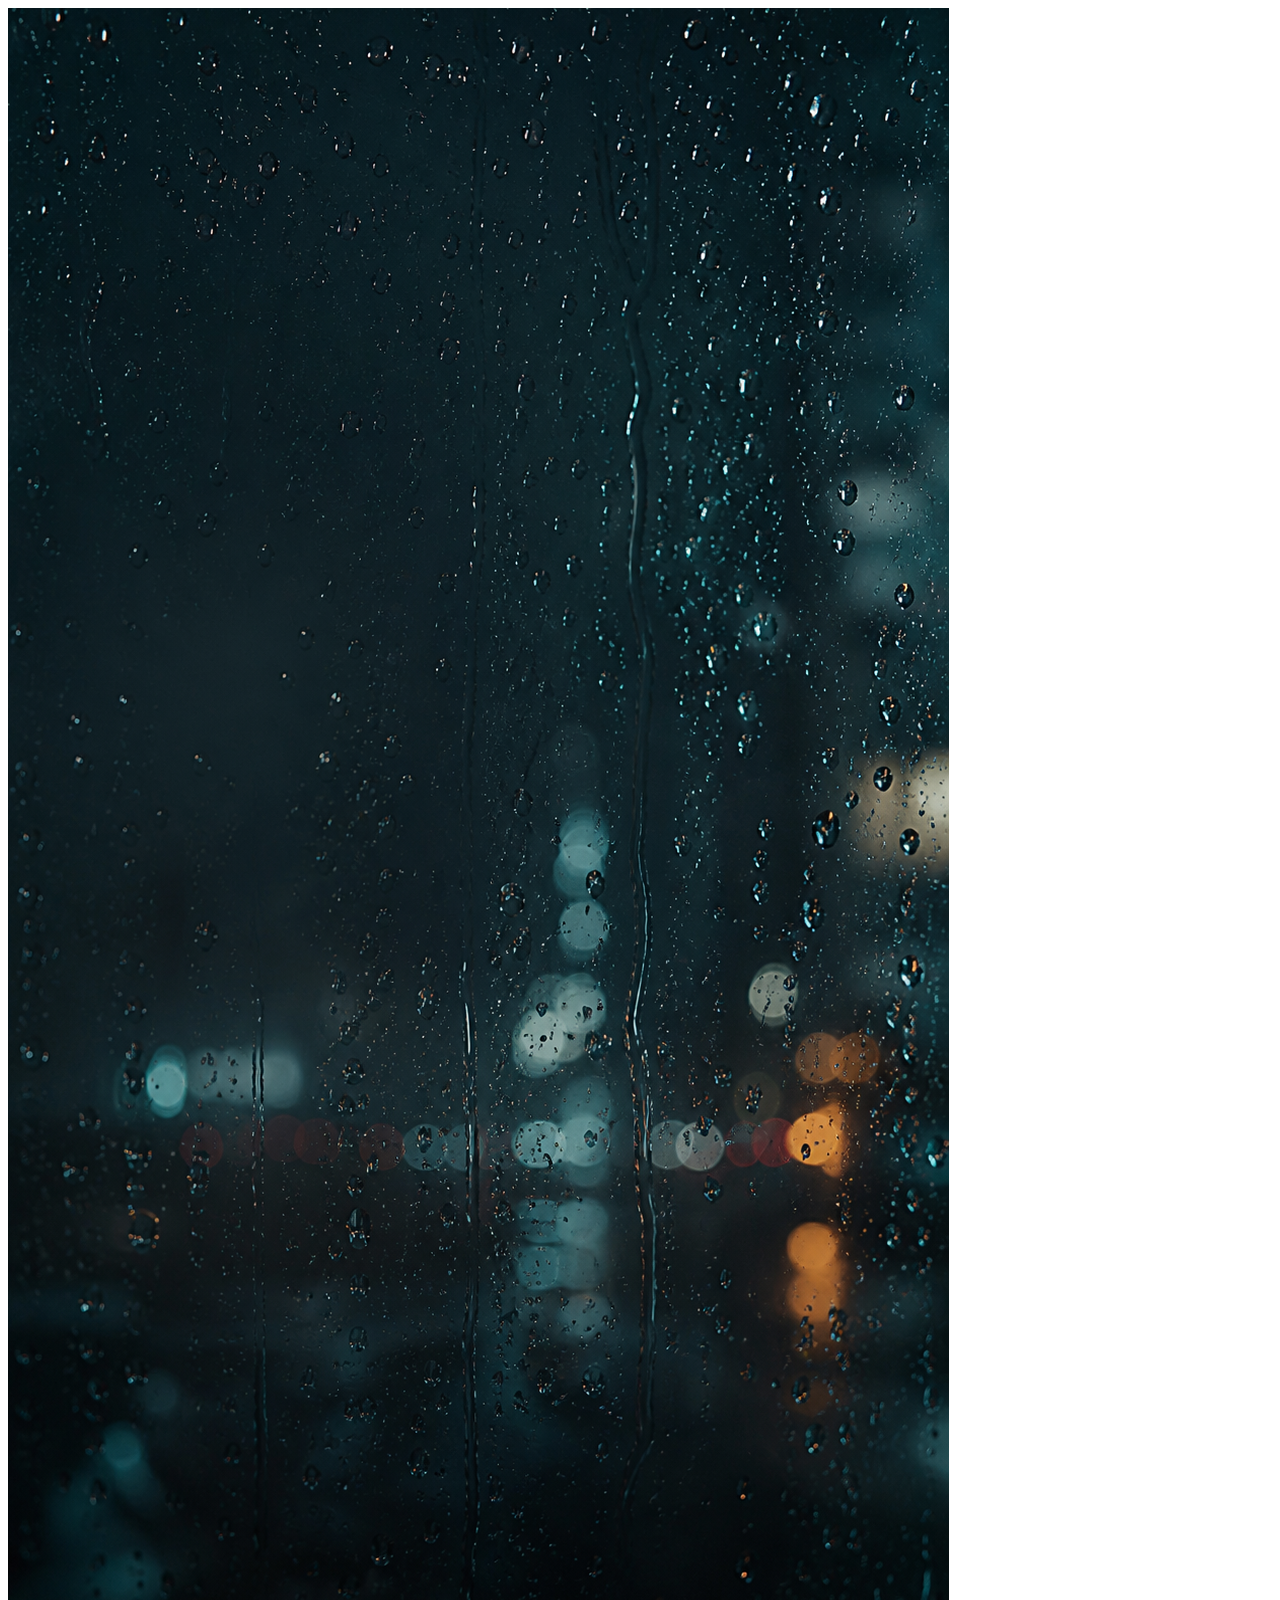
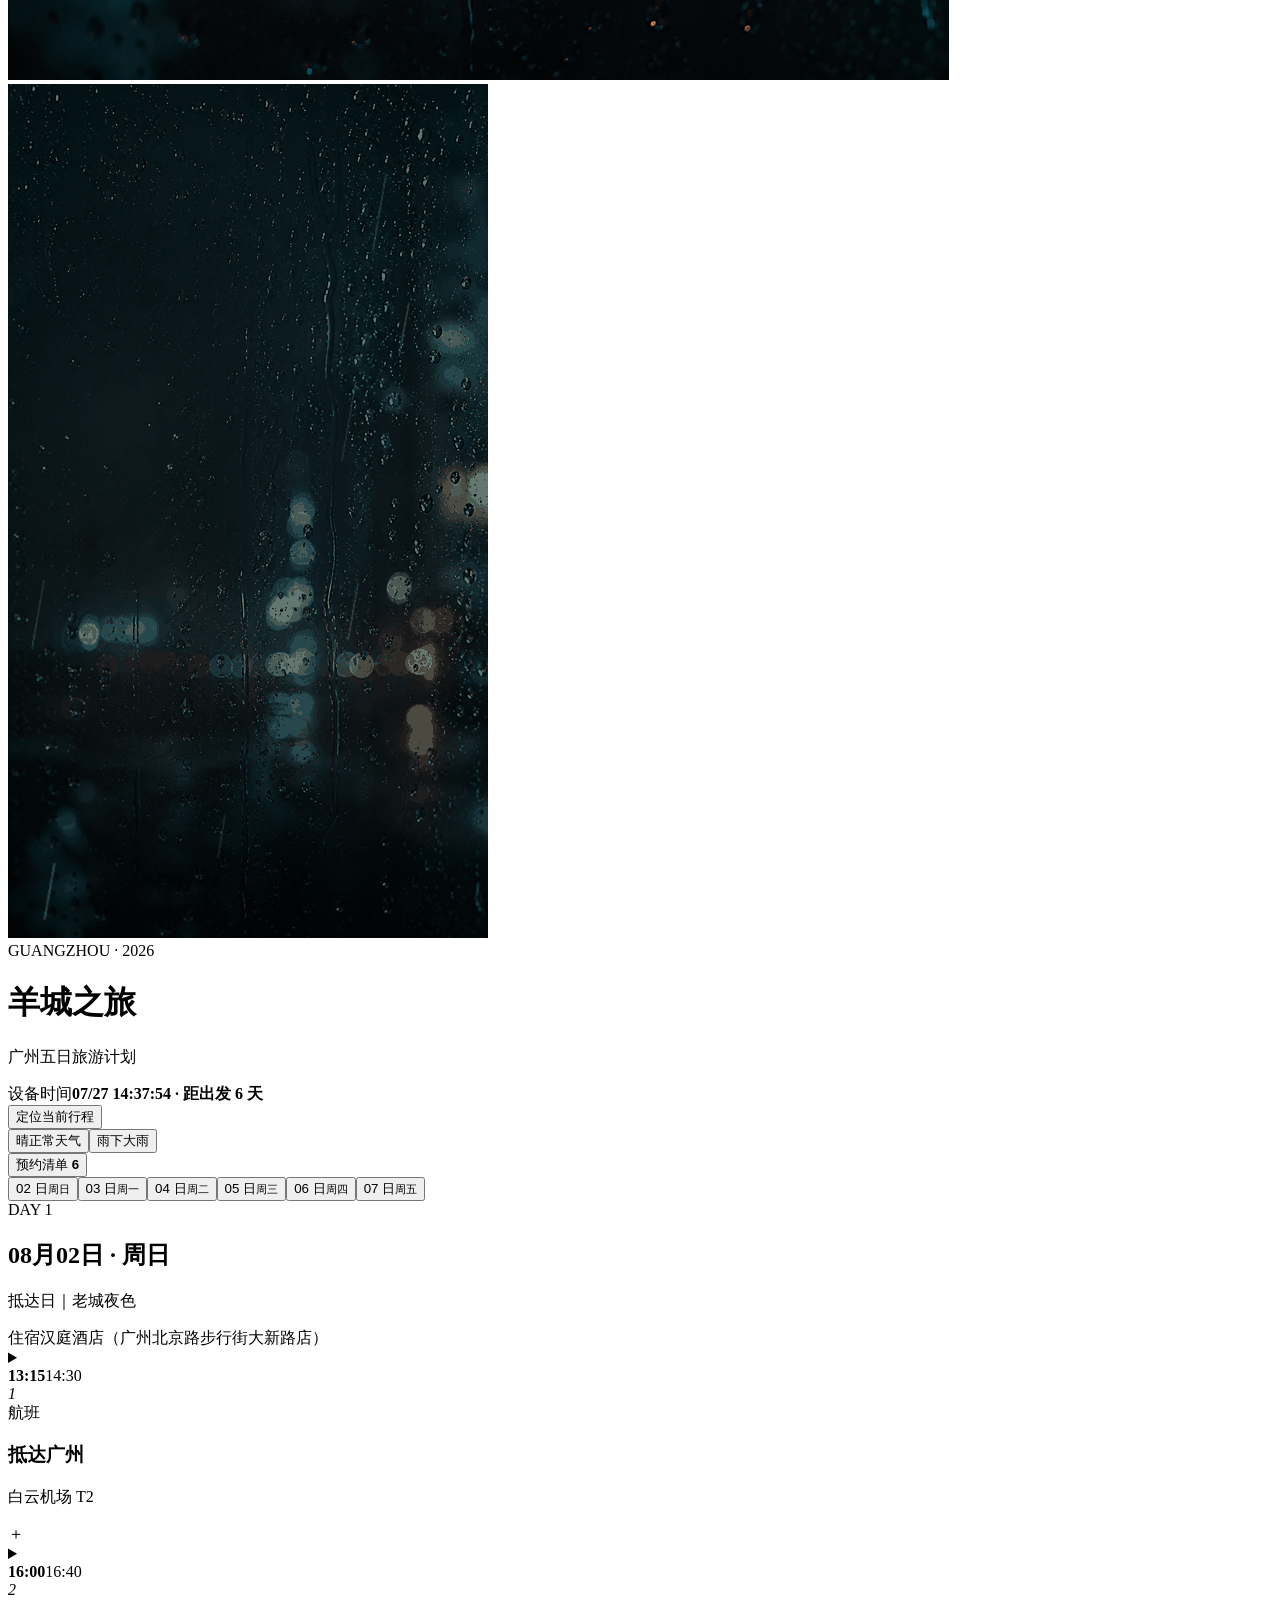
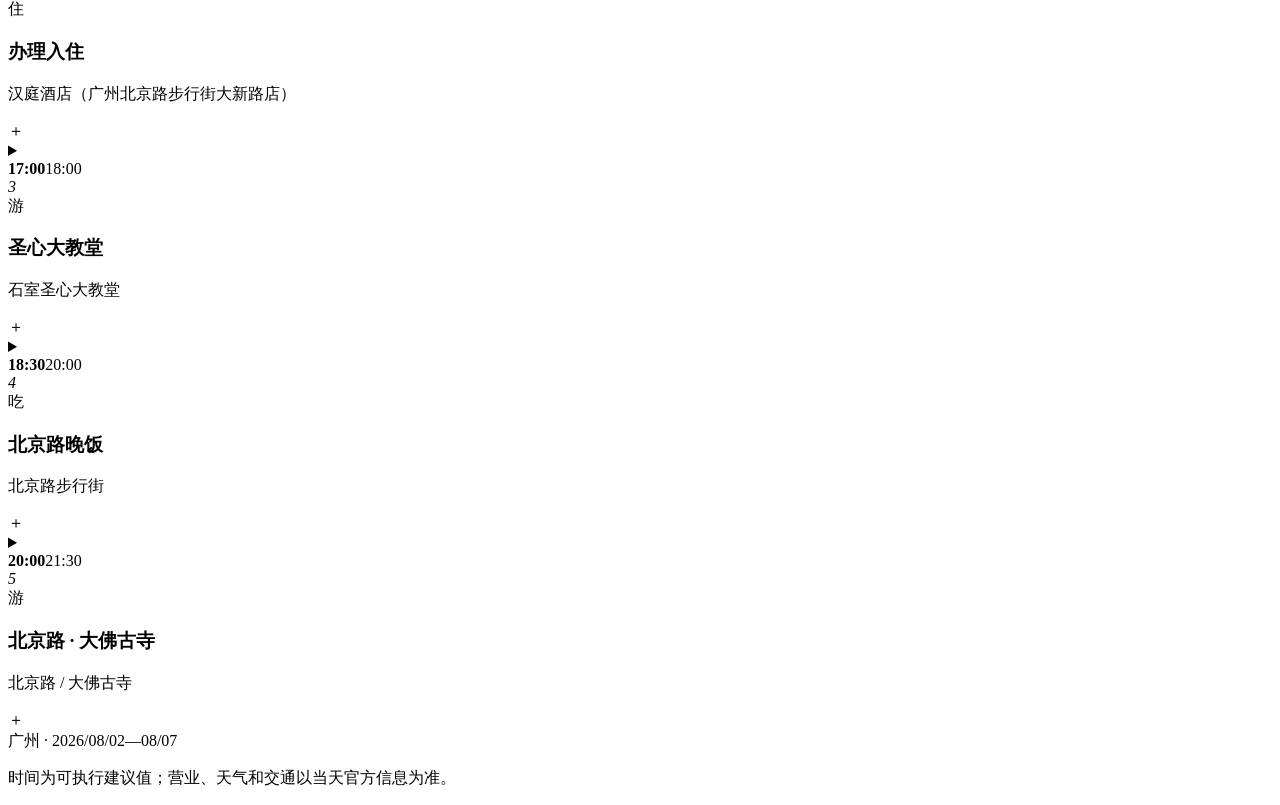
==== commit edc9d4f3: "Publish Guangzhou interactive travel guide" ====
--- a/docs/index.html
+++ b/docs/index.html
@@ -1,3 +1,3 @@
-﻿<!DOCTYPE html><html lang="zh-CN"><head><meta charSet="utf-8"/><meta name="viewport" content="width=device-width, initial-scale=1"/><link rel="preload" as="image" href="./rain-window-v1.png"/><link rel="preload" as="image" href="./rain-window-loop-v1.gif"/><link rel="stylesheet" href="/guangzhou-trip-2026/assets/index-BPxHb4oF.css" data-rsc-css-href="/guangzhou-trip-2026/assets/index-BPxHb4oF.css" data-precedence="vite-rsc/importer-resources"/><link rel="preload" href="/guangzhou-trip-2026/styles.css" as="style"/><link rel="modulepreload" href="/guangzhou-trip-2026/assets/layout-segment-context-Cm3R5QKT.js" crossorigin=""/><link rel="modulepreload" href="/guangzhou-trip-2026/assets/rolldown-runtime-S-ySWqyJ.js" crossorigin=""/><link rel="modulepreload" href="/guangzhou-trip-2026/assets/index-CP8Jyj7E.js" crossorigin=""/><link rel="modulepreload" href="/guangzhou-trip-2026/assets/framework-DjPHiq1u.js" crossorigin=""/><link rel="modulepreload" href="/guangzhou-trip-2026/assets/page-rLevxvu_.js" crossorigin=""/><title>羊城之旅｜广州五日旅游计划</title><meta name="description" content="正常天气与大雨天气双方案的广州五日手机互动旅游计划"/><meta property="og:title" content="羊城之旅｜广州五日旅游计划"/><meta property="og:description" content="正常天气与大雨天气双方案的广州五日手机互动旅游计划"/><meta property="og:type" content="website"/><meta property="og:image" content="https://tripgz.gqtrashbin.design/og.png"/><meta property="og:image:width" content="1200"/><meta property="og:image:height" content="630"/><meta property="og:image:alt" content="羊城之旅｜广州五日旅游计划"/><meta name="twitter:card" content="summary_large_image"/><meta name="twitter:title" content="羊城之旅｜广州五日旅游计划"/><meta name="twitter:description" content="正常天气与大雨天气双方案的广州五日手机互动旅游计划"/><meta name="twitter:image" content="https://tripgz.gqtrashbin.design/og.png"/><link rel="stylesheet" href="/guangzhou-trip-2026/styles.css"/><script>self.__VINEXT_RSC_PARAMS__={}</script><script>self.__VINEXT_RSC_NAV__={"pathname":"/","searchParams":[]}</script><link rel="modulepreload" href="/guangzhou-trip-2026/assets/index-CP8Jyj7E.js" />
-</head><body><main class="weather-page weather-sun"><div class="weather-scene" aria-hidden="true"><div class="sun-orb"></div><div class="sun-haze sun-haze-one"></div><div class="sun-haze sun-haze-two"></div><img class="rain-still" src="./rain-window-v1.png" alt=""/><img class="rain-animation" src="./rain-window-loop-v1.gif" alt=""/><div class="rain-mist"></div><div class="rain-layer rain-far"></div><div class="rain-layer rain-mid"></div><div class="rain-layer rain-near"></div><div class="rain-layer rain-fast"></div><div class="rain-layer rain-streaks"></div><div class="rain-layer rain-static"></div></div><div class="weather-content"><header class="hero"><div class="hero-glow"></div><div class="eyebrow"><span class="live-dot"></span> GUANGZHOU · 2026</div><h1>羊城之旅</h1><p class="hero-copy">广州五日旅游计划</p><div class="status-card"><div><span class="muted">设备时间</span><strong>07/27 14:13:01 · 距出发 6 天</strong></div><button type="button">定位当前行程</button><div class="progress-track" aria-label="总行程进度 0%"><span style="width:0%"></span></div></div></header><div class="mode-wrap"><nav class="mode-switch" aria-label="天气方案切换"><button class="active" aria-pressed="true"><span>晴</span>正常天气</button><button class="" aria-pressed="false"><span>雨</span>下大雨</button></nav><button class="booking-button" aria-expanded="false">预约清单 <b>6</b></button></div><nav class="day-tabs" aria-label="选择日期"><button class="active"><span>02<!-- --> 日</span><small>周日</small></button><button class=""><span>03<!-- --> 日</span><small>周一</small></button><button class=""><span>04<!-- --> 日</span><small>周二</small></button><button class=""><span>05<!-- --> 日</span><small>周三</small></button><button class=""><span>06<!-- --> 日</span><small>周四</small></button><button class=""><span>07<!-- --> 日</span><small>周五</small></button></nav><section class="itinerary" aria-live="polite"><div><div class="day-heading"><div><span class="section-kicker">DAY <!-- -->1</span><h2>08月02<!-- -->日 · <!-- -->周日</h2><p>抵达日｜老城夜色</p></div></div><div class="hotel-line"><span>住宿</span>汉庭酒店（广州北京路步行街大新路店）</div><div class="timeline"><details class="stop upcoming"><summary><div class="time"><strong>13:15</strong><span>14:30</span></div><div class="rail"><i>1</i></div><div class="stop-main"><div class="stop-topline"><span class="kind flight">航班</span></div><h3>抵达广州</h3><p>白云机场 T2</p></div><span class="chevron">＋</span></summary><div class="stop-detail"><p>取行李后乘地铁或网约车前往酒店；预留约 90 分钟进城。</p><a href="baidumap://map/geocoder?address=%E7%99%BD%E4%BA%91%E6%9C%BA%E5%9C%BA%20T2&amp;src=webapp.guangzhou-guide">在百度地图 App 打开 ↗</a></div></details><details class="stop upcoming"><summary><div class="time"><strong>16:00</strong><span>16:40</span></div><div class="rail"><i>2</i></div><div class="stop-main"><div class="stop-topline"><span class="kind hotel">住</span></div><h3>办理入住</h3><p>汉庭酒店（广州北京路步行街大新路店）</p></div><span class="chevron">＋</span></summary><div class="stop-detail"><p>放行李、补水，轻装出发。</p><a href="baidumap://map/geocoder?address=%E6%B1%89%E5%BA%AD%E9%85%92%E5%BA%97%EF%BC%88%E5%B9%BF%E5%B7%9E%E5%8C%97%E4%BA%AC%E8%B7%AF%E6%AD%A5%E8%A1%8C%E8%A1%97%E5%A4%A7%E6%96%B0%E8%B7%AF%E5%BA%97%EF%BC%89&amp;src=webapp.guangzhou-guide">在百度地图 App 打开 ↗</a></div></details><details class="stop upcoming"><summary><div class="time"><strong>17:00</strong><span>18:00</span></div><div class="rail"><i>3</i></div><div class="stop-main"><div class="stop-topline"><span class="kind visit">游</span></div><h3>圣心大教堂</h3><p>石室圣心大教堂</p></div><span class="chevron">＋</span></summary><div class="stop-detail"><p>看双尖塔与石砌立面；如现场暂停开放，则只看外观后提前去北京路。</p><a href="baidumap://map/geocoder?address=%E7%9F%B3%E5%AE%A4%E5%9C%A3%E5%BF%83%E5%A4%A7%E6%95%99%E5%A0%82&amp;src=webapp.guangzhou-guide">在百度地图 App 打开 ↗</a></div></details><details class="stop upcoming"><summary><div class="time"><strong>18:30</strong><span>20:00</span></div><div class="rail"><i>4</i></div><div class="stop-main"><div class="stop-topline"><span class="kind food">吃</span></div><h3>北京路晚饭</h3><p>北京路步行街</p></div><span class="chevron">＋</span></summary><div class="stop-detail"><p>第一顿以粤菜为主，三人共享更容易多尝几样。</p><div class="chips"><span>备选</span><em>大鸽饭</em><em>九大簋</em></div><a href="baidumap://map/geocoder?address=%E5%8C%97%E4%BA%AC%E8%B7%AF%E6%AD%A5%E8%A1%8C%E8%A1%97&amp;src=webapp.guangzhou-guide">在百度地图 App 打开 ↗</a></div></details><details class="stop upcoming"><summary><div class="time"><strong>20:00</strong><span>21:30</span></div><div class="rail"><i>5</i></div><div class="stop-main"><div class="stop-topline"><span class="kind visit">游</span></div><h3>北京路 · 大佛古寺</h3><p>北京路 / 大佛古寺</p></div><span class="chevron">＋</span></summary><div class="stop-detail"><p>饭后看千年古道遗址与大佛古寺夜景，不赶场。</p><a href="baidumap://map/geocoder?address=%E5%8C%97%E4%BA%AC%E8%B7%AF%20%2F%20%E5%A4%A7%E4%BD%9B%E5%8F%A4%E5%AF%BA&amp;src=webapp.guangzhou-guide">在百度地图 App 打开 ↗</a></div></details></div></div></section><footer><span>广州 · 2026/08/02—08/07</span><p>时间为可执行建议值；营业、天气和交通以当天官方信息为准。</p></footer></div></main><script id="_R_">import("/guangzhou-trip-2026/assets/index-CP8Jyj7E.js")</script></body></html><script>self.__VINEXT_RSC_CHUNKS__=self.__VINEXT_RSC_CHUNKS__||[];self.__VINEXT_RSC_CHUNKS__.push("2:I[\"8c0f216c4604\",[],\"Children\",1]\n3:I[\"15c18cfaeeff\",[],\"LayoutSegmentProvider\",1]\n4:I[\"8c0f216c4604\",[],\"Slot\",1]\n5:I[\"593f344dc510\",[],\"RedirectBoundary\",1]\n:HL[\"/guangzhou-trip-2026/assets/index-BPxHb4oF.css\",\"style\"]\n:HL[\"/guangzhou-trip-2026/styles.css\",\"style\"]\n")</script><script>self.__VINEXT_RSC_CHUNKS__=self.__VINEXT_RSC_CHUNKS__||[];self.__VINEXT_RSC_CHUNKS__.push("0:{\"__route\":\"route:/\",\"__interceptionContext\":null,\"__layoutIds\":[\"layout:/\"],\"__rootLayout\":\"/\",\"page:/\":\"$L1\",\"layout:/\":[[[[\"$\",\"link\",\"css:/assets/index-BPxHb4oF.css\",{\"rel\":\"stylesheet\",\"precedence\":\"vite-rsc/importer-resources\",\"href\":\"/guangzhou-trip-2026/assets/index-BPxHb4oF.css\",\"data-rsc-css-href\":\"/guangzhou-trip-2026/assets/index-BPxHb4oF.css\"}],\"$undefined\"],[\"$\",\"html\",null,{\"lang\":\"zh-CN\",\"children\":[[\"$\",\"head\",null,{\"children\":[\"$\",\"link\",null,{\"rel\":\"stylesheet\",\"href\":\"/guangzhou-trip-2026/styles.css\"}]}],[\"$\",\"body\",null,{\"children\":[\"$\",\"$L2\",null,{}]}]]}]],null],\"route:/\":[[[\"$\",\"meta\",null,{\"charSet\":\"utf-8\"}],[[\"$\",\"title\",\"0\",{\"children\":\"羊城之旅｜广州五日旅游计划\"}],[\"$\",\"meta\",\"1\",{\"name\":\"description\",\"content\":\"正常天气与大雨天气双方案的广州五日手机互动旅游计划\"}],[\"$\",\"meta\",\"2\",{\"property\":\"og:title\",\"content\":\"羊城之旅｜广州五日旅游计划\"}],[\"$\",\"meta\",\"3\",{\"property\":\"og:description\",\"content\":\"正常天气与大雨天气双方案的广州五日手机互动旅游计划\"}],[\"$\",\"meta\",\"4\",{\"property\":\"og:type\",\"content\":\"website\"}],[\"$\",\"meta\",\"5\",{\"property\":\"og:image\",\"content\":\"https://tripgz.gqtrashbin.design/og.png\"}],[\"$\",\"meta\",\"6\",{\"property\":\"og:image:width\",\"content\":\"1200\"}],[\"$\",\"meta\",\"7\",{\"property\":\"og:image:height\",\"content\":\"630\"}],[\"$\",\"meta\",\"8\",{\"property\":\"og:image:alt\",\"content\":\"羊城之旅｜广州五日旅游计划\"}],[\"$\",\"meta\",\"9\",{\"name\":\"twitter:card\",\"content\":\"summary_large_image\"}],[\"$\",\"meta\",\"10\",{\"name\":\"twitter:title\",\"content\":\"羊城之旅｜广州五日旅游计划\"}],[\"$\",\"meta\",\"11\",{\"name\":\"twitter:description\",\"content\":\"正常天气与大雨天气双方案的广州五日手机互动旅游计划\"}],[\"$\",\"meta\",\"12\",{\"name\":\"twitter:image\",\"content\":\"https://tripgz.gqtrashbin.design/og.png\"}]],[[\"$\",\"meta\",\"0\",{\"name\":\"viewport\",\"content\":\"width=device-width, initial-scale=1\"}]]],[\"$\",\"$L3\",null,{\"segmentMap\":{\"children\":[]},\"children\":[\"$\",\"$L4\",null,{\"id\":\"layout:/\",\"parallelSlots\":\"$undefined\",\"children\":[\"$\",\"$L5\",null,{\"children\":[\"$\",\"$L3\",null,{\"segmentMap\":{\"children\":[]},\"children\":[\"$\",\"$L4\",null,{\"id\":\"page:/\"}]}]}]}]}]],\"__layoutFlags\":{\"layout:/\":\"s\"},\"__artifactCompatibility\":{\"schemaVersion\":1,\"graphVersion\":\"app-route-graph:4uhn5s1wvoptc\",\"deploymentVersion\":\"9c1d04fc-54e3-4428-b89f-af4d07ae3cdd\",\"appElementsSchemaVersion\":1,\"rscPayloadSchemaVersion\":1,\"rootBoundaryId\":\"/\",\"renderEpoch\":null}}\n")</script><script>self.__VINEXT_RSC_CHUNKS__=self.__VINEXT_RSC_CHUNKS__||[];self.__VINEXT_RSC_CHUNKS__.push("6:I[\"6efdf509a785\",[],\"default\",1]\n1:[\"$\",\"$L6\",null,{\"params\":\"$@7\",\"searchParams\":\"$@8\"}]\n")</script><script>self.__VINEXT_RSC_CHUNKS__=self.__VINEXT_RSC_CHUNKS__||[];self.__VINEXT_RSC_CHUNKS__.push("7:{}\n8:{}\n")</script><script>self.__VINEXT_RSC_DONE__=true</script>
+﻿<!DOCTYPE html><html lang="zh-CN"><head><meta charSet="utf-8"/><meta name="viewport" content="width=device-width, initial-scale=1"/><link rel="preload" as="image" href="./rain-window-v1.png"/><link rel="preload" as="image" href="./rain-window-loop-v1.gif"/><link rel="stylesheet" href="/guangzhou-trip-2026/assets/index-UFWd7aap.css" data-rsc-css-href="/guangzhou-trip-2026/assets/index-UFWd7aap.css" data-precedence="vite-rsc/importer-resources"/><link rel="preload" href="/guangzhou-trip-2026/styles.css" as="style"/><link rel="modulepreload" href="/guangzhou-trip-2026/assets/layout-segment-context-Cm3R5QKT.js" crossorigin=""/><link rel="modulepreload" href="/guangzhou-trip-2026/assets/rolldown-runtime-S-ySWqyJ.js" crossorigin=""/><link rel="modulepreload" href="/guangzhou-trip-2026/assets/index-CP8Jyj7E.js" crossorigin=""/><link rel="modulepreload" href="/guangzhou-trip-2026/assets/framework-DjPHiq1u.js" crossorigin=""/><link rel="modulepreload" href="/guangzhou-trip-2026/assets/page-rLevxvu_.js" crossorigin=""/><title>羊城之旅｜广州五日旅游计划</title><meta name="description" content="正常天气与大雨天气双方案的广州五日手机互动旅游计划"/><meta property="og:title" content="羊城之旅｜广州五日旅游计划"/><meta property="og:description" content="正常天气与大雨天气双方案的广州五日手机互动旅游计划"/><meta property="og:type" content="website"/><meta property="og:image" content="https://127.0.0.1:4187/og.png"/><meta property="og:image:width" content="1200"/><meta property="og:image:height" content="630"/><meta property="og:image:alt" content="羊城之旅｜广州五日旅游计划"/><meta name="twitter:card" content="summary_large_image"/><meta name="twitter:title" content="羊城之旅｜广州五日旅游计划"/><meta name="twitter:description" content="正常天气与大雨天气双方案的广州五日手机互动旅游计划"/><meta name="twitter:image" content="https://127.0.0.1:4187/og.png"/><link rel="stylesheet" href="/guangzhou-trip-2026/styles.css"/><script>self.__VINEXT_RSC_PARAMS__={}</script><script>self.__VINEXT_RSC_NAV__={"pathname":"/","searchParams":[]}</script><link rel="modulepreload" href="/guangzhou-trip-2026/assets/index-CP8Jyj7E.js" />
+</head><body><main class="weather-page weather-sun"><div class="weather-scene" aria-hidden="true"><div class="sun-orb"></div><div class="sun-haze sun-haze-one"></div><div class="sun-haze sun-haze-two"></div><img class="rain-still" src="./rain-window-v1.png" alt=""/><img class="rain-animation" src="./rain-window-loop-v1.gif" alt=""/><div class="rain-mist"></div><div class="rain-layer rain-far"></div><div class="rain-layer rain-mid"></div><div class="rain-layer rain-near"></div><div class="rain-layer rain-fast"></div><div class="rain-layer rain-streaks"></div><div class="rain-layer rain-static"></div></div><div class="weather-content"><header class="hero"><div class="hero-glow"></div><div class="eyebrow"><span class="live-dot"></span> GUANGZHOU · 2026</div><h1>羊城之旅</h1><p class="hero-copy">广州五日旅游计划</p><div class="status-card"><div><span class="muted">设备时间</span><strong>07/27 14:37:54 · 距出发 6 天</strong></div><button type="button">定位当前行程</button><div class="progress-track" aria-label="总行程进度 0%"><span style="width:0%"></span></div></div></header><div class="mode-wrap"><nav class="mode-switch" aria-label="天气方案切换"><button class="active" aria-pressed="true"><span>晴</span>正常天气</button><button class="" aria-pressed="false"><span>雨</span>下大雨</button></nav><button class="booking-button" aria-expanded="false">预约清单 <b>6</b></button></div><nav class="day-tabs" aria-label="选择日期"><button class="active"><span>02<!-- --> 日</span><small>周日</small></button><button class=""><span>03<!-- --> 日</span><small>周一</small></button><button class=""><span>04<!-- --> 日</span><small>周二</small></button><button class=""><span>05<!-- --> 日</span><small>周三</small></button><button class=""><span>06<!-- --> 日</span><small>周四</small></button><button class=""><span>07<!-- --> 日</span><small>周五</small></button></nav><section class="itinerary" aria-live="polite"><div><div class="day-heading"><div><span class="section-kicker">DAY <!-- -->1</span><h2>08月02<!-- -->日 · <!-- -->周日</h2><p>抵达日｜老城夜色</p></div></div><div class="hotel-line"><span>住宿</span>汉庭酒店（广州北京路步行街大新路店）</div><div class="timeline"><details class="stop upcoming"><summary><div class="time"><strong>13:15</strong><span>14:30</span></div><div class="rail"><i>1</i></div><div class="stop-main"><div class="stop-topline"><span class="kind flight">航班</span></div><h3>抵达广州</h3><p>白云机场 T2</p></div><span class="chevron">＋</span></summary><div class="stop-detail"><p>取行李后乘地铁或网约车前往酒店；预留约 90 分钟进城。</p><a href="baidumap://map/geocoder?address=%E7%99%BD%E4%BA%91%E6%9C%BA%E5%9C%BA%20T2&amp;src=webapp.guangzhou-guide">在百度地图 App 打开 ↗</a></div></details><details class="stop upcoming"><summary><div class="time"><strong>16:00</strong><span>16:40</span></div><div class="rail"><i>2</i></div><div class="stop-main"><div class="stop-topline"><span class="kind hotel">住</span></div><h3>办理入住</h3><p>汉庭酒店（广州北京路步行街大新路店）</p></div><span class="chevron">＋</span></summary><div class="stop-detail"><p>放行李、补水，轻装出发。</p><a href="baidumap://map/geocoder?address=%E6%B1%89%E5%BA%AD%E9%85%92%E5%BA%97%EF%BC%88%E5%B9%BF%E5%B7%9E%E5%8C%97%E4%BA%AC%E8%B7%AF%E6%AD%A5%E8%A1%8C%E8%A1%97%E5%A4%A7%E6%96%B0%E8%B7%AF%E5%BA%97%EF%BC%89&amp;src=webapp.guangzhou-guide">在百度地图 App 打开 ↗</a></div></details><details class="stop upcoming"><summary><div class="time"><strong>17:00</strong><span>18:00</span></div><div class="rail"><i>3</i></div><div class="stop-main"><div class="stop-topline"><span class="kind visit">游</span></div><h3>圣心大教堂</h3><p>石室圣心大教堂</p></div><span class="chevron">＋</span></summary><div class="stop-detail"><p>看双尖塔与石砌立面；如现场暂停开放，则只看外观后提前去北京路。</p><a href="baidumap://map/geocoder?address=%E7%9F%B3%E5%AE%A4%E5%9C%A3%E5%BF%83%E5%A4%A7%E6%95%99%E5%A0%82&amp;src=webapp.guangzhou-guide">在百度地图 App 打开 ↗</a></div></details><details class="stop upcoming"><summary><div class="time"><strong>18:30</strong><span>20:00</span></div><div class="rail"><i>4</i></div><div class="stop-main"><div class="stop-topline"><span class="kind food">吃</span></div><h3>北京路晚饭</h3><p>北京路步行街</p></div><span class="chevron">＋</span></summary><div class="stop-detail"><p>第一顿以粤菜为主，三人共享更容易多尝几样。</p><div class="chips"><span>备选</span><em>大鸽饭</em><em>九大簋</em></div><a href="baidumap://map/geocoder?address=%E5%8C%97%E4%BA%AC%E8%B7%AF%E6%AD%A5%E8%A1%8C%E8%A1%97&amp;src=webapp.guangzhou-guide">在百度地图 App 打开 ↗</a></div></details><details class="stop upcoming"><summary><div class="time"><strong>20:00</strong><span>21:30</span></div><div class="rail"><i>5</i></div><div class="stop-main"><div class="stop-topline"><span class="kind visit">游</span></div><h3>北京路 · 大佛古寺</h3><p>北京路 / 大佛古寺</p></div><span class="chevron">＋</span></summary><div class="stop-detail"><p>饭后看千年古道遗址与大佛古寺夜景，不赶场。</p><a href="baidumap://map/geocoder?address=%E5%8C%97%E4%BA%AC%E8%B7%AF%20%2F%20%E5%A4%A7%E4%BD%9B%E5%8F%A4%E5%AF%BA&amp;src=webapp.guangzhou-guide">在百度地图 App 打开 ↗</a></div></details></div></div></section><footer><span>广州 · 2026/08/02—08/07</span><p>时间为可执行建议值；营业、天气和交通以当天官方信息为准。</p></footer></div></main><script id="_R_">import("/guangzhou-trip-2026/assets/index-CP8Jyj7E.js")</script></body></html><script>self.__VINEXT_RSC_CHUNKS__=self.__VINEXT_RSC_CHUNKS__||[];self.__VINEXT_RSC_CHUNKS__.push("2:I[\"8c0f216c4604\",[],\"Children\",1]\n3:I[\"15c18cfaeeff\",[],\"LayoutSegmentProvider\",1]\n4:I[\"8c0f216c4604\",[],\"Slot\",1]\n5:I[\"593f344dc510\",[],\"RedirectBoundary\",1]\n:HL[\"/guangzhou-trip-2026/assets/index-UFWd7aap.css\",\"style\"]\n:HL[\"/guangzhou-trip-2026/styles.css\",\"style\"]\n")</script><script>self.__VINEXT_RSC_CHUNKS__=self.__VINEXT_RSC_CHUNKS__||[];self.__VINEXT_RSC_CHUNKS__.push("0:{\"__route\":\"route:/\",\"__interceptionContext\":null,\"__layoutIds\":[\"layout:/\"],\"__rootLayout\":\"/\",\"page:/\":\"$L1\",\"layout:/\":[[[[\"$\",\"link\",\"css:/assets/index-UFWd7aap.css\",{\"rel\":\"stylesheet\",\"precedence\":\"vite-rsc/importer-resources\",\"href\":\"/guangzhou-trip-2026/assets/index-UFWd7aap.css\",\"data-rsc-css-href\":\"/guangzhou-trip-2026/assets/index-UFWd7aap.css\"}],\"$undefined\"],[\"$\",\"html\",null,{\"lang\":\"zh-CN\",\"children\":[[\"$\",\"head\",null,{\"children\":[\"$\",\"link\",null,{\"rel\":\"stylesheet\",\"href\":\"/guangzhou-trip-2026/styles.css\"}]}],[\"$\",\"body\",null,{\"children\":[\"$\",\"$L2\",null,{}]}]]}]],null],\"route:/\":[[[\"$\",\"meta\",null,{\"charSet\":\"utf-8\"}],[[\"$\",\"title\",\"0\",{\"children\":\"羊城之旅｜广州五日旅游计划\"}],[\"$\",\"meta\",\"1\",{\"name\":\"description\",\"content\":\"正常天气与大雨天气双方案的广州五日手机互动旅游计划\"}],[\"$\",\"meta\",\"2\",{\"property\":\"og:title\",\"content\":\"羊城之旅｜广州五日旅游计划\"}],[\"$\",\"meta\",\"3\",{\"property\":\"og:description\",\"content\":\"正常天气与大雨天气双方案的广州五日手机互动旅游计划\"}],[\"$\",\"meta\",\"4\",{\"property\":\"og:type\",\"content\":\"website\"}],[\"$\",\"meta\",\"5\",{\"property\":\"og:image\",\"content\":\"https://127.0.0.1:4187/og.png\"}],[\"$\",\"meta\",\"6\",{\"property\":\"og:image:width\",\"content\":\"1200\"}],[\"$\",\"meta\",\"7\",{\"property\":\"og:image:height\",\"content\":\"630\"}],[\"$\",\"meta\",\"8\",{\"property\":\"og:image:alt\",\"content\":\"羊城之旅｜广州五日旅游计划\"}],[\"$\",\"meta\",\"9\",{\"name\":\"twitter:card\",\"content\":\"summary_large_image\"}],[\"$\",\"meta\",\"10\",{\"name\":\"twitter:title\",\"content\":\"羊城之旅｜广州五日旅游计划\"}],[\"$\",\"meta\",\"11\",{\"name\":\"twitter:description\",\"content\":\"正常天气与大雨天气双方案的广州五日手机互动旅游计划\"}],[\"$\",\"meta\",\"12\",{\"name\":\"twitter:image\",\"content\":\"https://127.0.0.1:4187/og.png\"}]],[[\"$\",\"meta\",\"0\",{\"name\":\"viewport\",\"content\":\"width=device-width, initial-scale=1\"}]]],[\"$\",\"$L3\",null,{\"segmentMap\":{\"children\":[]},\"children\":[\"$\",\"$L4\",null,{\"id\":\"layout:/\",\"parallelSlots\":\"$undefined\",\"children\":[\"$\",\"$L5\",null,{\"children\":[\"$\",\"$L3\",null,{\"segmentMap\":{\"children\":[]},\"children\":[\"$\",\"$L4\",null,{\"id\":\"page:/\"}]}]}]}]}]],\"__layoutFlags\":{\"layout:/\":\"s\"},\"__artifactCompatibility\":{\"schemaVersion\":1,\"graphVersion\":\"app-route-graph:4uhn5s1wvoptc\",\"deploymentVersion\":\"c4f2033b-8e23-4c26-9554-c740c8d0e5d0\",\"appElementsSchemaVersion\":1,\"rscPayloadSchemaVersion\":1,\"rootBoundaryId\":\"/\",\"renderEpoch\":null}}\n")</script><script>self.__VINEXT_RSC_CHUNKS__=self.__VINEXT_RSC_CHUNKS__||[];self.__VINEXT_RSC_CHUNKS__.push("6:I[\"6efdf509a785\",[],\"default\",1]\n1:[\"$\",\"$L6\",null,{\"params\":\"$@7\",\"searchParams\":\"$@8\"}]\n")</script><script>self.__VINEXT_RSC_CHUNKS__=self.__VINEXT_RSC_CHUNKS__||[];self.__VINEXT_RSC_CHUNKS__.push("7:{}\n8:{}\n")</script><script>self.__VINEXT_RSC_DONE__=true</script>
 
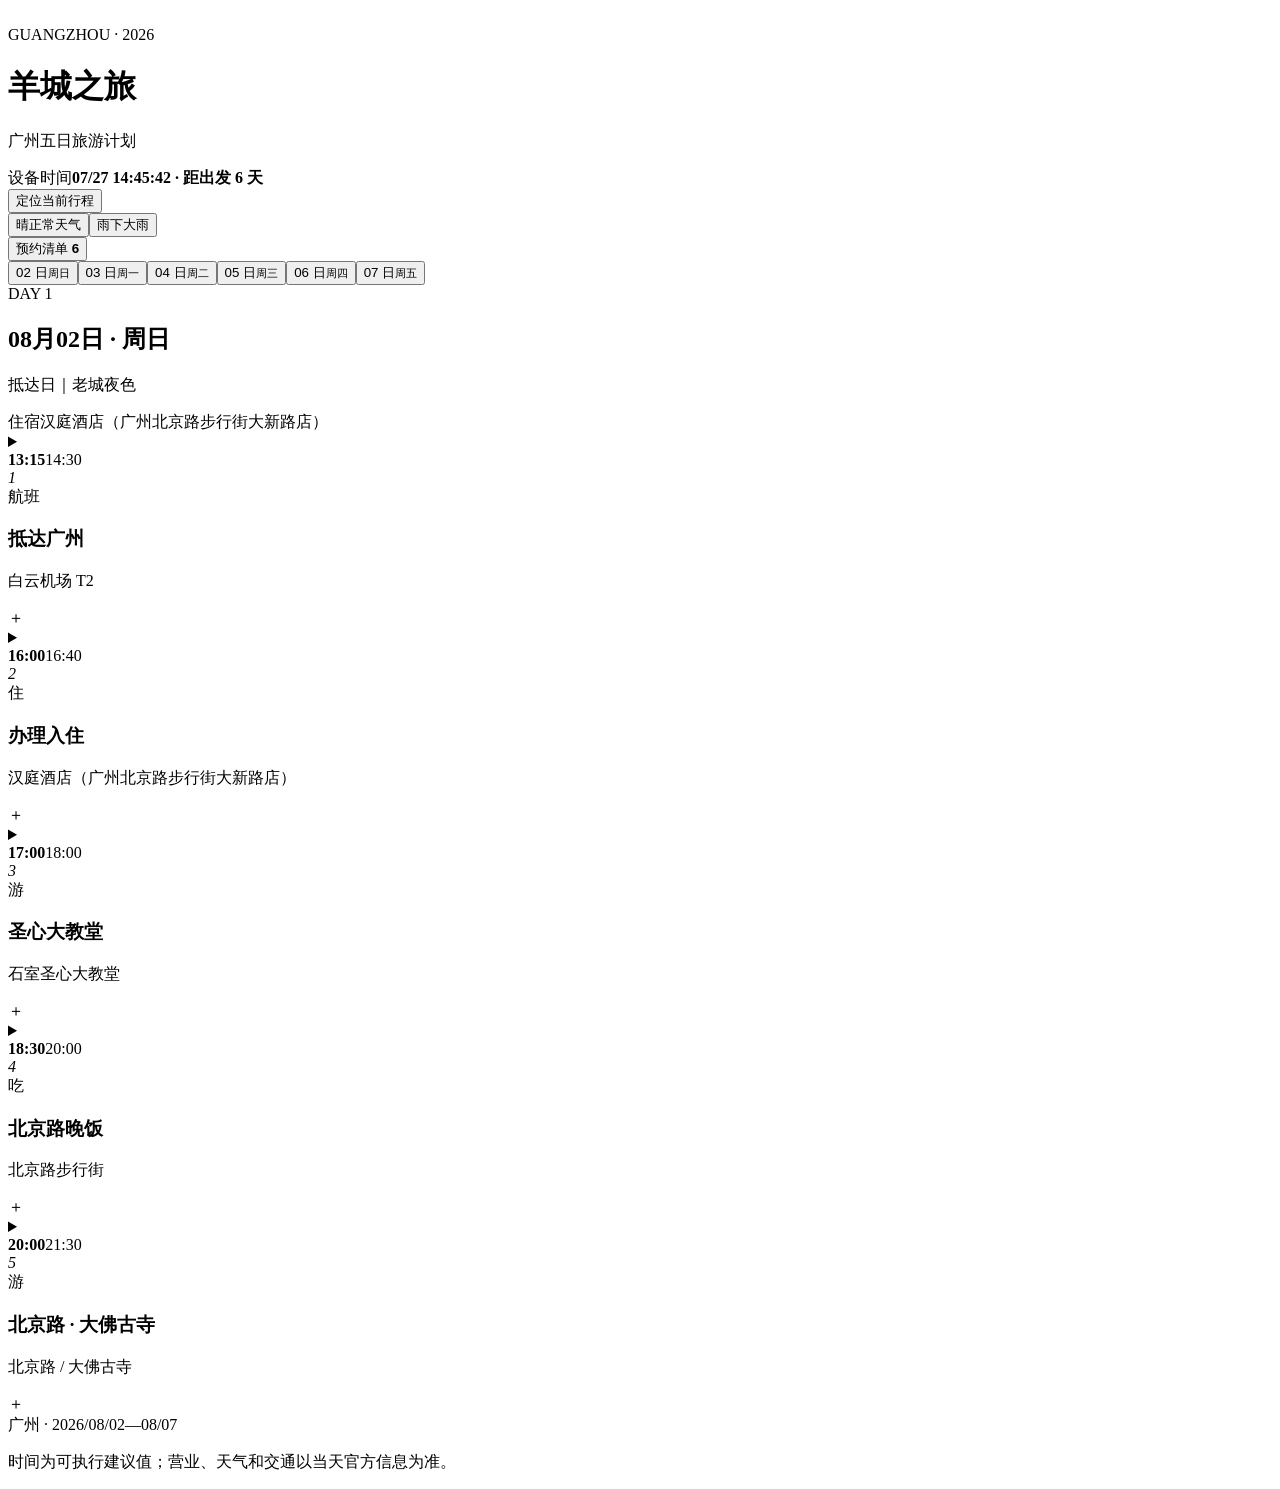
==== commit ab733159: "Publish Guangzhou interactive travel guide" ====
--- a/docs/index.html
+++ b/docs/index.html
@@ -1,3 +1,3 @@
-﻿<!DOCTYPE html><html lang="zh-CN"><head><meta charSet="utf-8"/><meta name="viewport" content="width=device-width, initial-scale=1"/><link rel="preload" as="image" href="./rain-window-v1.png"/><link rel="preload" as="image" href="./rain-window-loop-v1.gif"/><link rel="stylesheet" href="/guangzhou-trip-2026/assets/index-UFWd7aap.css" data-rsc-css-href="/guangzhou-trip-2026/assets/index-UFWd7aap.css" data-precedence="vite-rsc/importer-resources"/><link rel="preload" href="/guangzhou-trip-2026/styles.css" as="style"/><link rel="modulepreload" href="/guangzhou-trip-2026/assets/layout-segment-context-Cm3R5QKT.js" crossorigin=""/><link rel="modulepreload" href="/guangzhou-trip-2026/assets/rolldown-runtime-S-ySWqyJ.js" crossorigin=""/><link rel="modulepreload" href="/guangzhou-trip-2026/assets/index-CP8Jyj7E.js" crossorigin=""/><link rel="modulepreload" href="/guangzhou-trip-2026/assets/framework-DjPHiq1u.js" crossorigin=""/><link rel="modulepreload" href="/guangzhou-trip-2026/assets/page-rLevxvu_.js" crossorigin=""/><title>羊城之旅｜广州五日旅游计划</title><meta name="description" content="正常天气与大雨天气双方案的广州五日手机互动旅游计划"/><meta property="og:title" content="羊城之旅｜广州五日旅游计划"/><meta property="og:description" content="正常天气与大雨天气双方案的广州五日手机互动旅游计划"/><meta property="og:type" content="website"/><meta property="og:image" content="https://127.0.0.1:4187/og.png"/><meta property="og:image:width" content="1200"/><meta property="og:image:height" content="630"/><meta property="og:image:alt" content="羊城之旅｜广州五日旅游计划"/><meta name="twitter:card" content="summary_large_image"/><meta name="twitter:title" content="羊城之旅｜广州五日旅游计划"/><meta name="twitter:description" content="正常天气与大雨天气双方案的广州五日手机互动旅游计划"/><meta name="twitter:image" content="https://127.0.0.1:4187/og.png"/><link rel="stylesheet" href="/guangzhou-trip-2026/styles.css"/><script>self.__VINEXT_RSC_PARAMS__={}</script><script>self.__VINEXT_RSC_NAV__={"pathname":"/","searchParams":[]}</script><link rel="modulepreload" href="/guangzhou-trip-2026/assets/index-CP8Jyj7E.js" />
-</head><body><main class="weather-page weather-sun"><div class="weather-scene" aria-hidden="true"><div class="sun-orb"></div><div class="sun-haze sun-haze-one"></div><div class="sun-haze sun-haze-two"></div><img class="rain-still" src="./rain-window-v1.png" alt=""/><img class="rain-animation" src="./rain-window-loop-v1.gif" alt=""/><div class="rain-mist"></div><div class="rain-layer rain-far"></div><div class="rain-layer rain-mid"></div><div class="rain-layer rain-near"></div><div class="rain-layer rain-fast"></div><div class="rain-layer rain-streaks"></div><div class="rain-layer rain-static"></div></div><div class="weather-content"><header class="hero"><div class="hero-glow"></div><div class="eyebrow"><span class="live-dot"></span> GUANGZHOU · 2026</div><h1>羊城之旅</h1><p class="hero-copy">广州五日旅游计划</p><div class="status-card"><div><span class="muted">设备时间</span><strong>07/27 14:37:54 · 距出发 6 天</strong></div><button type="button">定位当前行程</button><div class="progress-track" aria-label="总行程进度 0%"><span style="width:0%"></span></div></div></header><div class="mode-wrap"><nav class="mode-switch" aria-label="天气方案切换"><button class="active" aria-pressed="true"><span>晴</span>正常天气</button><button class="" aria-pressed="false"><span>雨</span>下大雨</button></nav><button class="booking-button" aria-expanded="false">预约清单 <b>6</b></button></div><nav class="day-tabs" aria-label="选择日期"><button class="active"><span>02<!-- --> 日</span><small>周日</small></button><button class=""><span>03<!-- --> 日</span><small>周一</small></button><button class=""><span>04<!-- --> 日</span><small>周二</small></button><button class=""><span>05<!-- --> 日</span><small>周三</small></button><button class=""><span>06<!-- --> 日</span><small>周四</small></button><button class=""><span>07<!-- --> 日</span><small>周五</small></button></nav><section class="itinerary" aria-live="polite"><div><div class="day-heading"><div><span class="section-kicker">DAY <!-- -->1</span><h2>08月02<!-- -->日 · <!-- -->周日</h2><p>抵达日｜老城夜色</p></div></div><div class="hotel-line"><span>住宿</span>汉庭酒店（广州北京路步行街大新路店）</div><div class="timeline"><details class="stop upcoming"><summary><div class="time"><strong>13:15</strong><span>14:30</span></div><div class="rail"><i>1</i></div><div class="stop-main"><div class="stop-topline"><span class="kind flight">航班</span></div><h3>抵达广州</h3><p>白云机场 T2</p></div><span class="chevron">＋</span></summary><div class="stop-detail"><p>取行李后乘地铁或网约车前往酒店；预留约 90 分钟进城。</p><a href="baidumap://map/geocoder?address=%E7%99%BD%E4%BA%91%E6%9C%BA%E5%9C%BA%20T2&amp;src=webapp.guangzhou-guide">在百度地图 App 打开 ↗</a></div></details><details class="stop upcoming"><summary><div class="time"><strong>16:00</strong><span>16:40</span></div><div class="rail"><i>2</i></div><div class="stop-main"><div class="stop-topline"><span class="kind hotel">住</span></div><h3>办理入住</h3><p>汉庭酒店（广州北京路步行街大新路店）</p></div><span class="chevron">＋</span></summary><div class="stop-detail"><p>放行李、补水，轻装出发。</p><a href="baidumap://map/geocoder?address=%E6%B1%89%E5%BA%AD%E9%85%92%E5%BA%97%EF%BC%88%E5%B9%BF%E5%B7%9E%E5%8C%97%E4%BA%AC%E8%B7%AF%E6%AD%A5%E8%A1%8C%E8%A1%97%E5%A4%A7%E6%96%B0%E8%B7%AF%E5%BA%97%EF%BC%89&amp;src=webapp.guangzhou-guide">在百度地图 App 打开 ↗</a></div></details><details class="stop upcoming"><summary><div class="time"><strong>17:00</strong><span>18:00</span></div><div class="rail"><i>3</i></div><div class="stop-main"><div class="stop-topline"><span class="kind visit">游</span></div><h3>圣心大教堂</h3><p>石室圣心大教堂</p></div><span class="chevron">＋</span></summary><div class="stop-detail"><p>看双尖塔与石砌立面；如现场暂停开放，则只看外观后提前去北京路。</p><a href="baidumap://map/geocoder?address=%E7%9F%B3%E5%AE%A4%E5%9C%A3%E5%BF%83%E5%A4%A7%E6%95%99%E5%A0%82&amp;src=webapp.guangzhou-guide">在百度地图 App 打开 ↗</a></div></details><details class="stop upcoming"><summary><div class="time"><strong>18:30</strong><span>20:00</span></div><div class="rail"><i>4</i></div><div class="stop-main"><div class="stop-topline"><span class="kind food">吃</span></div><h3>北京路晚饭</h3><p>北京路步行街</p></div><span class="chevron">＋</span></summary><div class="stop-detail"><p>第一顿以粤菜为主，三人共享更容易多尝几样。</p><div class="chips"><span>备选</span><em>大鸽饭</em><em>九大簋</em></div><a href="baidumap://map/geocoder?address=%E5%8C%97%E4%BA%AC%E8%B7%AF%E6%AD%A5%E8%A1%8C%E8%A1%97&amp;src=webapp.guangzhou-guide">在百度地图 App 打开 ↗</a></div></details><details class="stop upcoming"><summary><div class="time"><strong>20:00</strong><span>21:30</span></div><div class="rail"><i>5</i></div><div class="stop-main"><div class="stop-topline"><span class="kind visit">游</span></div><h3>北京路 · 大佛古寺</h3><p>北京路 / 大佛古寺</p></div><span class="chevron">＋</span></summary><div class="stop-detail"><p>饭后看千年古道遗址与大佛古寺夜景，不赶场。</p><a href="baidumap://map/geocoder?address=%E5%8C%97%E4%BA%AC%E8%B7%AF%20%2F%20%E5%A4%A7%E4%BD%9B%E5%8F%A4%E5%AF%BA&amp;src=webapp.guangzhou-guide">在百度地图 App 打开 ↗</a></div></details></div></div></section><footer><span>广州 · 2026/08/02—08/07</span><p>时间为可执行建议值；营业、天气和交通以当天官方信息为准。</p></footer></div></main><script id="_R_">import("/guangzhou-trip-2026/assets/index-CP8Jyj7E.js")</script></body></html><script>self.__VINEXT_RSC_CHUNKS__=self.__VINEXT_RSC_CHUNKS__||[];self.__VINEXT_RSC_CHUNKS__.push("2:I[\"8c0f216c4604\",[],\"Children\",1]\n3:I[\"15c18cfaeeff\",[],\"LayoutSegmentProvider\",1]\n4:I[\"8c0f216c4604\",[],\"Slot\",1]\n5:I[\"593f344dc510\",[],\"RedirectBoundary\",1]\n:HL[\"/guangzhou-trip-2026/assets/index-UFWd7aap.css\",\"style\"]\n:HL[\"/guangzhou-trip-2026/styles.css\",\"style\"]\n")</script><script>self.__VINEXT_RSC_CHUNKS__=self.__VINEXT_RSC_CHUNKS__||[];self.__VINEXT_RSC_CHUNKS__.push("0:{\"__route\":\"route:/\",\"__interceptionContext\":null,\"__layoutIds\":[\"layout:/\"],\"__rootLayout\":\"/\",\"page:/\":\"$L1\",\"layout:/\":[[[[\"$\",\"link\",\"css:/assets/index-UFWd7aap.css\",{\"rel\":\"stylesheet\",\"precedence\":\"vite-rsc/importer-resources\",\"href\":\"/guangzhou-trip-2026/assets/index-UFWd7aap.css\",\"data-rsc-css-href\":\"/guangzhou-trip-2026/assets/index-UFWd7aap.css\"}],\"$undefined\"],[\"$\",\"html\",null,{\"lang\":\"zh-CN\",\"children\":[[\"$\",\"head\",null,{\"children\":[\"$\",\"link\",null,{\"rel\":\"stylesheet\",\"href\":\"/guangzhou-trip-2026/styles.css\"}]}],[\"$\",\"body\",null,{\"children\":[\"$\",\"$L2\",null,{}]}]]}]],null],\"route:/\":[[[\"$\",\"meta\",null,{\"charSet\":\"utf-8\"}],[[\"$\",\"title\",\"0\",{\"children\":\"羊城之旅｜广州五日旅游计划\"}],[\"$\",\"meta\",\"1\",{\"name\":\"description\",\"content\":\"正常天气与大雨天气双方案的广州五日手机互动旅游计划\"}],[\"$\",\"meta\",\"2\",{\"property\":\"og:title\",\"content\":\"羊城之旅｜广州五日旅游计划\"}],[\"$\",\"meta\",\"3\",{\"property\":\"og:description\",\"content\":\"正常天气与大雨天气双方案的广州五日手机互动旅游计划\"}],[\"$\",\"meta\",\"4\",{\"property\":\"og:type\",\"content\":\"website\"}],[\"$\",\"meta\",\"5\",{\"property\":\"og:image\",\"content\":\"https://127.0.0.1:4187/og.png\"}],[\"$\",\"meta\",\"6\",{\"property\":\"og:image:width\",\"content\":\"1200\"}],[\"$\",\"meta\",\"7\",{\"property\":\"og:image:height\",\"content\":\"630\"}],[\"$\",\"meta\",\"8\",{\"property\":\"og:image:alt\",\"content\":\"羊城之旅｜广州五日旅游计划\"}],[\"$\",\"meta\",\"9\",{\"name\":\"twitter:card\",\"content\":\"summary_large_image\"}],[\"$\",\"meta\",\"10\",{\"name\":\"twitter:title\",\"content\":\"羊城之旅｜广州五日旅游计划\"}],[\"$\",\"meta\",\"11\",{\"name\":\"twitter:description\",\"content\":\"正常天气与大雨天气双方案的广州五日手机互动旅游计划\"}],[\"$\",\"meta\",\"12\",{\"name\":\"twitter:image\",\"content\":\"https://127.0.0.1:4187/og.png\"}]],[[\"$\",\"meta\",\"0\",{\"name\":\"viewport\",\"content\":\"width=device-width, initial-scale=1\"}]]],[\"$\",\"$L3\",null,{\"segmentMap\":{\"children\":[]},\"children\":[\"$\",\"$L4\",null,{\"id\":\"layout:/\",\"parallelSlots\":\"$undefined\",\"children\":[\"$\",\"$L5\",null,{\"children\":[\"$\",\"$L3\",null,{\"segmentMap\":{\"children\":[]},\"children\":[\"$\",\"$L4\",null,{\"id\":\"page:/\"}]}]}]}]}]],\"__layoutFlags\":{\"layout:/\":\"s\"},\"__artifactCompatibility\":{\"schemaVersion\":1,\"graphVersion\":\"app-route-graph:4uhn5s1wvoptc\",\"deploymentVersion\":\"c4f2033b-8e23-4c26-9554-c740c8d0e5d0\",\"appElementsSchemaVersion\":1,\"rscPayloadSchemaVersion\":1,\"rootBoundaryId\":\"/\",\"renderEpoch\":null}}\n")</script><script>self.__VINEXT_RSC_CHUNKS__=self.__VINEXT_RSC_CHUNKS__||[];self.__VINEXT_RSC_CHUNKS__.push("6:I[\"6efdf509a785\",[],\"default\",1]\n1:[\"$\",\"$L6\",null,{\"params\":\"$@7\",\"searchParams\":\"$@8\"}]\n")</script><script>self.__VINEXT_RSC_CHUNKS__=self.__VINEXT_RSC_CHUNKS__||[];self.__VINEXT_RSC_CHUNKS__.push("7:{}\n8:{}\n")</script><script>self.__VINEXT_RSC_DONE__=true</script>
+﻿<!DOCTYPE html><html lang="zh-CN"><head><meta charSet="utf-8"/><meta name="viewport" content="width=device-width, initial-scale=1"/><link rel="preload" as="image" href="./guangzhou-trip-2026/rain-window-v1.png"/><link rel="preload" as="image" href="./guangzhou-trip-2026/rain-window-loop-v1.gif"/><link rel="stylesheet" href="/guangzhou-trip-2026/assets/index-DzfLGUQ2.css" data-rsc-css-href="/guangzhou-trip-2026/assets/index-DzfLGUQ2.css" data-precedence="vite-rsc/importer-resources"/><link rel="preload" href="/guangzhou-trip-2026/styles-v3.css" as="style"/><link rel="modulepreload" href="/guangzhou-trip-2026/assets/layout-segment-context-Cm3R5QKT.js" crossorigin=""/><link rel="modulepreload" href="/guangzhou-trip-2026/assets/rolldown-runtime-S-ySWqyJ.js" crossorigin=""/><link rel="modulepreload" href="/guangzhou-trip-2026/assets/index-CP8Jyj7E.js" crossorigin=""/><link rel="modulepreload" href="/guangzhou-trip-2026/assets/framework-DjPHiq1u.js" crossorigin=""/><link rel="modulepreload" href="/guangzhou-trip-2026/assets/page-rLevxvu_.js" crossorigin=""/><title>羊城之旅｜广州五日旅游计划</title><meta name="description" content="正常天气与大雨天气双方案的广州五日手机互动旅游计划"/><meta property="og:title" content="羊城之旅｜广州五日旅游计划"/><meta property="og:description" content="正常天气与大雨天气双方案的广州五日手机互动旅游计划"/><meta property="og:type" content="website"/><meta property="og:image" content="https://tripgz.gqtrashbin.design/og.png"/><meta property="og:image:width" content="1200"/><meta property="og:image:height" content="630"/><meta property="og:image:alt" content="羊城之旅｜广州五日旅游计划"/><meta name="twitter:card" content="summary_large_image"/><meta name="twitter:title" content="羊城之旅｜广州五日旅游计划"/><meta name="twitter:description" content="正常天气与大雨天气双方案的广州五日手机互动旅游计划"/><meta name="twitter:image" content="https://tripgz.gqtrashbin.design/og.png"/><link rel="stylesheet" href="/guangzhou-trip-2026/styles-v3.css"/><script>self.__VINEXT_RSC_PARAMS__={}</script><script>self.__VINEXT_RSC_NAV__={"pathname":"/","searchParams":[]}</script><link rel="modulepreload" href="/guangzhou-trip-2026/assets/index-CP8Jyj7E.js" />
+</head><body><main class="weather-page weather-sun"><div class="weather-scene" aria-hidden="true"><div class="sun-orb"></div><div class="sun-haze sun-haze-one"></div><div class="sun-haze sun-haze-two"></div><img class="rain-still" src="./guangzhou-trip-2026/rain-window-v1.png" alt=""/><img class="rain-animation" src="./guangzhou-trip-2026/rain-window-loop-v1.gif" alt=""/><div class="rain-mist"></div><div class="rain-layer rain-far"></div><div class="rain-layer rain-mid"></div><div class="rain-layer rain-near"></div><div class="rain-layer rain-fast"></div><div class="rain-layer rain-streaks"></div><div class="rain-layer rain-static"></div></div><div class="weather-content"><header class="hero"><div class="hero-glow"></div><div class="eyebrow"><span class="live-dot"></span> GUANGZHOU · 2026</div><h1>羊城之旅</h1><p class="hero-copy">广州五日旅游计划</p><div class="status-card"><div><span class="muted">设备时间</span><strong>07/27 14:45:42 · 距出发 6 天</strong></div><button type="button">定位当前行程</button><div class="progress-track" aria-label="总行程进度 0%"><span style="width:0%"></span></div></div></header><div class="mode-wrap"><nav class="mode-switch" aria-label="天气方案切换"><button class="active" aria-pressed="true"><span>晴</span>正常天气</button><button class="" aria-pressed="false"><span>雨</span>下大雨</button></nav><button class="booking-button" aria-expanded="false">预约清单 <b>6</b></button></div><nav class="day-tabs" aria-label="选择日期"><button class="active"><span>02<!-- --> 日</span><small>周日</small></button><button class=""><span>03<!-- --> 日</span><small>周一</small></button><button class=""><span>04<!-- --> 日</span><small>周二</small></button><button class=""><span>05<!-- --> 日</span><small>周三</small></button><button class=""><span>06<!-- --> 日</span><small>周四</small></button><button class=""><span>07<!-- --> 日</span><small>周五</small></button></nav><section class="itinerary" aria-live="polite"><div><div class="day-heading"><div><span class="section-kicker">DAY <!-- -->1</span><h2>08月02<!-- -->日 · <!-- -->周日</h2><p>抵达日｜老城夜色</p></div></div><div class="hotel-line"><span>住宿</span>汉庭酒店（广州北京路步行街大新路店）</div><div class="timeline"><details class="stop upcoming"><summary><div class="time"><strong>13:15</strong><span>14:30</span></div><div class="rail"><i>1</i></div><div class="stop-main"><div class="stop-topline"><span class="kind flight">航班</span></div><h3>抵达广州</h3><p>白云机场 T2</p></div><span class="chevron">＋</span></summary><div class="stop-detail"><p>取行李后乘地铁或网约车前往酒店；预留约 90 分钟进城。</p><a href="baidumap://map/geocoder?address=%E7%99%BD%E4%BA%91%E6%9C%BA%E5%9C%BA%20T2&amp;src=webapp.guangzhou-guide">在百度地图 App 打开 ↗</a></div></details><details class="stop upcoming"><summary><div class="time"><strong>16:00</strong><span>16:40</span></div><div class="rail"><i>2</i></div><div class="stop-main"><div class="stop-topline"><span class="kind hotel">住</span></div><h3>办理入住</h3><p>汉庭酒店（广州北京路步行街大新路店）</p></div><span class="chevron">＋</span></summary><div class="stop-detail"><p>放行李、补水，轻装出发。</p><a href="baidumap://map/geocoder?address=%E6%B1%89%E5%BA%AD%E9%85%92%E5%BA%97%EF%BC%88%E5%B9%BF%E5%B7%9E%E5%8C%97%E4%BA%AC%E8%B7%AF%E6%AD%A5%E8%A1%8C%E8%A1%97%E5%A4%A7%E6%96%B0%E8%B7%AF%E5%BA%97%EF%BC%89&amp;src=webapp.guangzhou-guide">在百度地图 App 打开 ↗</a></div></details><details class="stop upcoming"><summary><div class="time"><strong>17:00</strong><span>18:00</span></div><div class="rail"><i>3</i></div><div class="stop-main"><div class="stop-topline"><span class="kind visit">游</span></div><h3>圣心大教堂</h3><p>石室圣心大教堂</p></div><span class="chevron">＋</span></summary><div class="stop-detail"><p>看双尖塔与石砌立面；如现场暂停开放，则只看外观后提前去北京路。</p><a href="baidumap://map/geocoder?address=%E7%9F%B3%E5%AE%A4%E5%9C%A3%E5%BF%83%E5%A4%A7%E6%95%99%E5%A0%82&amp;src=webapp.guangzhou-guide">在百度地图 App 打开 ↗</a></div></details><details class="stop upcoming"><summary><div class="time"><strong>18:30</strong><span>20:00</span></div><div class="rail"><i>4</i></div><div class="stop-main"><div class="stop-topline"><span class="kind food">吃</span></div><h3>北京路晚饭</h3><p>北京路步行街</p></div><span class="chevron">＋</span></summary><div class="stop-detail"><p>第一顿以粤菜为主，三人共享更容易多尝几样。</p><div class="chips"><span>备选</span><em>大鸽饭</em><em>九大簋</em></div><a href="baidumap://map/geocoder?address=%E5%8C%97%E4%BA%AC%E8%B7%AF%E6%AD%A5%E8%A1%8C%E8%A1%97&amp;src=webapp.guangzhou-guide">在百度地图 App 打开 ↗</a></div></details><details class="stop upcoming"><summary><div class="time"><strong>20:00</strong><span>21:30</span></div><div class="rail"><i>5</i></div><div class="stop-main"><div class="stop-topline"><span class="kind visit">游</span></div><h3>北京路 · 大佛古寺</h3><p>北京路 / 大佛古寺</p></div><span class="chevron">＋</span></summary><div class="stop-detail"><p>饭后看千年古道遗址与大佛古寺夜景，不赶场。</p><a href="baidumap://map/geocoder?address=%E5%8C%97%E4%BA%AC%E8%B7%AF%20%2F%20%E5%A4%A7%E4%BD%9B%E5%8F%A4%E5%AF%BA&amp;src=webapp.guangzhou-guide">在百度地图 App 打开 ↗</a></div></details></div></div></section><footer><span>广州 · 2026/08/02—08/07</span><p>时间为可执行建议值；营业、天气和交通以当天官方信息为准。</p></footer></div></main><script id="_R_">import("/guangzhou-trip-2026/assets/index-CP8Jyj7E.js")</script></body></html><script>self.__VINEXT_RSC_CHUNKS__=self.__VINEXT_RSC_CHUNKS__||[];self.__VINEXT_RSC_CHUNKS__.push("2:I[\"8c0f216c4604\",[],\"Children\",1]\n3:I[\"15c18cfaeeff\",[],\"LayoutSegmentProvider\",1]\n4:I[\"8c0f216c4604\",[],\"Slot\",1]\n5:I[\"593f344dc510\",[],\"RedirectBoundary\",1]\n:HL[\"/guangzhou-trip-2026/assets/index-DzfLGUQ2.css\",\"style\"]\n:HL[\"/guangzhou-trip-2026/styles-v3.css\",\"style\"]\n")</script><script>self.__VINEXT_RSC_CHUNKS__=self.__VINEXT_RSC_CHUNKS__||[];self.__VINEXT_RSC_CHUNKS__.push("0:{\"__route\":\"route:/\",\"__interceptionContext\":null,\"__layoutIds\":[\"layout:/\"],\"__rootLayout\":\"/\",\"page:/\":\"$L1\",\"layout:/\":[[[[\"$\",\"link\",\"css:/assets/index-DzfLGUQ2.css\",{\"rel\":\"stylesheet\",\"precedence\":\"vite-rsc/importer-resources\",\"href\":\"/guangzhou-trip-2026/assets/index-DzfLGUQ2.css\",\"data-rsc-css-href\":\"/guangzhou-trip-2026/assets/index-DzfLGUQ2.css\"}],\"$undefined\"],[\"$\",\"html\",null,{\"lang\":\"zh-CN\",\"children\":[[\"$\",\"head\",null,{\"children\":[\"$\",\"link\",null,{\"rel\":\"stylesheet\",\"href\":\"/guangzhou-trip-2026/styles-v3.css\"}]}],[\"$\",\"body\",null,{\"children\":[\"$\",\"$L2\",null,{}]}]]}]],null],\"route:/\":[[[\"$\",\"meta\",null,{\"charSet\":\"utf-8\"}],[[\"$\",\"title\",\"0\",{\"children\":\"羊城之旅｜广州五日旅游计划\"}],[\"$\",\"meta\",\"1\",{\"name\":\"description\",\"content\":\"正常天气与大雨天气双方案的广州五日手机互动旅游计划\"}],[\"$\",\"meta\",\"2\",{\"property\":\"og:title\",\"content\":\"羊城之旅｜广州五日旅游计划\"}],[\"$\",\"meta\",\"3\",{\"property\":\"og:description\",\"content\":\"正常天气与大雨天气双方案的广州五日手机互动旅游计划\"}],[\"$\",\"meta\",\"4\",{\"property\":\"og:type\",\"content\":\"website\"}],[\"$\",\"meta\",\"5\",{\"property\":\"og:image\",\"content\":\"https://tripgz.gqtrashbin.design/og.png\"}],[\"$\",\"meta\",\"6\",{\"property\":\"og:image:width\",\"content\":\"1200\"}],[\"$\",\"meta\",\"7\",{\"property\":\"og:image:height\",\"content\":\"630\"}],[\"$\",\"meta\",\"8\",{\"property\":\"og:image:alt\",\"content\":\"羊城之旅｜广州五日旅游计划\"}],[\"$\",\"meta\",\"9\",{\"name\":\"twitter:card\",\"content\":\"summary_large_image\"}],[\"$\",\"meta\",\"10\",{\"name\":\"twitter:title\",\"content\":\"羊城之旅｜广州五日旅游计划\"}],[\"$\",\"meta\",\"11\",{\"name\":\"twitter:description\",\"content\":\"正常天气与大雨天气双方案的广州五日手机互动旅游计划\"}],[\"$\",\"meta\",\"12\",{\"name\":\"twitter:image\",\"content\":\"https://tripgz.gqtrashbin.design/og.png\"}]],[[\"$\",\"meta\",\"0\",{\"name\":\"viewport\",\"content\":\"width=device-width, initial-scale=1\"}]]],[\"$\",\"$L3\",null,{\"segmentMap\":{\"children\":[]},\"children\":[\"$\",\"$L4\",null,{\"id\":\"layout:/\",\"parallelSlots\":\"$undefined\",\"children\":[\"$\",\"$L5\",null,{\"children\":[\"$\",\"$L3\",null,{\"segmentMap\":{\"children\":[]},\"children\":[\"$\",\"$L4\",null,{\"id\":\"page:/\"}]}]}]}]}]],\"__layoutFlags\":{\"layout:/\":\"s\"},\"__artifactCompatibility\":{\"schemaVersion\":1,\"graphVersion\":\"app-route-graph:4uhn5s1wvoptc\",\"deploymentVersion\":\"b5fb0f82-186d-453d-8ee8-8b7a14dfd1f1\",\"appElementsSchemaVersion\":1,\"rscPayloadSchemaVersion\":1,\"rootBoundaryId\":\"/\",\"renderEpoch\":null}}\n")</script><script>self.__VINEXT_RSC_CHUNKS__=self.__VINEXT_RSC_CHUNKS__||[];self.__VINEXT_RSC_CHUNKS__.push("6:I[\"6efdf509a785\",[],\"default\",1]\n1:[\"$\",\"$L6\",null,{\"params\":\"$@7\",\"searchParams\":\"$@8\"}]\n")</script><script>self.__VINEXT_RSC_CHUNKS__=self.__VINEXT_RSC_CHUNKS__||[];self.__VINEXT_RSC_CHUNKS__.push("7:{}\n8:{}\n")</script><script>self.__VINEXT_RSC_DONE__=true</script>
 
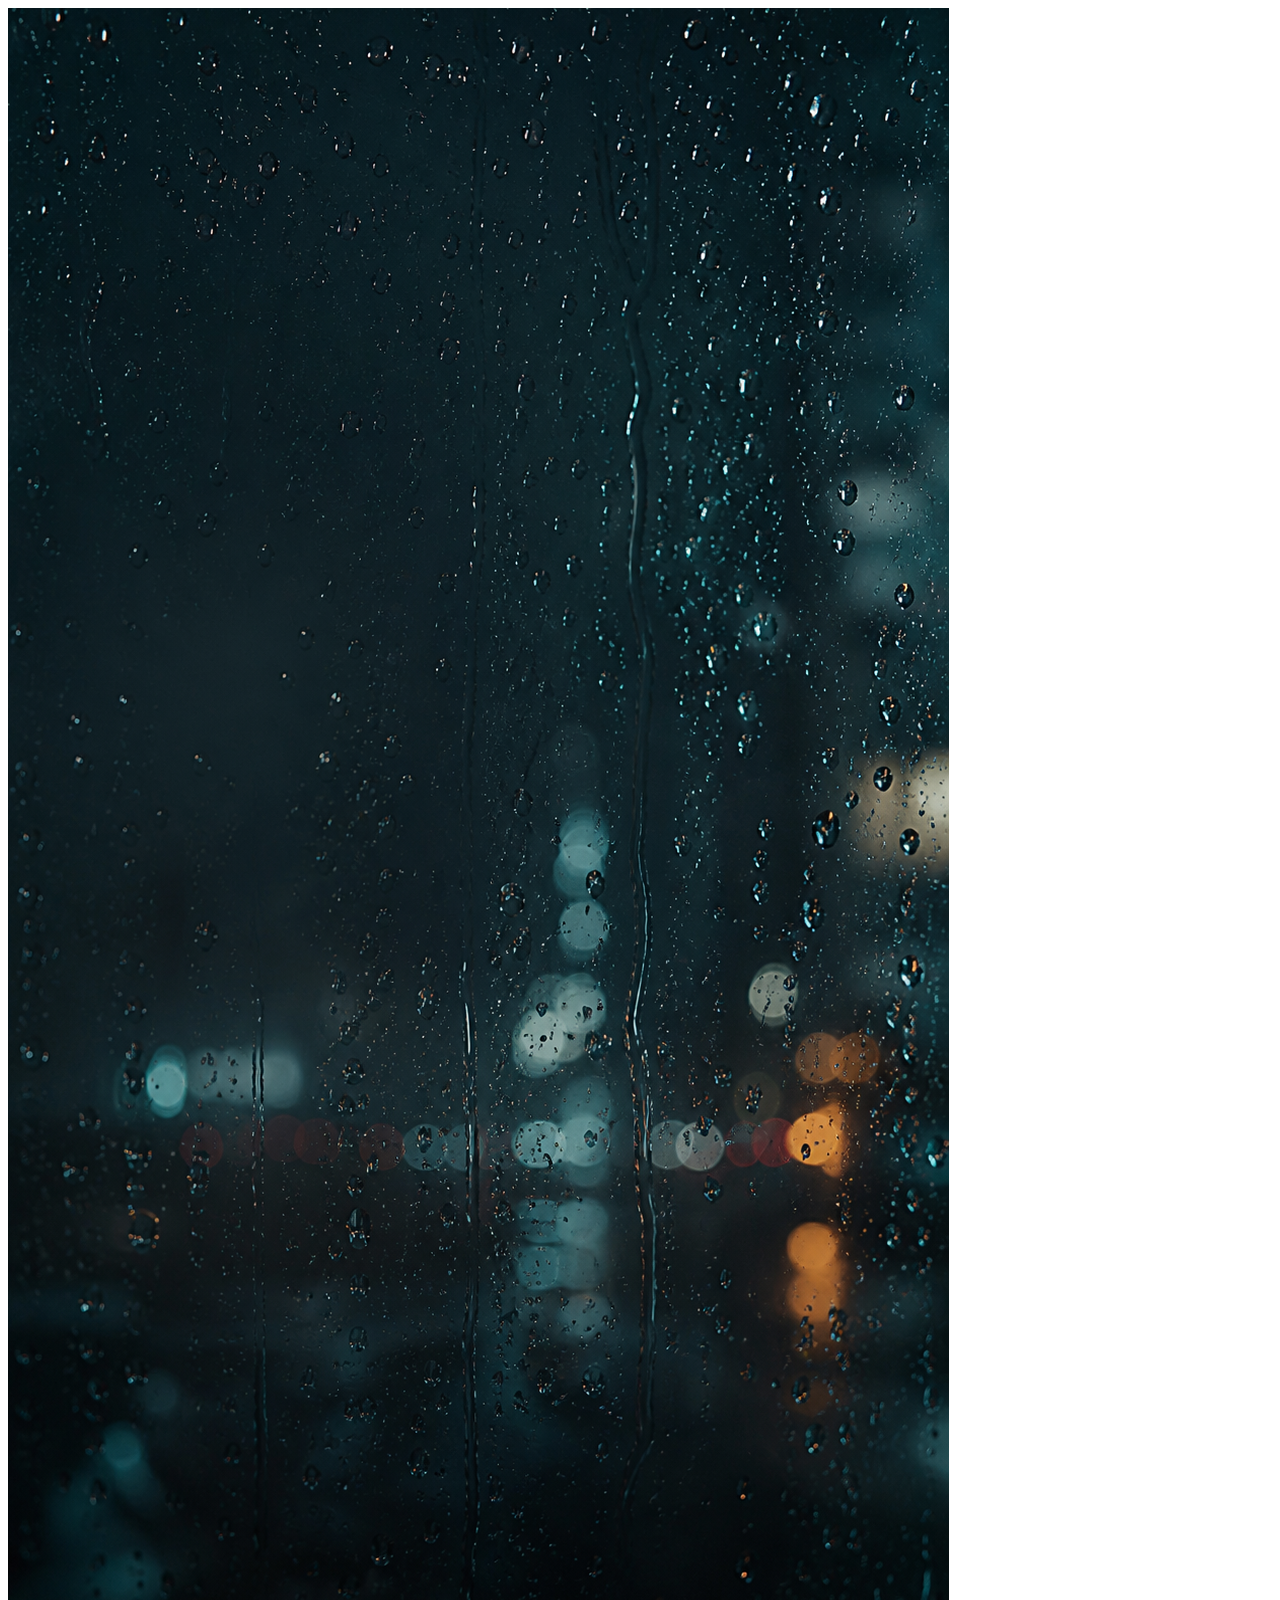
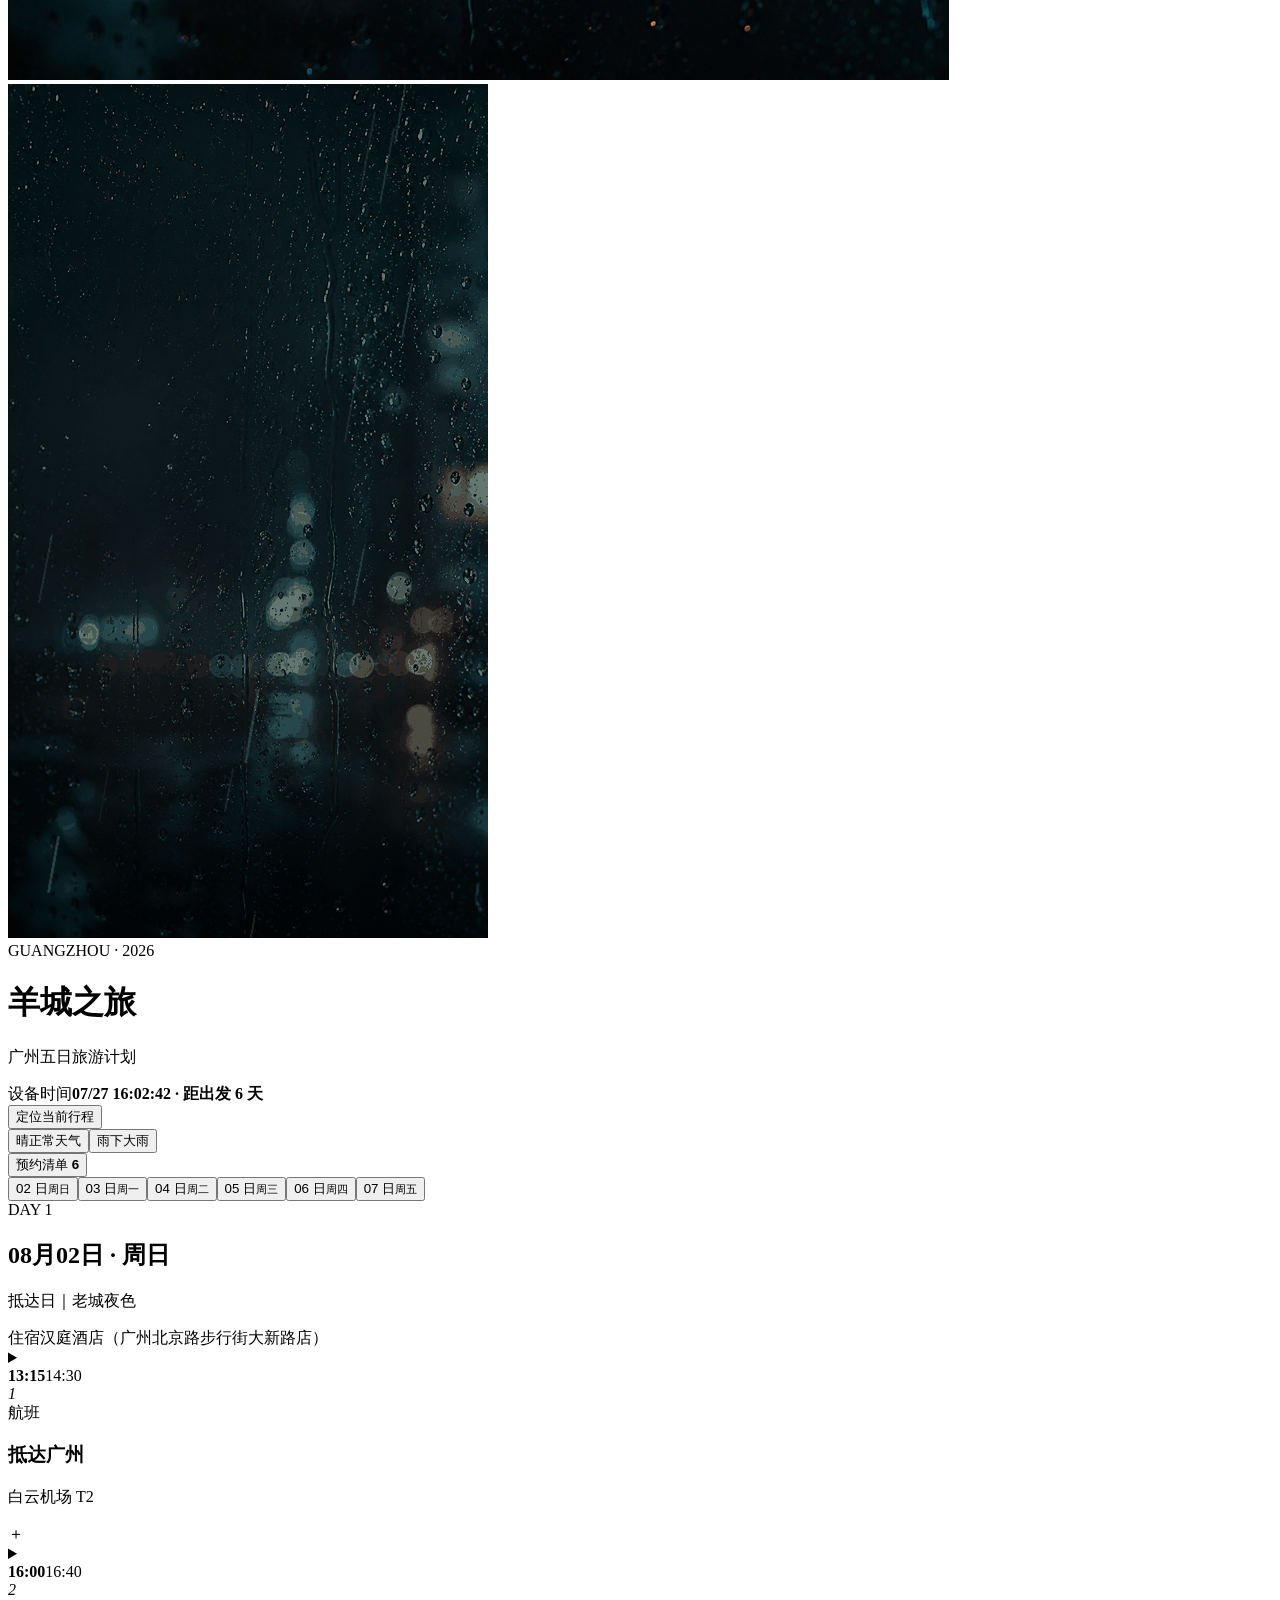
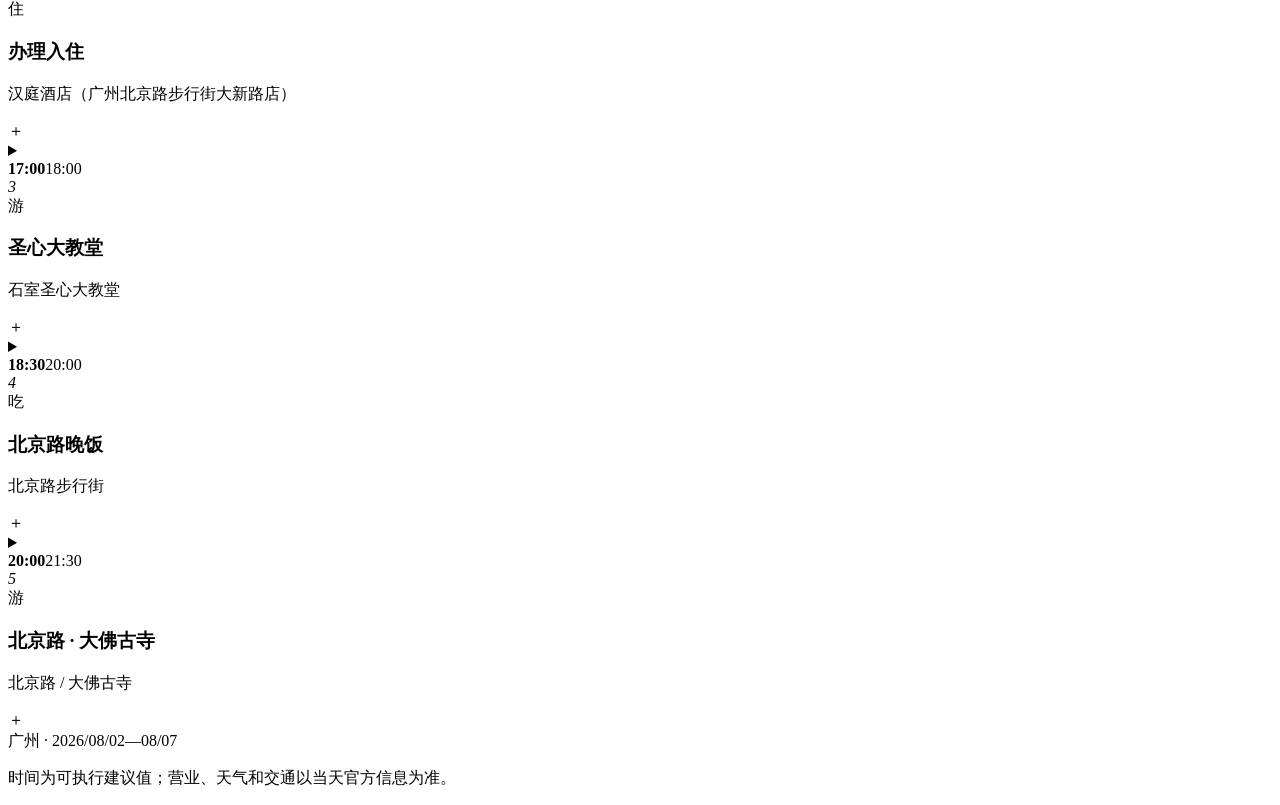
==== commit 94546ad3: "Publish Guangzhou interactive travel guide" ====
--- a/docs/index.html
+++ b/docs/index.html
@@ -1,3 +1,2 @@
-﻿<!DOCTYPE html><html lang="zh-CN"><head><meta charSet="utf-8"/><meta name="viewport" content="width=device-width, initial-scale=1"/><link rel="preload" as="image" href="./guangzhou-trip-2026/rain-window-v1.png"/><link rel="preload" as="image" href="./guangzhou-trip-2026/rain-window-loop-v1.gif"/><link rel="stylesheet" href="/guangzhou-trip-2026/assets/index-DzfLGUQ2.css" data-rsc-css-href="/guangzhou-trip-2026/assets/index-DzfLGUQ2.css" data-precedence="vite-rsc/importer-resources"/><link rel="preload" href="/guangzhou-trip-2026/styles-v3.css" as="style"/><link rel="modulepreload" href="/guangzhou-trip-2026/assets/layout-segment-context-Cm3R5QKT.js" crossorigin=""/><link rel="modulepreload" href="/guangzhou-trip-2026/assets/rolldown-runtime-S-ySWqyJ.js" crossorigin=""/><link rel="modulepreload" href="/guangzhou-trip-2026/assets/index-CP8Jyj7E.js" crossorigin=""/><link rel="modulepreload" href="/guangzhou-trip-2026/assets/framework-DjPHiq1u.js" crossorigin=""/><link rel="modulepreload" href="/guangzhou-trip-2026/assets/page-rLevxvu_.js" crossorigin=""/><title>羊城之旅｜广州五日旅游计划</title><meta name="description" content="正常天气与大雨天气双方案的广州五日手机互动旅游计划"/><meta property="og:title" content="羊城之旅｜广州五日旅游计划"/><meta property="og:description" content="正常天气与大雨天气双方案的广州五日手机互动旅游计划"/><meta property="og:type" content="website"/><meta property="og:image" content="https://tripgz.gqtrashbin.design/og.png"/><meta property="og:image:width" content="1200"/><meta property="og:image:height" content="630"/><meta property="og:image:alt" content="羊城之旅｜广州五日旅游计划"/><meta name="twitter:card" content="summary_large_image"/><meta name="twitter:title" content="羊城之旅｜广州五日旅游计划"/><meta name="twitter:description" content="正常天气与大雨天气双方案的广州五日手机互动旅游计划"/><meta name="twitter:image" content="https://tripgz.gqtrashbin.design/og.png"/><link rel="stylesheet" href="/guangzhou-trip-2026/styles-v3.css"/><script>self.__VINEXT_RSC_PARAMS__={}</script><script>self.__VINEXT_RSC_NAV__={"pathname":"/","searchParams":[]}</script><link rel="modulepreload" href="/guangzhou-trip-2026/assets/index-CP8Jyj7E.js" />
-</head><body><main class="weather-page weather-sun"><div class="weather-scene" aria-hidden="true"><div class="sun-orb"></div><div class="sun-haze sun-haze-one"></div><div class="sun-haze sun-haze-two"></div><img class="rain-still" src="./guangzhou-trip-2026/rain-window-v1.png" alt=""/><img class="rain-animation" src="./guangzhou-trip-2026/rain-window-loop-v1.gif" alt=""/><div class="rain-mist"></div><div class="rain-layer rain-far"></div><div class="rain-layer rain-mid"></div><div class="rain-layer rain-near"></div><div class="rain-layer rain-fast"></div><div class="rain-layer rain-streaks"></div><div class="rain-layer rain-static"></div></div><div class="weather-content"><header class="hero"><div class="hero-glow"></div><div class="eyebrow"><span class="live-dot"></span> GUANGZHOU · 2026</div><h1>羊城之旅</h1><p class="hero-copy">广州五日旅游计划</p><div class="status-card"><div><span class="muted">设备时间</span><strong>07/27 14:45:42 · 距出发 6 天</strong></div><button type="button">定位当前行程</button><div class="progress-track" aria-label="总行程进度 0%"><span style="width:0%"></span></div></div></header><div class="mode-wrap"><nav class="mode-switch" aria-label="天气方案切换"><button class="active" aria-pressed="true"><span>晴</span>正常天气</button><button class="" aria-pressed="false"><span>雨</span>下大雨</button></nav><button class="booking-button" aria-expanded="false">预约清单 <b>6</b></button></div><nav class="day-tabs" aria-label="选择日期"><button class="active"><span>02<!-- --> 日</span><small>周日</small></button><button class=""><span>03<!-- --> 日</span><small>周一</small></button><button class=""><span>04<!-- --> 日</span><small>周二</small></button><button class=""><span>05<!-- --> 日</span><small>周三</small></button><button class=""><span>06<!-- --> 日</span><small>周四</small></button><button class=""><span>07<!-- --> 日</span><small>周五</small></button></nav><section class="itinerary" aria-live="polite"><div><div class="day-heading"><div><span class="section-kicker">DAY <!-- -->1</span><h2>08月02<!-- -->日 · <!-- -->周日</h2><p>抵达日｜老城夜色</p></div></div><div class="hotel-line"><span>住宿</span>汉庭酒店（广州北京路步行街大新路店）</div><div class="timeline"><details class="stop upcoming"><summary><div class="time"><strong>13:15</strong><span>14:30</span></div><div class="rail"><i>1</i></div><div class="stop-main"><div class="stop-topline"><span class="kind flight">航班</span></div><h3>抵达广州</h3><p>白云机场 T2</p></div><span class="chevron">＋</span></summary><div class="stop-detail"><p>取行李后乘地铁或网约车前往酒店；预留约 90 分钟进城。</p><a href="baidumap://map/geocoder?address=%E7%99%BD%E4%BA%91%E6%9C%BA%E5%9C%BA%20T2&amp;src=webapp.guangzhou-guide">在百度地图 App 打开 ↗</a></div></details><details class="stop upcoming"><summary><div class="time"><strong>16:00</strong><span>16:40</span></div><div class="rail"><i>2</i></div><div class="stop-main"><div class="stop-topline"><span class="kind hotel">住</span></div><h3>办理入住</h3><p>汉庭酒店（广州北京路步行街大新路店）</p></div><span class="chevron">＋</span></summary><div class="stop-detail"><p>放行李、补水，轻装出发。</p><a href="baidumap://map/geocoder?address=%E6%B1%89%E5%BA%AD%E9%85%92%E5%BA%97%EF%BC%88%E5%B9%BF%E5%B7%9E%E5%8C%97%E4%BA%AC%E8%B7%AF%E6%AD%A5%E8%A1%8C%E8%A1%97%E5%A4%A7%E6%96%B0%E8%B7%AF%E5%BA%97%EF%BC%89&amp;src=webapp.guangzhou-guide">在百度地图 App 打开 ↗</a></div></details><details class="stop upcoming"><summary><div class="time"><strong>17:00</strong><span>18:00</span></div><div class="rail"><i>3</i></div><div class="stop-main"><div class="stop-topline"><span class="kind visit">游</span></div><h3>圣心大教堂</h3><p>石室圣心大教堂</p></div><span class="chevron">＋</span></summary><div class="stop-detail"><p>看双尖塔与石砌立面；如现场暂停开放，则只看外观后提前去北京路。</p><a href="baidumap://map/geocoder?address=%E7%9F%B3%E5%AE%A4%E5%9C%A3%E5%BF%83%E5%A4%A7%E6%95%99%E5%A0%82&amp;src=webapp.guangzhou-guide">在百度地图 App 打开 ↗</a></div></details><details class="stop upcoming"><summary><div class="time"><strong>18:30</strong><span>20:00</span></div><div class="rail"><i>4</i></div><div class="stop-main"><div class="stop-topline"><span class="kind food">吃</span></div><h3>北京路晚饭</h3><p>北京路步行街</p></div><span class="chevron">＋</span></summary><div class="stop-detail"><p>第一顿以粤菜为主，三人共享更容易多尝几样。</p><div class="chips"><span>备选</span><em>大鸽饭</em><em>九大簋</em></div><a href="baidumap://map/geocoder?address=%E5%8C%97%E4%BA%AC%E8%B7%AF%E6%AD%A5%E8%A1%8C%E8%A1%97&amp;src=webapp.guangzhou-guide">在百度地图 App 打开 ↗</a></div></details><details class="stop upcoming"><summary><div class="time"><strong>20:00</strong><span>21:30</span></div><div class="rail"><i>5</i></div><div class="stop-main"><div class="stop-topline"><span class="kind visit">游</span></div><h3>北京路 · 大佛古寺</h3><p>北京路 / 大佛古寺</p></div><span class="chevron">＋</span></summary><div class="stop-detail"><p>饭后看千年古道遗址与大佛古寺夜景，不赶场。</p><a href="baidumap://map/geocoder?address=%E5%8C%97%E4%BA%AC%E8%B7%AF%20%2F%20%E5%A4%A7%E4%BD%9B%E5%8F%A4%E5%AF%BA&amp;src=webapp.guangzhou-guide">在百度地图 App 打开 ↗</a></div></details></div></div></section><footer><span>广州 · 2026/08/02—08/07</span><p>时间为可执行建议值；营业、天气和交通以当天官方信息为准。</p></footer></div></main><script id="_R_">import("/guangzhou-trip-2026/assets/index-CP8Jyj7E.js")</script></body></html><script>self.__VINEXT_RSC_CHUNKS__=self.__VINEXT_RSC_CHUNKS__||[];self.__VINEXT_RSC_CHUNKS__.push("2:I[\"8c0f216c4604\",[],\"Children\",1]\n3:I[\"15c18cfaeeff\",[],\"LayoutSegmentProvider\",1]\n4:I[\"8c0f216c4604\",[],\"Slot\",1]\n5:I[\"593f344dc510\",[],\"RedirectBoundary\",1]\n:HL[\"/guangzhou-trip-2026/assets/index-DzfLGUQ2.css\",\"style\"]\n:HL[\"/guangzhou-trip-2026/styles-v3.css\",\"style\"]\n")</script><script>self.__VINEXT_RSC_CHUNKS__=self.__VINEXT_RSC_CHUNKS__||[];self.__VINEXT_RSC_CHUNKS__.push("0:{\"__route\":\"route:/\",\"__interceptionContext\":null,\"__layoutIds\":[\"layout:/\"],\"__rootLayout\":\"/\",\"page:/\":\"$L1\",\"layout:/\":[[[[\"$\",\"link\",\"css:/assets/index-DzfLGUQ2.css\",{\"rel\":\"stylesheet\",\"precedence\":\"vite-rsc/importer-resources\",\"href\":\"/guangzhou-trip-2026/assets/index-DzfLGUQ2.css\",\"data-rsc-css-href\":\"/guangzhou-trip-2026/assets/index-DzfLGUQ2.css\"}],\"$undefined\"],[\"$\",\"html\",null,{\"lang\":\"zh-CN\",\"children\":[[\"$\",\"head\",null,{\"children\":[\"$\",\"link\",null,{\"rel\":\"stylesheet\",\"href\":\"/guangzhou-trip-2026/styles-v3.css\"}]}],[\"$\",\"body\",null,{\"children\":[\"$\",\"$L2\",null,{}]}]]}]],null],\"route:/\":[[[\"$\",\"meta\",null,{\"charSet\":\"utf-8\"}],[[\"$\",\"title\",\"0\",{\"children\":\"羊城之旅｜广州五日旅游计划\"}],[\"$\",\"meta\",\"1\",{\"name\":\"description\",\"content\":\"正常天气与大雨天气双方案的广州五日手机互动旅游计划\"}],[\"$\",\"meta\",\"2\",{\"property\":\"og:title\",\"content\":\"羊城之旅｜广州五日旅游计划\"}],[\"$\",\"meta\",\"3\",{\"property\":\"og:description\",\"content\":\"正常天气与大雨天气双方案的广州五日手机互动旅游计划\"}],[\"$\",\"meta\",\"4\",{\"property\":\"og:type\",\"content\":\"website\"}],[\"$\",\"meta\",\"5\",{\"property\":\"og:image\",\"content\":\"https://tripgz.gqtrashbin.design/og.png\"}],[\"$\",\"meta\",\"6\",{\"property\":\"og:image:width\",\"content\":\"1200\"}],[\"$\",\"meta\",\"7\",{\"property\":\"og:image:height\",\"content\":\"630\"}],[\"$\",\"meta\",\"8\",{\"property\":\"og:image:alt\",\"content\":\"羊城之旅｜广州五日旅游计划\"}],[\"$\",\"meta\",\"9\",{\"name\":\"twitter:card\",\"content\":\"summary_large_image\"}],[\"$\",\"meta\",\"10\",{\"name\":\"twitter:title\",\"content\":\"羊城之旅｜广州五日旅游计划\"}],[\"$\",\"meta\",\"11\",{\"name\":\"twitter:description\",\"content\":\"正常天气与大雨天气双方案的广州五日手机互动旅游计划\"}],[\"$\",\"meta\",\"12\",{\"name\":\"twitter:image\",\"content\":\"https://tripgz.gqtrashbin.design/og.png\"}]],[[\"$\",\"meta\",\"0\",{\"name\":\"viewport\",\"content\":\"width=device-width, initial-scale=1\"}]]],[\"$\",\"$L3\",null,{\"segmentMap\":{\"children\":[]},\"children\":[\"$\",\"$L4\",null,{\"id\":\"layout:/\",\"parallelSlots\":\"$undefined\",\"children\":[\"$\",\"$L5\",null,{\"children\":[\"$\",\"$L3\",null,{\"segmentMap\":{\"children\":[]},\"children\":[\"$\",\"$L4\",null,{\"id\":\"page:/\"}]}]}]}]}]],\"__layoutFlags\":{\"layout:/\":\"s\"},\"__artifactCompatibility\":{\"schemaVersion\":1,\"graphVersion\":\"app-route-graph:4uhn5s1wvoptc\",\"deploymentVersion\":\"b5fb0f82-186d-453d-8ee8-8b7a14dfd1f1\",\"appElementsSchemaVersion\":1,\"rscPayloadSchemaVersion\":1,\"rootBoundaryId\":\"/\",\"renderEpoch\":null}}\n")</script><script>self.__VINEXT_RSC_CHUNKS__=self.__VINEXT_RSC_CHUNKS__||[];self.__VINEXT_RSC_CHUNKS__.push("6:I[\"6efdf509a785\",[],\"default\",1]\n1:[\"$\",\"$L6\",null,{\"params\":\"$@7\",\"searchParams\":\"$@8\"}]\n")</script><script>self.__VINEXT_RSC_CHUNKS__=self.__VINEXT_RSC_CHUNKS__||[];self.__VINEXT_RSC_CHUNKS__.push("7:{}\n8:{}\n")</script><script>self.__VINEXT_RSC_DONE__=true</script>
-
+﻿<!DOCTYPE html><html lang="zh-CN"><head><meta charSet="utf-8"/><meta name="viewport" content="width=device-width, initial-scale=1"/><link rel="preload" as="image" href="./rain-window-v1.png"/><link rel="preload" as="image" href="./rain-window-loop-v1.gif"/><link rel="stylesheet" href="/guangzhou-trip-2026/assets/index-DzfLGUQ2.css" data-rsc-css-href="/guangzhou-trip-2026/assets/index-DzfLGUQ2.css" data-precedence="vite-rsc/importer-resources"/><link rel="preload" href="/guangzhou-trip-2026/styles-v3.css" as="style"/><link rel="modulepreload" href="/guangzhou-trip-2026/assets/layout-segment-context-CUw8Bh6a.js" crossorigin=""/><link rel="modulepreload" href="/guangzhou-trip-2026/assets/rolldown-runtime-S-ySWqyJ.js" crossorigin=""/><link rel="modulepreload" href="/guangzhou-trip-2026/assets/index-xcdhJM2V.js" crossorigin=""/><link rel="modulepreload" href="/guangzhou-trip-2026/assets/framework-DjPHiq1u.js" crossorigin=""/><link rel="modulepreload" href="/guangzhou-trip-2026/assets/page-rLevxvu_.js" crossorigin=""/><title>羊城之旅｜广州五日旅游计划</title><meta name="description" content="正常天气与大雨天气双方案的广州五日手机互动旅游计划"/><meta property="og:title" content="羊城之旅｜广州五日旅游计划"/><meta property="og:description" content="正常天气与大雨天气双方案的广州五日手机互动旅游计划"/><meta property="og:type" content="website"/><meta property="og:image" content="https://127.0.0.1:4190/og.png"/><meta property="og:image:width" content="1200"/><meta property="og:image:height" content="630"/><meta property="og:image:alt" content="羊城之旅｜广州五日旅游计划"/><meta name="twitter:card" content="summary_large_image"/><meta name="twitter:title" content="羊城之旅｜广州五日旅游计划"/><meta name="twitter:description" content="正常天气与大雨天气双方案的广州五日手机互动旅游计划"/><meta name="twitter:image" content="https://127.0.0.1:4190/og.png"/><link rel="stylesheet" href="/guangzhou-trip-2026/styles-v3.css"/><script>self.__VINEXT_RSC_PARAMS__={}</script><script>self.__VINEXT_RSC_NAV__={"pathname":"/","searchParams":[]}</script><link rel="modulepreload" href="/guangzhou-trip-2026/assets/index-xcdhJM2V.js" />
+</head><body><main class="weather-page weather-sun"><div class="weather-scene" aria-hidden="true"><div class="sun-orb"></div><div class="sun-haze sun-haze-one"></div><div class="sun-haze sun-haze-two"></div><img class="rain-still" src="./rain-window-v1.png" alt=""/><img class="rain-animation" src="./rain-window-loop-v1.gif" alt=""/><div class="rain-mist"></div><div class="rain-layer rain-far"></div><div class="rain-layer rain-mid"></div><div class="rain-layer rain-near"></div><div class="rain-layer rain-fast"></div><div class="rain-layer rain-streaks"></div><div class="rain-layer rain-static"></div></div><div class="weather-content"><header class="hero"><div class="hero-glow"></div><div class="eyebrow"><span class="live-dot"></span> GUANGZHOU · 2026</div><h1>羊城之旅</h1><p class="hero-copy">广州五日旅游计划</p><div class="status-card"><div><span class="muted">设备时间</span><strong>07/27 16:02:42 · 距出发 6 天</strong></div><button type="button">定位当前行程</button><div class="progress-track" aria-label="总行程进度 0%"><span style="width:0%"></span></div></div></header><div class="mode-wrap"><nav class="mode-switch" aria-label="天气方案切换"><button class="active" aria-pressed="true"><span>晴</span>正常天气</button><button class="" aria-pressed="false"><span>雨</span>下大雨</button></nav><button class="booking-button" aria-expanded="false">预约清单 <b>6</b></button></div><nav class="day-tabs" aria-label="选择日期"><button class="active"><span>02<!-- --> 日</span><small>周日</small></button><button class=""><span>03<!-- --> 日</span><small>周一</small></button><button class=""><span>04<!-- --> 日</span><small>周二</small></button><button class=""><span>05<!-- --> 日</span><small>周三</small></button><button class=""><span>06<!-- --> 日</span><small>周四</small></button><button class=""><span>07<!-- --> 日</span><small>周五</small></button></nav><section class="itinerary" aria-live="polite"><div><div class="day-heading"><div><span class="section-kicker">DAY <!-- -->1</span><h2>08月02<!-- -->日 · <!-- -->周日</h2><p>抵达日｜老城夜色</p></div></div><div class="hotel-line"><span>住宿</span>汉庭酒店（广州北京路步行街大新路店）</div><div class="timeline"><details class="stop upcoming"><summary><div class="time"><strong>13:15</strong><span>14:30</span></div><div class="rail"><i>1</i></div><div class="stop-main"><div class="stop-topline"><span class="kind flight">航班</span></div><h3>抵达广州</h3><p>白云机场 T2</p></div><span class="chevron">＋</span></summary><div class="stop-detail"><p>取行李后乘地铁或网约车前往酒店；预留约 90 分钟进城。</p><a href="baidumap://map/geocoder?address=%E7%99%BD%E4%BA%91%E6%9C%BA%E5%9C%BA%20T2&amp;src=webapp.guangzhou-guide">在百度地图 App 打开 ↗</a></div></details><details class="stop upcoming"><summary><div class="time"><strong>16:00</strong><span>16:40</span></div><div class="rail"><i>2</i></div><div class="stop-main"><div class="stop-topline"><span class="kind hotel">住</span></div><h3>办理入住</h3><p>汉庭酒店（广州北京路步行街大新路店）</p></div><span class="chevron">＋</span></summary><div class="stop-detail"><p>放行李、补水，轻装出发。</p><a href="baidumap://map/geocoder?address=%E6%B1%89%E5%BA%AD%E9%85%92%E5%BA%97%EF%BC%88%E5%B9%BF%E5%B7%9E%E5%8C%97%E4%BA%AC%E8%B7%AF%E6%AD%A5%E8%A1%8C%E8%A1%97%E5%A4%A7%E6%96%B0%E8%B7%AF%E5%BA%97%EF%BC%89&amp;src=webapp.guangzhou-guide">在百度地图 App 打开 ↗</a></div></details><details class="stop upcoming"><summary><div class="time"><strong>17:00</strong><span>18:00</span></div><div class="rail"><i>3</i></div><div class="stop-main"><div class="stop-topline"><span class="kind visit">游</span></div><h3>圣心大教堂</h3><p>石室圣心大教堂</p></div><span class="chevron">＋</span></summary><div class="stop-detail"><p>看双尖塔与石砌立面；如现场暂停开放，则只看外观后提前去北京路。</p><a href="baidumap://map/geocoder?address=%E7%9F%B3%E5%AE%A4%E5%9C%A3%E5%BF%83%E5%A4%A7%E6%95%99%E5%A0%82&amp;src=webapp.guangzhou-guide">在百度地图 App 打开 ↗</a></div></details><details class="stop upcoming"><summary><div class="time"><strong>18:30</strong><span>20:00</span></div><div class="rail"><i>4</i></div><div class="stop-main"><div class="stop-topline"><span class="kind food">吃</span></div><h3>北京路晚饭</h3><p>北京路步行街</p></div><span class="chevron">＋</span></summary><div class="stop-detail"><p>第一顿以粤菜为主，三人共享更容易多尝几样。</p><div class="chips"><span>备选</span><em>大鸽饭</em><em>九大簋</em></div><a href="baidumap://map/geocoder?address=%E5%8C%97%E4%BA%AC%E8%B7%AF%E6%AD%A5%E8%A1%8C%E8%A1%97&amp;src=webapp.guangzhou-guide">在百度地图 App 打开 ↗</a></div></details><details class="stop upcoming"><summary><div class="time"><strong>20:00</strong><span>21:30</span></div><div class="rail"><i>5</i></div><div class="stop-main"><div class="stop-topline"><span class="kind visit">游</span></div><h3>北京路 · 大佛古寺</h3><p>北京路 / 大佛古寺</p></div><span class="chevron">＋</span></summary><div class="stop-detail"><p>饭后看千年古道遗址与大佛古寺夜景，不赶场。</p><a href="baidumap://map/geocoder?address=%E5%8C%97%E4%BA%AC%E8%B7%AF%20%2F%20%E5%A4%A7%E4%BD%9B%E5%8F%A4%E5%AF%BA&amp;src=webapp.guangzhou-guide">在百度地图 App 打开 ↗</a></div></details></div></div></section><footer><span>广州 · 2026/08/02—08/07</span><p>时间为可执行建议值；营业、天气和交通以当天官方信息为准。</p></footer></div></main><script id="_R_">import("/guangzhou-trip-2026/assets/index-xcdhJM2V.js")</script></body></html><script>self.__VINEXT_RSC_CHUNKS__=self.__VINEXT_RSC_CHUNKS__||[];self.__VINEXT_RSC_CHUNKS__.push("2:I[\"8c0f216c4604\",[],\"Children\",1]\n3:I[\"15c18cfaeeff\",[],\"LayoutSegmentProvider\",1]\n4:I[\"8c0f216c4604\",[],\"Slot\",1]\n5:I[\"593f344dc510\",[],\"RedirectBoundary\",1]\n:HL[\"/guangzhou-trip-2026/assets/index-DzfLGUQ2.css\",\"style\"]\n:HL[\"/guangzhou-trip-2026/styles-v3.css\",\"style\"]\n")</script><script>self.__VINEXT_RSC_CHUNKS__=self.__VINEXT_RSC_CHUNKS__||[];self.__VINEXT_RSC_CHUNKS__.push("0:{\"__route\":\"route:/\",\"__interceptionContext\":null,\"__layoutIds\":[\"layout:/\"],\"__rootLayout\":\"/\",\"page:/\":\"$L1\",\"layout:/\":[[[[\"$\",\"link\",\"css:/guangzhou-trip-2026/assets/index-DzfLGUQ2.css\",{\"rel\":\"stylesheet\",\"precedence\":\"vite-rsc/importer-resources\",\"href\":\"/guangzhou-trip-2026/assets/index-DzfLGUQ2.css\",\"data-rsc-css-href\":\"/guangzhou-trip-2026/assets/index-DzfLGUQ2.css\"}],\"$undefined\"],[\"$\",\"html\",null,{\"lang\":\"zh-CN\",\"children\":[[\"$\",\"head\",null,{\"children\":[\"$\",\"link\",null,{\"rel\":\"stylesheet\",\"href\":\"/guangzhou-trip-2026/styles-v3.css\"}]}],[\"$\",\"body\",null,{\"children\":[\"$\",\"$L2\",null,{}]}]]}]],null],\"route:/\":[[[\"$\",\"meta\",null,{\"charSet\":\"utf-8\"}],[[\"$\",\"title\",\"0\",{\"children\":\"羊城之旅｜广州五日旅游计划\"}],[\"$\",\"meta\",\"1\",{\"name\":\"description\",\"content\":\"正常天气与大雨天气双方案的广州五日手机互动旅游计划\"}],[\"$\",\"meta\",\"2\",{\"property\":\"og:title\",\"content\":\"羊城之旅｜广州五日旅游计划\"}],[\"$\",\"meta\",\"3\",{\"property\":\"og:description\",\"content\":\"正常天气与大雨天气双方案的广州五日手机互动旅游计划\"}],[\"$\",\"meta\",\"4\",{\"property\":\"og:type\",\"content\":\"website\"}],[\"$\",\"meta\",\"5\",{\"property\":\"og:image\",\"content\":\"https://127.0.0.1:4190/og.png\"}],[\"$\",\"meta\",\"6\",{\"property\":\"og:image:width\",\"content\":\"1200\"}],[\"$\",\"meta\",\"7\",{\"property\":\"og:image:height\",\"content\":\"630\"}],[\"$\",\"meta\",\"8\",{\"property\":\"og:image:alt\",\"content\":\"羊城之旅｜广州五日旅游计划\"}],[\"$\",\"meta\",\"9\",{\"name\":\"twitter:card\",\"content\":\"summary_large_image\"}],[\"$\",\"meta\",\"10\",{\"name\":\"twitter:title\",\"content\":\"羊城之旅｜广州五日旅游计划\"}],[\"$\",\"meta\",\"11\",{\"name\":\"twitter:description\",\"content\":\"正常天气与大雨天气双方案的广州五日手机互动旅游计划\"}],[\"$\",\"meta\",\"12\",{\"name\":\"twitter:image\",\"content\":\"https://127.0.0.1:4190/og.png\"}]],[[\"$\",\"meta\",\"0\",{\"name\":\"viewport\",\"content\":\"width=device-width, initial-scale=1\"}]]],[\"$\",\"$L3\",null,{\"segmentMap\":{\"children\":[]},\"children\":[\"$\",\"$L4\",null,{\"id\":\"layout:/\",\"parallelSlots\":\"$undefined\",\"children\":[\"$\",\"$L5\",null,{\"children\":[\"$\",\"$L3\",null,{\"segmentMap\":{\"children\":[]},\"children\":[\"$\",\"$L4\",null,{\"id\":\"page:/\"}]}]}]}]}]],\"__layoutFlags\":{\"layout:/\":\"s\"},\"__artifactCompatibility\":{\"schemaVersion\":1,\"graphVersion\":\"app-route-graph:4uhn5s1wvoptc\",\"deploymentVersion\":\"0c7f735b-2bf1-4b01-98ce-5177013f791d\",\"appElementsSchemaVersion\":1,\"rscPayloadSchemaVersion\":1,\"rootBoundaryId\":\"/\",\"renderEpoch\":null}}\n")</script><script>self.__VINEXT_RSC_CHUNKS__=self.__VINEXT_RSC_CHUNKS__||[];self.__VINEXT_RSC_CHUNKS__.push("6:I[\"6efdf509a785\",[],\"default\",1]\n1:[\"$\",\"$L6\",null,{\"params\":\"$@7\",\"searchParams\":\"$@8\"}]\n")</script><script>self.__VINEXT_RSC_CHUNKS__=self.__VINEXT_RSC_CHUNKS__||[];self.__VINEXT_RSC_CHUNKS__.push("7:{}\n8:{}\n")</script><script>self.__VINEXT_RSC_DONE__=true</script>
